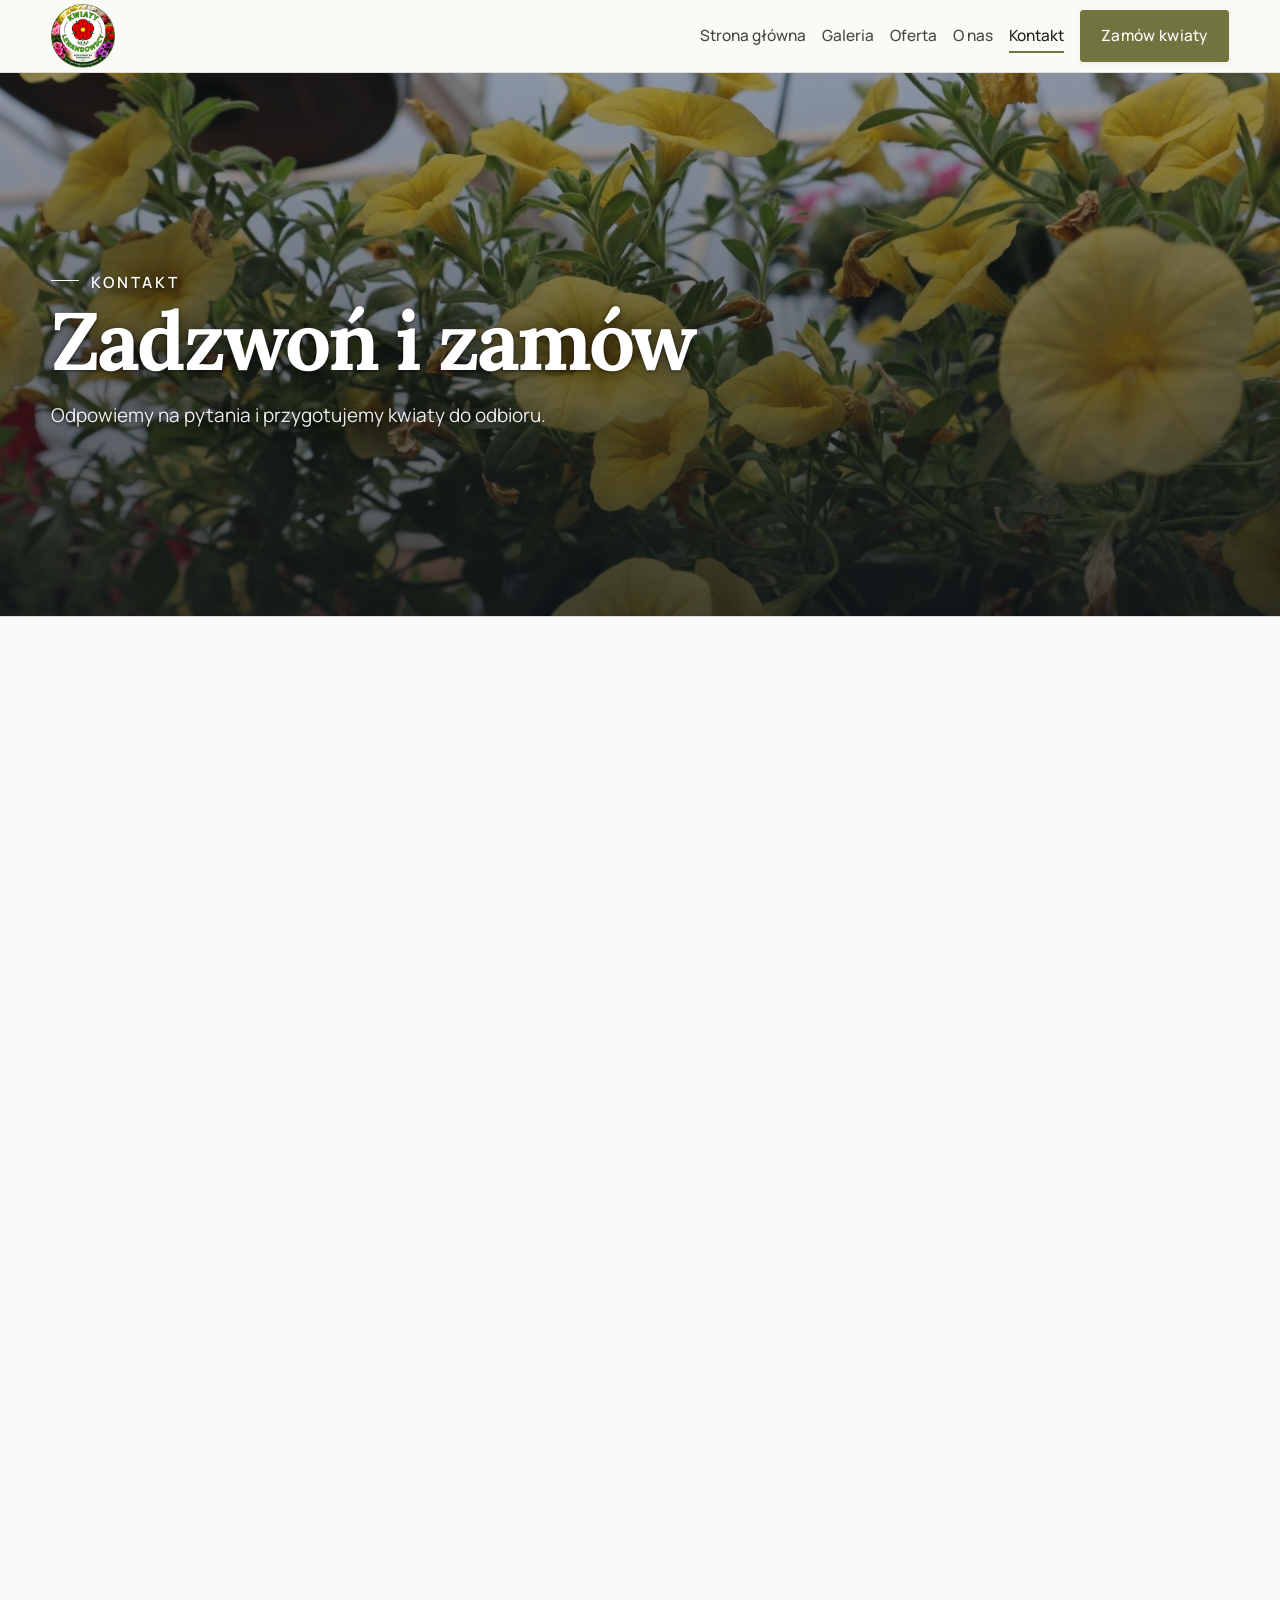
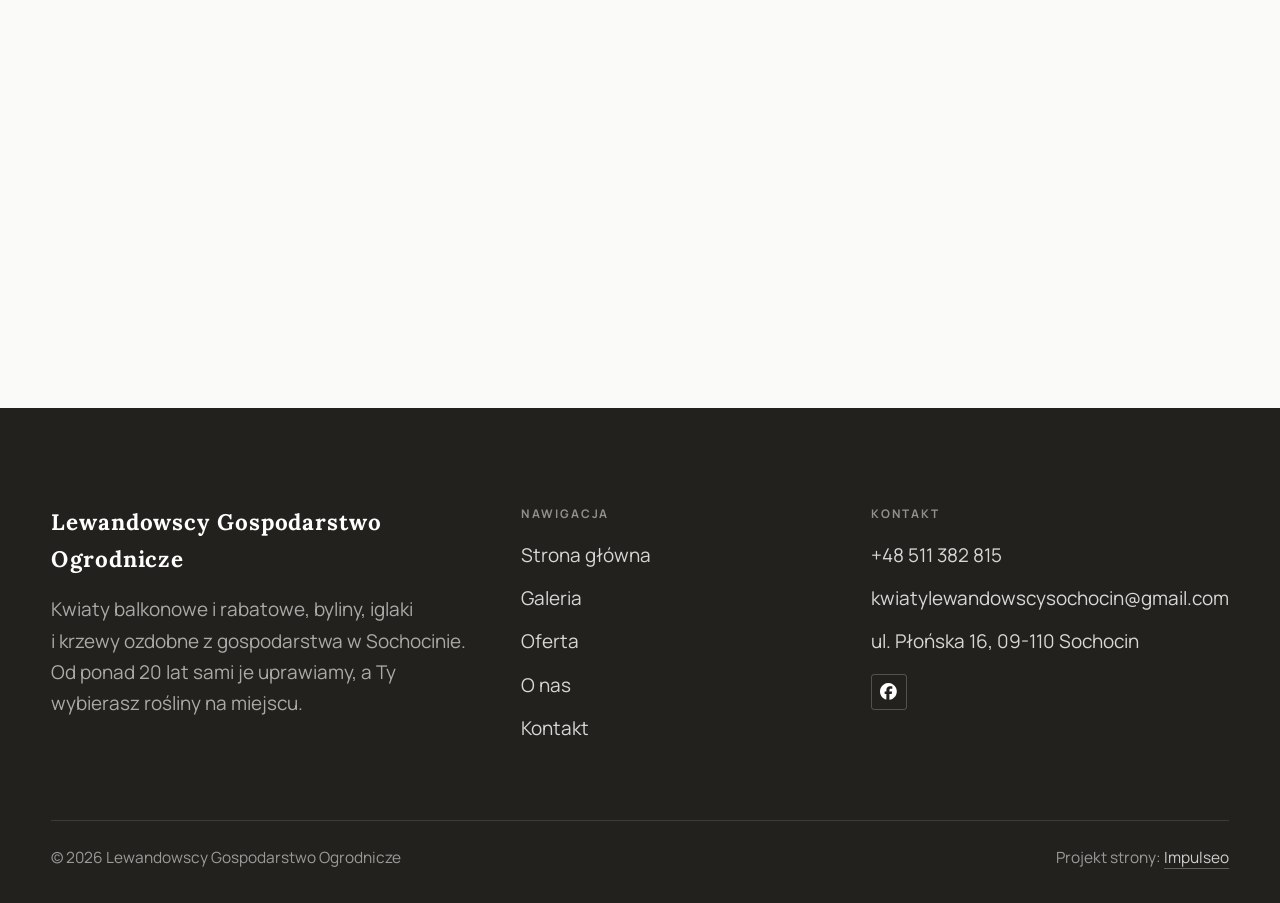
==== kontakt.html @ 04e5fed7 "Strona demo: lewandowscy-gospodarstwo-ogrodnicze" ====
<!DOCTYPE html>
<html lang="pl">
<head>
<meta charset="UTF-8">
<meta name="viewport" content="width=device-width, initial-scale=1.0">
<title>Kontakt - Lewandowscy Gospodarstwo Ogrodnicze</title>
<meta name="description" content="Kontakt Lewandowscy Gospodarstwo Ogrodnicze - ul. Płońska 16, 09-110 Sochocin">
<link rel="canonical" href="https://impulseo-pl.github.io/lewandowscy-gospodarstwo-ogrodnicze/kontakt.html">
<meta name="robots" content="noindex, nofollow">
<meta property="og:type" content="website">
<meta property="og:locale" content="pl_PL">
<meta property="og:site_name" content="Lewandowscy Gospodarstwo Ogrodnicze">
<meta property="og:title" content="Kontakt - Lewandowscy Gospodarstwo Ogrodnicze">
<meta property="og:description" content="Kontakt Lewandowscy Gospodarstwo Ogrodnicze - ul. Płońska 16, 09-110 Sochocin">
<meta property="og:url" content="https://impulseo-pl.github.io/lewandowscy-gospodarstwo-ogrodnicze/kontakt.html">
<meta property="og:image" content="https://impulseo-pl.github.io/lewandowscy-gospodarstwo-ogrodnicze/img/og.jpg">
<meta property="og:image:width" content="1200">
<meta property="og:image:height" content="630">
<meta name="twitter:card" content="summary_large_image">
<link rel="preconnect" href="https://fonts.googleapis.com">
<link rel="preconnect" href="https://fonts.gstatic.com" crossorigin>
<link href="https://fonts.googleapis.com/css2?family=Lora:wght@500;600;700&family=Manrope:wght@400;500;600&display=swap" rel="stylesheet">
<link rel="stylesheet" href="assets/styles.css?v=62b87240">
</head>
<body>

<header class="nav">
  <div class="wrap nav-inner">
    <a class="brand brand-has-logo" href="index.html"><img class="brand-logo" src="img/logo.png" alt="Lewandowscy Gospodarstwo Ogrodnicze" width="400" height="400" decoding="async"></a>
    <nav class="nav-links">
      <a href="index.html">Strona główna</a>
      <a href="realizacje.html">Galeria</a>
      <a href="oferta.html">Oferta</a>
      <a href="o-nas.html">O nas</a>
      <a href="kontakt.html" class="active" aria-current="page">Kontakt</a>
      <a href="kontakt.html" class="btn btn-accent">Zamów kwiaty</a>
    </nav>
    <button class="nav-toggle" aria-label="Menu"><span></span><span></span><span></span></button>
  </div>
</header>

<main>
<section class="pagehead">
  <img src="img/g5.jpg" alt="Lewandowscy Gospodarstwo Ogrodnicze - kontakt" width="1600" height="1066" decoding="async">
  <div class="wrap">
    <span class="eyebrow">Kontakt</span>
    <h1>Zadzwoń i zamów</h1>
    <p>Odpowiemy na pytania i przygotujemy kwiaty do odbioru.</p>
  </div>
</section>
<section>
  <div class="wrap contact-grid">
    <div class="reveal">
      <span class="eyebrow">Dane kontaktowe</span>
      <h2 style="margin:var(--space-4) 0 var(--space-6)">Lewandowscy Gospodarstwo Ogrodnicze</h2>
      <div class="info-list">
        <div class="info-row"><div class="ic"><svg class="ico-tel" width="16" height="16" viewBox="0 0 24 24" fill="none" aria-hidden="true"><path d="M6.6 10.8a15.5 15.5 0 0 0 6.6 6.6l2.2-2.2a1 1 0 0 1 1-.24 11.4 11.4 0 0 0 3.6.58 1 1 0 0 1 1 1V20a1 1 0 0 1-1 1A17 17 0 0 1 3 4a1 1 0 0 1 1-1h3.5a1 1 0 0 1 1 1c0 1.25.2 2.46.58 3.6a1 1 0 0 1-.25 1l-2.23 2.2Z" fill="currentColor"/></svg></div><div><div class="lbl">Telefon</div><a class="val" href="tel:+48511382815">+48 511 382 815</a></div></div>
        <div class="info-row"><div class="ic"><svg class="ico-mail" width="16" height="16" viewBox="0 0 24 24" fill="none" aria-hidden="true"><rect x="3.2" y="5.5" width="17.6" height="13" rx="1.6" stroke="currentColor" stroke-width="1.6"/><path d="M4 7l8 6 8-6" stroke="currentColor" stroke-width="1.6" stroke-linecap="round" stroke-linejoin="round"/></svg></div><div><div class="lbl">E-mail</div><a class="val" href="mailto:kwiatylewandowscysochocin@gmail.com">kwiatylewandowscysochocin@gmail.com</a></div></div>
        <div class="info-row"><div class="ic"><svg class="ico-pin" width="16" height="16" viewBox="0 0 24 24" fill="none" aria-hidden="true"><path d="M12 21s7-6.1 7-11.5A7 7 0 0 0 5 9.5C5 14.9 12 21 12 21Z" stroke="currentColor" stroke-width="1.6" fill="none"/><circle cx="12" cy="9.5" r="2.4" fill="currentColor"/></svg></div><div><div class="lbl">Adres</div><div class="val">ul. Płońska 16, 09-110 Sochocin</div></div></div>
      </div>
    </div>
    <div class="reveal">
      <form class="form" action="https://formsubmit.co/kwiatylewandowscysochocin@gmail.com" method="POST">
        <input type="hidden" name="_subject" value="Zapytanie ze strony Lewandowscy Gospodarstwo Ogrodnicze">
        <input type="hidden" name="_captcha" value="false">
        <input type="hidden" name="_template" value="table">
        <div class="fld"><label for="name">Imię / firma</label><input id="name" name="name" type="text" placeholder="np. Jan Kowalski" required></div>
        <div class="fld"><label for="email">E-mail</label><input id="email" name="email" type="email" placeholder="adres@email.pl" required></div>
        <div class="fld"><label for="phone">Telefon</label><input id="phone" name="phone" type="tel" placeholder="+48 ..."></div>
        <div class="fld"><label for="msg">Czego dotyczy zapytanie?</label><textarea id="msg" name="message" placeholder="Napisz krótko, w czym możemy pomóc" required></textarea></div>
        <button type="submit" class="btn btn-accent" style="width:100%;justify-content:center">Wyślij zapytanie <span class="arr">→</span></button>
        <p class="note">Wiadomość trafi bezpośrednio do nas. Można też zadzwonić: +48 511 382 815.</p>
      </form>
    </div>
  </div>
</section>
<section style="padding-top:0">
  <div class="wrap reveal">
    <iframe class="map" title="Lewandowscy Gospodarstwo Ogrodnicze - Sochocin" src="https://maps.google.com/maps?q=Lewandowscy%20Gospodarstwo%20Ogrodnicze%20Sochocin&z=15&output=embed" loading="lazy" referrerpolicy="no-referrer-when-downgrade"></iframe>
  </div>
</section>
</main>

<footer>
  <div class="wrap">
    <div class="foot-grid">
      <div class="foot-brand">
        <div class="name">Lewandowscy Gospodarstwo Ogrodnicze</div>
        <p>Kwiaty balkonowe i rabatowe, byliny, iglaki i krzewy ozdobne z gospodarstwa w Sochocinie. Od ponad 20 lat sami je uprawiamy, a Ty wybierasz rośliny na miejscu.</p>
      </div>
      <div class="foot-col">
        <h4>Nawigacja</h4>
        <a href="index.html">Strona główna</a>
        <a href="realizacje.html">Galeria</a>
        <a href="oferta.html">Oferta</a>
        <a href="o-nas.html">O nas</a>
        <a href="kontakt.html">Kontakt</a>
      </div>
      <div class="foot-col">
        <h4>Kontakt</h4>
        <a href="tel:+48511382815">+48 511 382 815</a>
        <a href="mailto:kwiatylewandowscysochocin@gmail.com">kwiatylewandowscysochocin@gmail.com</a>
        <p>ul. Płońska 16, 09-110 Sochocin</p>
      <div class="foot-soc">
        <a class="soc" href="https://www.facebook.com/p/Lewandowscy-Gospodarstwo-Ogrodnicze-100088673706979/" target="_blank" rel="noopener" aria-label="Facebook - Lewandowscy Gospodarstwo Ogrodnicze"><svg viewBox="0 0 24 24" aria-hidden="true" focusable="false"><path d="M9.101 23.691v-7.98H6.627v-3.667h2.474v-1.58c0-4.085 1.848-5.978 5.858-5.978.401 0 .955.042 1.468.103a8.68 8.68 0 0 1 1.141.195v3.325a8.623 8.623 0 0 0-.653-.036 26.805 26.805 0 0 0-.733-.009c-.707 0-1.259.096-1.675.309a1.686 1.686 0 0 0-.679.622c-.258.42-.374.995-.374 1.752v1.297h3.919l-.386 2.103-.287 1.564h-3.246v8.245C19.396 23.238 24 18.179 24 12.044c0-6.627-5.373-12-12-12s-12 5.373-12 12c0 5.628 3.874 10.35 9.101 11.647Z" fill="currentColor"/></svg></a>
      </div>
      </div>
    </div>
    <div class="foot-bot">
      <span>© 2026 Lewandowscy Gospodarstwo Ogrodnicze</span>
      <span>Projekt strony: <a class="foot-credit" href="https://impulseo.pl" target="_blank" rel="noopener">Impulseo</a></span>
    </div>
  </div>
</footer>
<div class="sticky-reserve"><a class="sr-book" href="kontakt.html">Zamów kwiaty</a><a class="sr-call" href="tel:+48511382815" aria-label="Zadzwoń"><svg class="ico-tel" width="16" height="16" viewBox="0 0 24 24" fill="none" aria-hidden="true"><path d="M6.6 10.8a15.5 15.5 0 0 0 6.6 6.6l2.2-2.2a1 1 0 0 1 1-.24 11.4 11.4 0 0 0 3.6.58 1 1 0 0 1 1 1V20a1 1 0 0 1-1 1A17 17 0 0 1 3 4a1 1 0 0 1 1-1h3.5a1 1 0 0 1 1 1c0 1.25.2 2.46.58 3.6a1 1 0 0 1-.25 1l-2.23 2.2Z" fill="currentColor"/></svg></a></div>
<div class="demo-wazne" data-do="2026-09-29" data-cykl="3" hidden><svg class="dw-ico" width="13" height="13" viewBox="0 0 24 24" fill="none" aria-hidden="true"><circle cx="12" cy="12" r="8.6" stroke="currentColor" stroke-width="1.8"/><path d="M12 7.2V12l3.3 2" stroke="currentColor" stroke-width="1.8" stroke-linecap="round"/></svg><span class="dw-txt"></span></div>

<script src="assets/main.js"></script>
</body>
</html>
---- assets/styles.css ----
/* ============================================================
   STOLBASZ — premium, architektoniczny B2B fit-out
   Jasna paleta, zero brązu. System wg premium-web-craft.
   Projekt strony: Impulseo (impulseo.pl)
   ============================================================ */

:root{
  /* PALETA — jasna, architektoniczna, chłodna */
  --paper:#F3F1EC;          /* główne tło */
  --paper-2:#E6E3DB;        /* sekcje alternatywne (chłodny jasny szary) */
  --paper-3:#E6E3DB;        /* delikatne wypełnienia */
  --ink:#23211E;            /* tekst główny — chłodny grafit */
  --ink-soft:#43403A;       /* nagłówki drugorzędne */
  --muted:#87837A;          /* tekst poboczny */
  --line:rgba(35,33,30,.12);/* hairline */
  --accent:#8A6B3C;         /* stonowany petrol-slate — jedyny akcent */
  --accent-d:#6E5430;
  --accent-soft:rgba(138,107,60,.10);
  --dark:#23211E;           /* sekcje ciemne (stopka/CTA) */

  /* HOVER ZDJĘĆ — JEDEN standard dla całego silnika (decyzja K. 04.08.2026, artefakt z wariantami).
     AKTUALNE (K.+Szymon 09.08.2026, wybór z artefaktu 6 wariantów): zoom 1.05 przy 1.4s -
     przy tak długim czasie mocniejszy kadr NIE skacze, tylko „oddycha". Poprzedni standard
     (1.02 / .55s z 04.08) odbierany jako dynamiczny i szybki.
     Spoczynek lekko przygaszony, ale TYLKO tam, gdzie jest mysz (@media hover:hover) —
     na telefonie zdjęcia zostają w pełnej jasności. */
  --img-zoom:1.05;                   /* K.+Szymon 09.08: wariant F z artefaktu porównawczego */
  --img-rest:brightness(.95) saturate(.99);
  --img-hot:brightness(1.06) saturate(1.05);
  --img-dur:1.4s;                    /* K.+Szymon 09.08 (wariant F): powoli = elegancko */
  --img-ease:cubic-bezier(.16,.84,.44,1);  /* miękki ogon, efekt „oddychania" */

  /* ODSTĘPY — skala 4/8 */
  --space-1:4px; --space-2:8px; --space-3:12px; --space-4:16px; --space-5:24px;
  --space-6:32px; --space-7:48px; --space-8:64px; --space-9:96px; --space-10:128px;

  /* TYPOGRAFIA — fluid clamp() (skala podbita 16.07.2026: większe, czytelniejsze litery — uwaga Adama) */
  --text-sm:clamp(.9rem,.87rem + .12vw,1rem);
  --text-base:clamp(1.08rem,1.04rem + .18vw,1.2rem);
  --text-lg:clamp(1.24rem,1.15rem + .34vw,1.44rem);
  --text-h3:clamp(1.34rem,1.22rem + .55vw,1.66rem);
  --text-h2:clamp(2.1rem,1.66rem + 2.1vw,3.1rem);
  --text-h1:clamp(2.9rem,2.1rem + 4vw,5.1rem);

  /* PROMIENIE — architektoniczne, raczej ostre */
  --r-sm:3px; --r-md:6px; --r-lg:10px;

  /* RUCH */
  --ease:cubic-bezier(.25,.46,.45,.94); --dur:.24s;

  /* CIENIE — miękkie, warstwowe */
  --sh-sm:0 1px 2px rgba(16,24,32,.04), 0 2px 8px rgba(16,24,32,.05);
  --sh-md:0 2px 6px rgba(16,24,32,.05), 0 12px 28px -8px rgba(16,24,32,.12);
  --sh-lg:0 6px 14px rgba(16,24,32,.07), 0 26px 56px -18px rgba(16,24,32,.22);

  --hairline:1px solid var(--line);

  --font-display:'Lora',serif;
  --font-body:'Manrope',sans-serif;
}

*{box-sizing:border-box;margin:0;padding:0}
html{scroll-behavior:smooth}
body{
  font-family:var(--font-body);
  font-size:var(--text-base);
  line-height:1.65;
  color:var(--ink);
  background:var(--paper);
  -webkit-font-smoothing:antialiased;
  text-rendering:optimizeLegibility;
}
img{max-width:100%;height:auto;display:block}  /* height:auto = width/height z atrybutów trzyma proporcje (TOP#12) */
a{color:inherit;text-decoration:none}

.wrap{width:min(92%,1180px);margin-inline:auto}
section{padding-block:clamp(52px,6.5vw,96px)}

h1,h2,h3{font-family:var(--font-display);font-weight:700;line-height:1.08;letter-spacing:-.02em;color:var(--ink)}
h1{font-size:var(--text-h1);letter-spacing:-.035em}
h2{font-size:var(--text-h2);letter-spacing:-.025em}
h3{font-size:var(--text-h3)}
/* MIARA — długość wiersza. WCAG 2.2 SC 1.4.8: max 80 znaków; Butterick: 45–90.
   68ch daje realnie 72–78 znaków polskiego tekstu, czyli z zapasem pod granicą.
   Wcześniej limit miał TYLKO <p> — <li>, <blockquote> i <dd> nie miały żadnego,
   i to jedyny powód, dla którego 23 bloki na dwóch oddanych stronach jadą po
   83–106 znaków w wierszu (pomiar 07.08.2026, bramka `miara`).
   ⚠️ Listy i definicje ograniczamy TYLKO bez klasy: `ul`/`ol` z klasą to u nas
   układ (siatki kafli, menu), a nie tekst ciągły — tam miarę wyznacza układ. */
/* 60ch, nie 68ch (K. 10.08): po zmianie fontów na węższe kroje (DM Sans i spółka)
   w 68ch mieściło się ~90 znaków - bramka pikselowa słusznie zgłaszała przekroczenie
   granicy 80. Pomiar na żywej przeglądarce: 60ch = 90 znaków, 53ch = ~78 znaków, czyli normę WCAG 1.4.8. */
:root{ --miara:53ch }
p{max-width:min(100%,var(--miara))}
blockquote,
ul:not([class])>li, ol:not([class])>li,
dl:not([class])>dd{max-width:min(100%,var(--miara))}

/* ⚠️ Świadomie BEZ wyjątku `.tile p,.card p,.svc p{max-width:none}`, choć nasuwa się sam:
   te akapity BYŁY już ograniczone (stare `p{max-width:65ch}`), więc „wyjątek" nie odblokowałby
   niczego nowego — tylko ROZLUŹNIŁ stan sprzed zmiany na wszystkich demach naraz.
   `figcaption` żadna z reguł wyżej nie dotyczy, więc też nie potrzebuje zwolnienia. */

/* ŁAMANIE. `balance` wyrównuje długości wierszy w nagłówku, `pretty` pilnuje ostatniego
   wiersza akapitu, żeby nie został w nim jeden wyraz. Obsługiwane od Chrome 117 /
   Safari 17.5; starsze przeglądarki po prostu ignorują tę własność.
   `text-wrap:pretty` nie występowało dotąd ANI RAZ w silniku ani w repo klientów. */
h1,h2,h3,.lead,.lede{text-wrap:balance}
p,li,blockquote,dd{text-wrap:pretty}

.eyebrow{
  font-family:var(--font-body);
  font-size:var(--text-sm);
  font-weight:600;
  letter-spacing:.18em;
  text-transform:uppercase;
  color:var(--accent);
  display:inline-flex;align-items:center;gap:var(--space-3);
}
/* flex:none + margin-top = kreska trzyma się PIERWSZEJ linii. Wcześniej align-items:center
   centrowało ją względem całego bloku i przy zawinięciu (długi kicker typu
   „…WNĘTRZ · LESZNO · OD 2019") druga linia lądowała z brzydkim wcięciem. */
.eyebrow{align-items:flex-start}
.eyebrow>*,.eyebrow{text-wrap:balance}   /* dlugi kicker lamal sie na sierote typu samo „2019" w drugiej linii */
.eyebrow::before{content:"";width:28px;height:1px;background:var(--accent);display:inline-block;flex:none;margin-top:.62em}

.muted{color:var(--muted)}
.lead{font-size:var(--text-lg);line-height:1.55;color:var(--ink-soft);max-width:50ch}

/* ---------- BUTTONS ---------- */
.btn{
  display:inline-flex;align-items:center;gap:var(--space-2);
  font-weight:600;font-size:var(--text-sm);letter-spacing:.02em;
  padding:var(--space-4) var(--space-6);
  border-radius:var(--r-sm);
  transition:transform var(--dur) var(--ease),box-shadow var(--dur) var(--ease),background var(--dur) var(--ease);
  cursor:pointer;border:1px solid transparent;
}
.btn-accent{background:var(--accent);color:#fff;box-shadow:var(--sh-sm)}
.btn-accent:hover{background:var(--accent-d);transform:translateY(-2px);box-shadow:var(--sh-md)}
.btn-accent:active{transform:translateY(0);box-shadow:var(--sh-sm)}
.btn-ghost{background:transparent;color:var(--ink);border-color:var(--line)}
.btn-ghost:hover{border-color:var(--accent);color:var(--accent);transform:translateY(-2px)}
.btn-light{background:#fff;color:var(--ink);box-shadow:var(--sh-sm)}
.btn-light:hover{transform:translateY(-2px);box-shadow:var(--sh-md)}
.btn .arr{transition:transform var(--dur) var(--ease)}
.btn:hover .arr{transform:translateX(4px)}

/* ---------- NAV ---------- */
.nav{
  position:sticky;top:0;z-index:50;
  background:color-mix(in srgb,var(--paper) 88%,transparent);
  backdrop-filter:saturate(140%) blur(10px);
  border-bottom:var(--hairline);
}
.nav-inner{display:flex;align-items:center;justify-content:space-between;gap:var(--space-5);height:72px}
/* ANTY-NACHODZENIE (K. 05.08.2026): długa nazwa firmy + przycisk z pełnym numerem nie mieściły się w pasku
   i flex ściskał linki PONIŻEJ ich treści - "Kontakt" wchodził na ramkę "Zadzwoń +48 ...". Teraz ustępuje
   nazwa marki (skrót wielokropkiem), a menu i przycisk nigdy się nie kurczą ani nie zachodzą na siebie. */
.brand{display:flex;flex-direction:column;line-height:1;min-width:0;flex:0 1 auto}
.brand .name{font-family:var(--font-display);font-weight:800;font-size:1.35rem;letter-spacing:.04em;white-space:nowrap;overflow:hidden;text-overflow:ellipsis}
.brand .sub{font-size:.62rem;letter-spacing:.34em;text-transform:uppercase;color:var(--muted);margin-top:5px;white-space:nowrap;overflow:hidden;text-overflow:ellipsis}
.nav-links{display:flex;align-items:center;gap:var(--space-6);flex:0 0 auto}
.nav-links a{font-size:var(--text-sm);font-weight:500;color:var(--ink-soft);position:relative;padding-block:4px;white-space:nowrap;transition:color var(--dur) var(--ease)}
.nav-links a::after{content:"";position:absolute;left:0;bottom:0;width:0;height:1.5px;background:var(--accent);transition:width var(--dur) var(--ease)}
.nav-links a:hover,.nav-links a.active{color:var(--ink)}
.nav-links a:hover::after,.nav-links a.active::after{width:100%}
.nav-links .btn{padding:var(--space-2) var(--space-5)}
/* przyciski w nav: właściwy kolor (przebij .nav-links a) + bez podkreślenia */
.nav-links a.btn-accent{color:#fff}
.nav-links a.btn-ghost,.nav-links a.btn-light{color:var(--ink)}
/* CTA w pasku: NIE podkreślenie spod linków menu, ale ten sam przelatujący błysk,
   co na wszystkich innych przyciskach (zgłoszenie K. 13.08.2026 - „na hero jest efekt
   światła przechodzącego przez przycisk, na navbarze go nie ma, a mają być identyczne").
   Reguła `.nav-links a::after` jest silniejsza od `.btn::after`, więc trzeba jej
   geometrię wyzerować i wpisać połysk z nazwy - samo `display:none` gasiło efekt. */
.nav-links a.btn::after{
  display:block;content:"";position:absolute;inset:0;z-index:-1;pointer-events:none;
  width:auto;height:auto;border-radius:inherit;   /* kasuje geometrię podkreślenia (width:0;height:1.5px) */
  background:linear-gradient(100deg,transparent 32%,rgba(255,255,255,.20) 50%,transparent 68%);
  translate:-120% 0}
@media (prefers-reduced-motion:no-preference){
  .nav-links a.btn:hover::after{translate:120% 0;transition:translate .75s var(--mt-ease,cubic-bezier(.16,.84,.44,1))}
}
.nav-toggle{display:none;background:none;border:none;cursor:pointer;flex-direction:column;gap:5px;padding:8px}
.nav-toggle span{width:24px;height:2px;background:var(--ink);transition:var(--dur)}
/* Ciasny zakres MIĘDZY menu mobilnym a pełnym pulpitem: zbijamy odstępy i nazwę marki,
   żeby wszystko zmieściło się naturalnie, zanim w ogóle dojdzie do skracania wielokropkiem. */
@media(max-width:1280px) and (min-width:921px){
  .nav-links{gap:var(--space-4)}
  .nav-links .btn{padding:var(--space-2) var(--space-4)}
  .brand .name{font-size:1.15rem}
}

/* ---------- HERO (split) ---------- */
.hero{position:relative;overflow:hidden;border-bottom:var(--hairline)}
.hero-grid{display:grid;grid-template-columns:1.05fr .95fr;gap:clamp(24px,4vw,60px);align-items:center;
  padding-block:clamp(36px,4.5vw,64px)}
.hero-copy .eyebrow{margin-bottom:var(--space-5)}
.hero-copy h1{margin-bottom:var(--space-5)}
.hero-copy .lead{margin-bottom:var(--space-7)}
.hero-actions{display:flex;flex-wrap:wrap;gap:var(--space-4)}
.hero-art{position:relative;aspect-ratio:4/3;border-radius:var(--r-lg);overflow:hidden;box-shadow:var(--sh-lg)}
.hero-art img{width:100%;height:100%;object-fit:cover}
.hero-art::after{content:"";position:absolute;inset:0;background:linear-gradient(180deg,transparent 55%,rgba(18,24,28,.28))}
.hero-badge{position:absolute;left:var(--space-5);bottom:var(--space-5);z-index:2;
  background:rgba(252,252,251,.94);backdrop-filter:blur(4px);
  border-radius:var(--r-md);padding:var(--space-4) var(--space-5);box-shadow:var(--sh-md);max-width:78%}
.hero-badge strong{display:block;font-family:var(--font-display);font-size:1rem;letter-spacing:-.01em}
.hero-badge span{font-size:var(--text-sm);color:var(--muted)}

/* ---------- HERO duży / kinowy (strona główna) ---------- */
.hero-cine{position:relative;min-height:clamp(560px,82vh,840px);min-height:clamp(560px,82svh,840px);display:flex;align-items:center;overflow:hidden;border-bottom:var(--hairline)}
.hero-cine>img{position:absolute;inset:0;width:100%;height:100%;object-fit:cover;z-index:0}
.hero-cine::after{content:"";position:absolute;inset:0;z-index:1;
  background:linear-gradient(95deg,rgba(13,18,23,.86) 0%,rgba(13,18,23,.64) 32%,rgba(13,18,23,.24) 62%,rgba(13,18,23,.04) 100%)}
.hero-cine .wrap{position:relative;z-index:2;padding-block:var(--space-8)}
.hero-cine .hero-copy{max-width:660px}
.hero-cine .eyebrow{color:#fff;margin-bottom:var(--space-5)}
.hero-cine .eyebrow::before{background:#fff}
.hero-cine h1{color:#fff;margin-bottom:var(--space-5);font-size:clamp(2.9rem,2rem + 4.4vw,5.2rem);text-wrap:balance}
.hero-cine .lead{color:rgba(255,255,255,.92);max-width:48ch;margin-bottom:var(--space-7)}
.hero-cine .hero-actions{display:flex;flex-wrap:wrap;gap:var(--space-4)}
/* NISKIE OKNO (laptop z dokiem i paskami przeglądarki ma ~700-780 px wysokości widoku):
   H1 do 5.2rem + długi lead nie mieściły się i przyciski wypadały POD krawędź ekranu -
   klient widział stronę bez ani jednego CTA. Skalujemy w dół, zamiast przycinać treść. */
@media(min-width:821px) and (max-height:820px){
  .hero-cine{min-height:clamp(520px,94svh,780px)}
  .hero-cine .wrap{padding-block:var(--space-6)}
  .hero-cine h1{font-size:clamp(2.2rem,1.5rem + 2.6vw,3.6rem);margin-bottom:var(--space-4)}
  .hero-cine .eyebrow{margin-bottom:var(--space-4)}
  .hero-cine .lead{margin-bottom:var(--space-5);max-width:44ch}
}
@media(max-width:680px){
  .hero-cine{min-height:clamp(520px,76vh,640px);min-height:clamp(520px,76svh,640px);align-items:flex-end}
  .hero-cine::after{background:linear-gradient(0deg,rgba(13,18,23,.9) 6%,rgba(13,18,23,.45) 55%,rgba(13,18,23,.25) 100%)}
  .hero-cine .wrap{padding-bottom:var(--space-9)}
  /* TELEFON (~90% oglądających): lead potrafił zająć 8 linii i zepchnąć CTA poza pierwszy ekran.
     Zwężamy interlinię i skalę - treści nie ucinamy, bo to ona sprzedaje. */
  .hero-cine .lead{font-size:.98rem;line-height:1.5;margin-bottom:var(--space-5)}
  .hero-cine .eyebrow{font-size:.72rem;letter-spacing:.13em;margin-bottom:var(--space-4)}
  .hero-cine .eyebrow::before{width:20px}
  .hero-cine h1{margin-bottom:var(--space-4)}
}

/* full-bleed hero variant (podstrony) */
.pagehead{position:relative;min-height:46vh;min-height:46svh;display:flex;align-items:flex-end;overflow:hidden;border-bottom:var(--hairline)}
.pagehead img{position:absolute;inset:0;width:100%;height:100%;object-fit:cover}
/* 10.08.2026 (decyzja K.): mocniejsze przyciemnienie + cień pod tekstem. Bramka mierzyła na
   nagłówkach podstron 3,38-3,43:1 przy wymaganych 4,5 — jasne zdjęcie (hala, śnieg, niebo)
   podchodziło pod biały tekst. Zdjęcia klientów są różne, więc kontrast musi dawać WARSTWA,
   a nie szczęśliwy dobór kadru. */
.pagehead::after{content:"";position:absolute;inset:0;background:linear-gradient(180deg,rgba(18,24,28,.40),rgba(18,24,28,.76))}
.pagehead .wrap{position:relative;z-index:2;padding-block:var(--space-9);color:#fff}
.pagehead h1{color:#fff;max-width:18ch;text-shadow:0 2px 16px rgba(0,0,0,.55)}
.pagehead .eyebrow{color:#fff}
.pagehead .eyebrow::before{background:#fff}
.pagehead p{color:rgba(255,255,255,.92);margin-top:var(--space-4);max-width:54ch;text-shadow:0 1px 12px rgba(0,0,0,.5)}

/* ---------- STRIP (pasek skrótów / liczby) ---------- */
.strip{background:var(--dark);color:#fff}
/* PASEK HASEŁ — standard 04.08.2026 (decyzja K.): 5 haseł w JEDNYM rzędzie, tekst WYŚRODKOWANY,
   węższe marginesy boczne niż reszta strony (pasek ma iść szerzej), równe wysokości kolumn. */
.strip .wrap{width:min(96%,1440px);display:grid;grid-template-columns:repeat(5,1fr);
  gap:var(--space-5);padding-block:var(--space-7);align-items:stretch}
.strip .item .k{font-family:var(--font-display);font-size:clamp(1.05rem,.82rem + .85vw,1.55rem);
  font-weight:800;letter-spacing:-.02em;color:#fff;line-height:1.18;text-wrap:balance}
.strip .item .v{font-size:var(--text-sm);color:rgba(255,255,255,.66);margin-top:var(--space-2);line-height:1.4}
.strip .item{border-left:2px solid var(--accent);padding-inline:var(--space-4);
  text-align:center;display:flex;flex-direction:column;justify-content:center}
/* liczba kolumn = liczba haseł, żeby ostatnie nie zostawało samo w drugim rzędzie.
   Klasę n-N nadaje multipage.py; domyślnie (bez klasy) pasek jest 5-kolumnowy. */
.strip.n-2 .wrap{grid-template-columns:repeat(2,1fr)}
.strip.n-3 .wrap{grid-template-columns:repeat(3,1fr)}
.strip.n-4 .wrap{grid-template-columns:repeat(4,1fr);gap:var(--space-6)}
.strip.n-4 .item .k{font-size:clamp(1.3rem,1rem + 1.1vw,2rem)}
.strip.n-6 .wrap{grid-template-columns:repeat(6,1fr);gap:var(--space-4)}
.strip.n-6 .item .k{font-size:clamp(.98rem,.8rem + .7vw,1.35rem)}
/* równe łamanie: zamiast "długa linia + jedno słowo" obie linie zbliżonej długości */
.strip .item .k{text-wrap:balance}

/* ---------- SECTION HEAD ---------- */
.head{max-width:48rem;margin-bottom:var(--space-8)}
.head.center{margin-inline:auto;text-align:center}
.head .eyebrow{margin-bottom:var(--space-4)}
.head h2{margin-bottom:var(--space-4)}
.head p{color:var(--muted);font-size:var(--text-lg);line-height:1.55}
.head.center p{margin-inline:auto}

/* ---------- INTRO SPLIT ---------- */
.split{display:grid;grid-template-columns:.92fr 1.08fr;gap:clamp(28px,5vw,80px);align-items:center}
.split.rev{grid-template-columns:1.08fr .92fr}
.split.rev .split-art{order:-1}
.split-art{position:relative;aspect-ratio:5/4;border-radius:var(--r-lg);overflow:hidden;box-shadow:var(--sh-lg)}
.split-art img{width:100%;height:100%;object-fit:cover}
.split-copy h2{margin-bottom:var(--space-5)}
.split-copy p+p{margin-top:var(--space-4)}
.split-copy .btn{margin-top:var(--space-6)}

/* ---------- SERVICES (zakres) ---------- */
.svc-grid{display:grid;grid-template-columns:repeat(auto-fit,minmax(280px,1fr));gap:var(--space-5)}
.svc{background:#fff;border:var(--hairline);border-radius:var(--r-md);padding:var(--space-7) var(--space-6);
  transition:transform var(--dur) var(--ease),box-shadow var(--dur) var(--ease),border-color var(--dur) var(--ease);
  position:relative;overflow:hidden}
.svc::before{content:"";position:absolute;left:0;top:0;width:3px;height:0;background:var(--accent);transition:height var(--dur) var(--ease)}
.svc:hover{transform:translateY(-4px);box-shadow:var(--sh-md);border-color:transparent}
.svc:hover::before{height:100%}
.svc .ic{font-family:var(--font-display);font-size:.8rem;font-weight:700;letter-spacing:.12em;color:var(--accent);margin-bottom:var(--space-4)}
.svc h3{margin-bottom:var(--space-3);font-size:1.22rem}
.svc p{color:var(--muted);font-size:var(--text-base);line-height:1.6}

/* big detailed service rows */
.svc-row{display:grid;grid-template-columns:.8fr 1.2fr;gap:clamp(20px,4vw,60px);align-items:center;padding-block:var(--space-8)}
.svc-row+.svc-row{border-top:var(--hairline)}
.svc-row.rev{grid-template-columns:1.2fr .8fr}
/* Naprzemienny układ wierszy oferty: co drugi wiersz ma zdjęcie po PRAWEJ.
   Było `order:-1` — martwy kod, bo zdjęcie i tak jest pierwszym dzieckiem w HTML,
   więc wszystkie wiersze wyglądały identycznie (zdjęcie zawsze z lewej), a `rev`
   zmieniało tylko szerokość kolumn. Znalezione 29.07.2026 przy różnicowaniu kierunków
   animacji (pomiar pozycji: art.mid 390/502 przy row.mid 756 — zawsze lewa strona). */
.svc-row.rev .svc-row-art{order:2}
.svc-row-art{aspect-ratio:4/3;border-radius:var(--r-md);overflow:hidden;box-shadow:var(--sh-md)}
.svc-row-art img{width:100%;height:100%;object-fit:cover}
.svc-row h3{font-size:1.5rem;margin-bottom:var(--space-4)}
.svc-row .num{font-family:var(--font-display);font-size:.85rem;font-weight:700;letter-spacing:.14em;color:var(--accent);display:block;margin-bottom:var(--space-3)}
.svc-row ul{list-style:none;margin-top:var(--space-4);display:flex;flex-direction:column;gap:var(--space-2)}
.svc-row li{position:relative;padding-left:var(--space-5);color:var(--muted);font-size:var(--text-base)}
.svc-row li::before{content:"";position:absolute;left:0;top:.62em;width:8px;height:1px;background:var(--accent)}

/* ---------- GALLERY (realizacje) ---------- */
.gallery{display:grid;grid-template-columns:repeat(12,1fr);gap:var(--space-4);grid-auto-rows:200px}
/* GALERIA MASONRY — pionowe zdjęcia (portrety beauty/wellness) bez przycinania: kolumny, height auto */
.gallery-masonry{column-count:3;column-gap:var(--space-4)}
@media(max-width:900px){.gallery-masonry{column-count:2}}
@media(max-width:560px){.gallery-masonry{column-count:1}}
.gallery-masonry .m-tile{break-inside:avoid;margin:0 0 var(--space-4);padding:0;position:relative;overflow:hidden;border-radius:var(--r-md);border:1px solid var(--line)}
.gallery-masonry .m-tile img{width:100%;height:auto;display:block}
.gallery-masonry .m-tile .cap{position:absolute;left:0;right:0;bottom:0;padding:var(--space-4);color:#fff;background:linear-gradient(0deg,rgba(0,0,0,.55),transparent);font-size:var(--text-sm)}
.gallery-masonry .m-tile .cap small{display:block;font-weight:400;opacity:.78;letter-spacing:.04em;text-transform:uppercase;font-size:.66rem;margin-top:3px}
.tile{position:relative;overflow:hidden;border-radius:var(--r-md);box-shadow:var(--sh-sm);
  transition:transform var(--dur) var(--ease),box-shadow var(--dur) var(--ease)}
.tile img{width:100%;height:100%;object-fit:cover;
  transition:transform var(--img-dur) var(--img-ease),filter var(--img-dur) var(--img-ease)}
.tile:hover{box-shadow:var(--sh-md)}
.tile .cap{position:absolute;left:0;right:0;bottom:0;padding:var(--space-5) var(--space-4) var(--space-4);
  /* mocniejszy spad + cien pod tekstem: na JASNYCH zdjeciach klienta (biale fronty, sciany)
     slaby gradient dawal kontrast ~1.5:1 zamiast wymaganych 3.6:1 (bramka wygladu, 10.08.2026) */
  background:linear-gradient(transparent 10%,rgba(18,24,28,.55) 40%,rgba(18,24,28,.88) 68%,rgba(18,24,28,.99));color:#fff;
  text-shadow:0 1px 2px rgba(0,0,0,.85),0 2px 10px rgba(0,0,0,.55);
  font-size:var(--text-sm);font-weight:600;letter-spacing:.01em;
  opacity:0;transform:translateY(8px);transition:var(--dur) var(--ease)}
.tile:hover .cap{opacity:1;transform:translateY(0)}
.tile .cap small{display:block;font-weight:400;opacity:.78;letter-spacing:.04em;text-transform:uppercase;font-size:.66rem;margin-top:3px}
/* bento spans */
.t-wide{grid-column:span 6}
.t-tall{grid-column:span 6;grid-row:span 2}
.t-std{grid-column:span 6}
.t-third{grid-column:span 4}
.t-two3{grid-column:span 8}

/* ---------- TRUST / WIARYGODNOŚĆ ---------- */
.trust{background:var(--paper-2)}
.trust-grid{display:grid;grid-template-columns:repeat(auto-fit,minmax(240px,1fr));gap:var(--space-5);margin-top:var(--space-7)}
.trust-card{background:#fff;border-radius:var(--r-md);padding:var(--space-7) var(--space-6);box-shadow:var(--sh-sm);border-top:3px solid var(--accent)}
.trust-card .big{font-family:var(--font-display);font-size:clamp(1.8rem,1.3rem + 1.6vw,2.6rem);font-weight:800;letter-spacing:-.02em;color:var(--ink);line-height:1}
.trust-card h3{font-size:1.12rem;margin:var(--space-3) 0 var(--space-2)}
.trust-card p{color:var(--muted);font-size:var(--text-base);line-height:1.55}

/* ---------- CTA band ---------- */
.cta{background:var(--dark);color:#fff;position:relative;overflow:hidden}
/* telefon w CTA: na ciemnym tle biały (domyślnie), rodziny z JASNYM tłem CTA
   nadpisują to u siebie - wcześniej kolor siedział w stylu inline i wygrywał z rodziną. */
.cta .btn-ghost-cta{color:#fff;border-color:rgba(255,255,255,.3)}
.cta .wrap{display:grid;grid-template-columns:1.4fr .6fr;gap:var(--space-7);align-items:center;position:relative;z-index:2}
.cta h2{color:#fff;max-width:20ch}
.cta p{color:rgba(255,255,255,.74);margin-top:var(--space-4)}
.cta-actions{display:flex;flex-direction:column;gap:var(--space-3);align-items:flex-start}
.cta::before{content:"";position:absolute;right:-80px;top:-80px;width:360px;height:360px;border-radius:50%;
  background:radial-gradient(circle,var(--accent-soft),transparent 70%)}

/* ---------- CONTACT ---------- */
.contact-grid{display:grid;grid-template-columns:.85fr 1.15fr;gap:clamp(28px,4vw,56px);align-items:start}
.info-list{display:flex;flex-direction:column;gap:var(--space-2)}
.info-row{display:flex;gap:var(--space-4);align-items:flex-start;padding-block:var(--space-4);border-bottom:var(--hairline)}
.info-row .ic{flex:none;width:42px;height:42px;display:grid;place-items:center;border-radius:50%;
  background:var(--accent-soft);color:var(--accent);font-size:1.05rem}
.info-row .lbl{font-size:.72rem;letter-spacing:.14em;text-transform:uppercase;color:var(--muted)}
.info-row .val{font-weight:600;font-size:var(--text-base);margin-top:2px}
.info-row a.val:hover{color:var(--accent)}
.map{border:none;border-radius:var(--r-lg);box-shadow:var(--sh-md);width:100%;height:100%;min-height:380px;filter:grayscale(.2) contrast(1.02)}
.form{background:#fff;border:var(--hairline);border-radius:var(--r-lg);padding:clamp(24px,3vw,40px);box-shadow:var(--sh-sm)}
.form .fld{margin-bottom:var(--space-5)}
.form label{display:block;font-size:var(--text-sm);font-weight:600;margin-bottom:var(--space-2)}
.form input,.form textarea{width:100%;font-family:inherit;font-size:var(--text-base);color:var(--ink);
  padding:var(--space-4);border:var(--hairline);border-radius:var(--r-sm);background:var(--paper);transition:border-color var(--dur)}
.form input:focus,.form textarea:focus{outline:none;border-color:var(--accent);background:#fff}
.form textarea{resize:vertical;min-height:120px}
.form .note{font-size:var(--text-sm);color:var(--muted);margin-top:var(--space-3)}

/* ---------- FOOTER ---------- */
footer{background:var(--dark);color:#fff;padding-block:var(--space-9) var(--space-6)}
.foot-grid{display:grid;grid-template-columns:1.4fr 1fr 1fr;gap:var(--space-7);margin-bottom:var(--space-8)}
.foot-brand .name{font-family:var(--font-display);font-weight:800;font-size:1.4rem;letter-spacing:.04em}
.foot-brand p{color:rgba(255,255,255,.62);margin-top:var(--space-4);font-size:var(--text-base);max-width:38ch}
.foot-col h4{font-size:.74rem;letter-spacing:.16em;text-transform:uppercase;color:rgba(255,255,255,.5);margin-bottom:var(--space-4)}
.foot-col a,.foot-col p{display:block;color:rgba(255,255,255,.82);font-size:var(--text-base);margin-bottom:var(--space-3)}
.foot-col a:hover{color:#fff}
.foot-bot{border-top:1px solid rgba(255,255,255,.12);padding-top:var(--space-5);display:flex;justify-content:space-between;flex-wrap:wrap;gap:var(--space-3);
  font-size:var(--text-sm);color:rgba(255,255,255,.55)}
.foot-bot a:hover{color:#fff}
/* Podpis w stopce = klikalny link do impulseo.pl (31.07.2026). Ma być WIDOCZNIE klikalny,
   ale nie krzyczeć - stąd sam kolor jaśniejszy + delikatne podkreślenie na najeździe. */
.foot-bot a.foot-credit{color:rgba(255,255,255,.78);text-decoration:none;border-bottom:1px solid rgba(255,255,255,.28)}
.foot-bot a.foot-credit:hover{color:#fff;border-bottom-color:#fff}

/* ---------- REVEAL ---------- */
.reveal{opacity:0;transform:translateY(22px);transition:opacity .6s var(--ease),transform .6s var(--ease)}
.reveal.in{opacity:1;transform:none}

/* ---------- RESPONSIVE ---------- */
@media(max-width:920px){
  .hero-grid,.split,.split.rev,.svc-row,.svc-row.rev,.cta .wrap,.contact-grid,.foot-grid{grid-template-columns:1fr}
  .split.rev .split-art,.svc-row.rev .svc-row-art{order:0}
  .hero-art{aspect-ratio:16/10;max-height:420px}
  .strip .wrap,.strip.n-2 .wrap,.strip.n-3 .wrap,.strip.n-4 .wrap,.strip.n-6 .wrap{grid-template-columns:repeat(2,1fr);gap:var(--space-6)}
  .strip .item .k,.strip.n-6 .item .k{font-size:clamp(1.3rem,1.1rem + 1vw,2rem)}
  .gallery{grid-auto-rows:180px}
  .t-wide,.t-tall,.t-std,.t-third,.t-two3{grid-column:span 6}
  .t-tall{grid-row:span 1}
  .cta-actions{flex-direction:row;flex-wrap:wrap}
  .foot-grid{gap:var(--space-6)}
}
@media(max-width:680px){
  .nav-links{position:fixed;inset:72px 0 auto 0;background:var(--paper);flex-direction:column;align-items:stretch;
    gap:0;padding:var(--space-4) 6%;border-bottom:var(--hairline);box-shadow:var(--sh-md);
    transform:translateY(-120%);transition:transform var(--dur) var(--ease)}
  .nav-links.open{transform:translateY(0)}
  .nav-links a{padding-block:var(--space-4);border-bottom:var(--hairline)}
  .nav-links .btn{margin-top:var(--space-3);justify-content:center}
  .nav-toggle{display:flex}
  .strip .wrap,.strip.n-2 .wrap,.strip.n-3 .wrap,.strip.n-4 .wrap,.strip.n-6 .wrap{grid-template-columns:1fr}
  .gallery{grid-template-columns:repeat(6,1fr)}
  .foot-grid{grid-template-columns:1fr}
}
@media(prefers-reduced-motion:reduce){
  /* audyt 09.08 TOP#14: samo skrócenie duration przy animacji INFINITE = stroboskop
     (pętla .01ms miga ekranem); iteration-count:1 gasi pętlę naprawdę. Pseudoelementy
     też - tła hero (gastro/studio) animują ::before/img, blanket na * ich nie łapał. */
  *,*::before,*::after{animation-duration:.01ms!important;animation-iteration-count:1!important;animation-delay:0s!important;transition:none!important}
  .reveal{opacity:1!important;transform:none!important}
  html{scroll-behavior:auto}
}

/* ============================================================
   PREMIUM LAYER — destylat deep-researchu branż (anty-AI, spokój).
   Zmienne STOLBASZ (--accent/--ink/--paper/--line/--dark). Ruch ledwo
   zauważalny, krzywa cubic-bezier(.16,.84,.44,1); prefers-reduced-motion
   pokryte blanketem wyżej. Karty hairline zamiast cieni = #1 sygnał „nie-AI".
   ============================================================ */

/* więcej oddechu między sekcjami (liderzy: 110-130px) */
section{padding-block:clamp(64px,8vw,128px)}

/* 1) Aksamitny reveal — dłuższa, miękka krzywa zamiast „skoku" */
.reveal{transition:opacity .9s cubic-bezier(.16,.84,.44,1),transform .9s cubic-bezier(.16,.84,.44,1);will-change:opacity,transform}
/* stagger TYLKO w galerii (tam pozycja = porządek dzieci) */
.gallery .reveal:nth-child(2){transition-delay:.07s}
.gallery .reveal:nth-child(3){transition-delay:.14s}
.gallery .reveal:nth-child(4){transition-delay:.21s}
.gallery .reveal:nth-child(5){transition-delay:.28s}
.gallery .reveal:nth-child(6){transition-delay:.35s}

/* 2) Hero STATYCZNY na .hero-cine — Ken Burns CAŁKIEM WYŁĄCZONY 26.06 (3. zgłoszenie Szymona).
   GENEZA: animowanie scale na <img> hero z teksturami (cegły/framugi) re-samplinguje obraz
   klatka po klatce → na części ekranów drobne drganie/shimmer = „heroshot się trzęsie".
   translateY usunięto wcześniej, scale-only + will-change/GPU NIE wystarczyły do GWARANCJI gładkości.
   Krzysztof zażądał pewności („make sure, że błąd się nie pojawi") > efekt. Zero animacji = 0% drgania.
   Delikatny zoom zostaje TYLKO w pełnoekranowych hero gastro/studio (hg-bg/hs-bg — tło, inny
   mechanizm, chwalone, nigdy nie zgłaszane). NIE wracać do KB na .hero-cine bez realnego testu
   na sprzęcie klienta — to ryzyko regresji „trzęsienia”. */
/* BEZPIECZNY "wow" na hero = jednorazowy FADE-IN (opacity), nie zoom.
   opacity nie dotyka bitmapy → gładkie na KAŻDYM zdjęciu/ekranie/GPU, zero ryzyka migotania.
   Geometryczny ruch (scale/translate) na .hero-cine jest ZAKAZANY (bramka pilnuje). */
@keyframes heroFade{from{opacity:0}to{opacity:1}}
.hero-cine>img{transform:none;animation:heroFade 1.1s ease-out both}

/* 3) Akcentowy hairline pod nagłówkiem sekcji, który „rysuje się" przy wejściu */
.head h2{position:relative;padding-bottom:18px}
.head h2::after{content:"";position:absolute;left:0;bottom:0;height:1px;width:0;background:var(--accent);transition:width 1s cubic-bezier(.16,.84,.44,1) .15s}
.head.center h2::after{left:50%;transform:translateX(-50%)}
.head.reveal.in h2::after,.head.center.reveal.in h2::after{width:54px}

/* 4) Karty HAIRLINE zamiast cieni/zaokrągleń (najmocniejszy anty-AI detal) */
.svc{background:transparent;border:1px solid var(--line);border-radius:var(--r-sm);box-shadow:none}
.svc:hover{box-shadow:none;border-color:var(--accent);transform:translateY(-3px)}
.trust-card{background:transparent;box-shadow:none;border:1px solid var(--line);border-top:2px solid var(--accent);border-radius:var(--r-sm)}
.tile{box-shadow:none;border-radius:var(--r-sm)}
.tile:hover{box-shadow:none}

/* 5) Sticky-nav kondensuje się po przewinięciu (sygnał dopracowania) */
.nav{transition:box-shadow .4s ease,background .4s ease}
.nav.is-stuck{box-shadow:0 1px 0 var(--line),0 14px 30px -24px rgba(0,0,0,.45)}
.nav-inner{transition:height .35s var(--ease)}
.nav.is-stuck .nav-inner{height:60px}

/* 6) MANIFESTO — pełnoekranowy cytat-bohater (zastępuje generyczne „Dlaczego my") */
.manifesto{background:var(--paper-2);text-align:center}
.manifesto .wrap{max-width:60rem}
.manifesto p{font-family:var(--font-display);font-style:italic;font-size:clamp(1.6rem,1rem + 2.4vw,2.8rem);line-height:1.32;color:var(--ink-soft);margin-inline:auto;max-width:26ch;position:relative;padding-top:var(--space-8)}
.manifesto p::before{content:"";position:absolute;top:0;left:50%;transform:translateX(-50%);width:54px;height:1px;background:var(--accent)}
.manifesto p span{color:var(--accent);font-style:italic}

/* 7) GATEWAYS — 3 duże bramy-zdjęcia (zamiast paska menu usług) */
.gateways{display:grid;grid-template-columns:repeat(3,1fr);gap:var(--space-4)}
.gateway{position:relative;aspect-ratio:3/4;overflow:hidden;border-radius:var(--r-sm);display:block}
.gateway img{width:100%;height:100%;object-fit:cover;
  transition:transform var(--img-dur) var(--img-ease),filter var(--img-dur) var(--img-ease)}
.gateway::after{content:"";position:absolute;inset:0;background:linear-gradient(180deg,transparent 38%,rgba(18,24,28,.74))}
/* ===== HOVER ZDJĘĆ — jedno miejsce dla WSZYSTKICH kafli ze zdjęciem (K. 04.08.2026) ===== */
@media(hover:hover){
  .tile img,.gateway img,.m-tile img{filter:var(--img-rest)}
  .tile:hover img,
  .gateway:hover img,
  .m-tile:hover img{transform:scale(var(--img-zoom));filter:var(--img-hot)}
}
.m-tile img{transition:transform var(--img-dur) var(--img-ease),filter var(--img-dur) var(--img-ease)}
.gateway .g-ttl{position:absolute;left:0;right:0;bottom:0;z-index:2;padding:var(--space-6) var(--space-5);color:#fff;font-family:var(--font-display);font-size:1.45rem;letter-spacing:-.01em;line-height:1.15}
.gateway .g-ttl small{display:block;font-family:var(--font-body);font-size:var(--text-sm);font-weight:400;opacity:.82;letter-spacing:.03em;margin-top:5px}
@media(max-width:760px){.gateways{grid-template-columns:1fr}.gateway{aspect-ratio:16/10}}

/* 8) LOGO klienta w nagłówku (gdy podane --logo) */
/* 52px domyślnie (feedback Bartka 06.07.2026: 40px ginęło, uwaga padła 3x; ~56px sprawdzone na żywym demie anna-borowiec-makeup) */
.brand-logo{height:64px;width:auto;max-width:300px;object-fit:contain;display:block}
.nav.is-stuck .brand-logo{height:52px}
@media(max-width:680px){.brand-logo{height:46px;max-width:210px}}


/* === RWD: nagłówki na wąskich ekranach (dodane 17.07.2026 razem z fixem clamp) ===
   Po przywróceniu działania clamp() dolna granica --text-h1 (2.9rem) rozpychała
   dokument przy długich polskich słowach na telefonach. Tu ją zjeżdżamy. */
@media (max-width:560px){
  :root{
    --text-h1:clamp(1.9rem, 1.15rem + 4.4vw, 2.7rem);
    --text-h2:clamp(1.5rem, 1rem + 3vw, 2.1rem);
  }
  .hero-cine h1{font-size:clamp(1.9rem, 1.15rem + 4.4vw, 2.7rem)}
  h1,h2{overflow-wrap:break-word}
}

/* GODZINY (godziny_grid z briefu) — dzień po lewej, godziny po prawej. Wcześniej BRAK stylu
   powodował sklejenie "Poniedziałek-Piątek8:00-20:00" (dodane 2026-07-21). Neutralne dla dem bez grafiku. */
.godz{display:flex;flex-direction:column;gap:2px;max-width:440px;margin-top:8px}
.godz-row{display:flex;justify-content:space-between;align-items:baseline;gap:24px;padding:10px 0;border-bottom:1px solid var(--line)}
.godz-row:last-child{border-bottom:0}
.godz-row b{font-weight:600;color:var(--ink)}
.godz-row span{color:var(--muted);white-space:nowrap}

/* === FAQ (lekcja 08.08.2026) ===
   Sekcja faq_klinika() trafia NIE tylko do rodziny „klinika" (multipage.py: także układ FACHOWCY),
   a style leżały wyłącznie w families/klinika.css — u hydraulika/dekarza FAQ renderowało się jako
   goła lista <details> z domyślnym trójkącikiem przeglądarki (wpadka: demo Instalatorstwo Gała).
   Dlatego baza. Rodzina może to nadpisać na wierzchu. */
.faq-list{max-width:48rem;margin:var(--space-8) auto 0;display:flex;flex-direction:column;gap:var(--space-3)}
.faq-item{border:1px solid var(--line);border-radius:var(--r-md);background:var(--paper);padding:var(--space-4) var(--space-5)}
.faq-item summary{font-family:var(--font-display);font-weight:600;color:var(--ink);cursor:pointer;list-style:none;display:flex;justify-content:space-between;gap:1rem}
.faq-item summary::-webkit-details-marker{display:none}
.faq-item summary::after{content:"+";color:var(--accent-d);font-weight:700;font-size:1.2rem;line-height:1}
.faq-item[open] summary::after{content:"-"}
.faq-item p{color:var(--ink-soft);font-size:var(--text-base);line-height:1.6;margin:var(--space-3) 0 0}

/* === LICZBA OPINII PRZY SEKCJI OPINII (08.08.2026, wzorzec irismeble.pl, decyzja K.) ===
   Trzy cytaty bez kontekstu czyta się jak „firma ma trzy opinie". Ta linijka mówi wprost,
   ile ich jest naprawdę - dane i tak przychodzą z reconu i szły dotąd wyłącznie do hero.
   Baza, nie rodzina: sekcja opinii renderuje się we WSZYSTKICH układach, a style opinii
   leżą per rodzina - bez tego u części rodzin linijka byłaby gołym tekstem (ta sama pułapka
   co z FAQ wyżej). Rodzina może nadpisać na wierzchu. */
.op-meta{
  text-align:center;margin:calc(var(--space-3) * -1) 0 var(--space-6);
  color:var(--muted);font-size:var(--text-base);letter-spacing:.01em;
}
.op-meta .ico-star{color:var(--accent-d);margin-right:2px}

/* --- licznik ważności DEMA (pomysł K. 09.08) - tylko wersje pokazowe --- */
.demo-wazne{position:fixed;top:calc(var(--nav-h, 64px) + 14px);right:14px;z-index:95;
  display:inline-flex;align-items:center;gap:.45em;
  background:rgba(21,25,28,.82);color:#fff;font-size:.72rem;font-weight:600;letter-spacing:.01em;
  padding:.42em .8em .42em .62em;border-radius:999px;backdrop-filter:saturate(140%) blur(8px);
  border:1px solid rgba(255,255,255,.14);box-shadow:0 10px 24px -14px rgba(0,0,0,.6);
  pointer-events:none;
  /* NIE pokazuje się przy wejściu (K. 09.08) - wjeżdża dopiero po zejściu z hero */
  opacity:0;transform:translateY(-10px);
  transition:opacity .7s var(--ease),transform .7s var(--ease)}
.demo-wazne.is-on{opacity:1;transform:none}
.demo-wazne .dw-ico{flex:none;opacity:.85}
.demo-wazne b{font-weight:700;font-variant-numeric:tabular-nums;color:#FFD9A3}
.demo-wazne .dw-zeg{font-variant-numeric:tabular-nums;font-feature-settings:"tnum";
  opacity:.72;margin-left:.15em;letter-spacing:.01em}
.demo-wazne.is-pilne{background:rgba(150,32,28,.9);border-color:rgba(255,255,255,.2)}
.demo-wazne .dw-pilne{color:#FFE0DE}
@media(max-width:820px){.demo-wazne{top:auto;bottom:70px;right:10px}}

/* --- pasek mini-opinii pod hero (audyt 09.08 TOP#27) - tylko przy realnych recenzjach --- */
.opinie-mini{padding-block:0;border-bottom:var(--hairline)}
.opinie-mini .om-row{display:grid;grid-template-columns:repeat(3,1fr);gap:var(--space-6);padding-block:var(--space-5)}
.opinie-mini .om-item blockquote{font-size:var(--text-sm);color:var(--ink-soft);line-height:1.5;margin:0}
.opinie-mini .om-autor{display:block;margin-top:var(--space-2);font-size:.78rem;font-weight:600;color:var(--muted);letter-spacing:.04em}
@media(max-width:820px){.opinie-mini .om-row{grid-template-columns:1fr;gap:var(--space-4)}
  .opinie-mini .om-item:nth-child(n+3){display:none}}

/* --- AKCENT-TEKST (audyt 09.08 TOP#11/12, decyzja K.) ---------------------------
   Kolor firmowy jest jasny, dopóki nie musi być literą. --accent zostaje żywy
   (kreski, przyciski, pasek haseł); litera akcentowa na JASNYM tle bierze
   --accent-text (dokleja palette_auto; domyślnie accent-d). Tylko color -
   border/background/pseudo zostają żywe. Ciemna sekcja CTA = wyjątek. */
:root{--accent-text:var(--accent-d)}
.eyebrow, .svc .ic, .svc-row .num, .info-row .ic, .info-row a.val:hover,
.manifesto p span, .faq-item summary::after, .op-meta .ico-star, .op-star,
.fu-cta, .obszar-list li:hover, .btn-ghost:hover, .nav.nav-solid .brand .sub,
.proces-os .pc-cur, .os-on .proces-os .proces-line > li.os-done .pno { color:var(--accent-text) }
.cta .eyebrow { color:var(--accent) }

/* --- dostępność (audyt 09.08 TOP#23, podzbiór bezpieczny) --- */
html{scroll-padding-top:84px}                       /* kotwice nie chowają się pod sticky-nav */
:focus-visible{outline:2px solid var(--accent-text);outline-offset:2px}  /* widoczny fokus tylko z klawiatury */
main{display:block}

/* --- kafelek „Zobacz opinie w Google" (K. 09.08) - znak marki zamiast gołego linku --- */
.op-meta{text-align:center;max-width:none;margin-inline:auto}
.op-google{display:inline-flex;align-items:center;gap:.6em;
  padding:.62em 1.15em;border:1px solid var(--line);border-radius:999px;
  background:var(--paper);color:var(--ink);font-size:var(--text-sm);font-weight:600;
  transition:border-color var(--dur) var(--ease),box-shadow var(--dur) var(--ease),transform var(--dur) var(--ease)}
.op-google .op-g-ico{flex:none}                        /* oficjalny 4-kolorowy znak Google */
.op-google .arr{transition:transform var(--dur) var(--ease)}
.op-google:hover{border-color:var(--accent);box-shadow:var(--sh-sm);transform:translateY(-1px)}
.op-google:hover .arr{transform:translateX(3px)}

/* ============================================================
   HOVER KART I KAFLI - JEDEN STANDARD DLA WSZYSTKICH RODZIN (K. 10.08:
   „każde demo ma wyglądać tak premium"). Wcześniej premium-hover miała tylko
   rodzina fachowców (.fu-row), reszta rodzin renderowała karty bez reakcji.
   Zasada ta sama: reakcja NATYCHMIAST (0s), gaśnięcie łagodne; ledwie widoczne
   tło, kreska akcentu z lewej, strzałka rusza. Zero cieni-poduszek.
   ⛔ Świadomie POMIJAMY kafle ze zdjęciem (.tile/.gateway/.m-tile) - tam działa
   już zoom 1.05/1.4s i dokładanie ramek by go zabiło.
   ============================================================ */
.card, .svc, .gateway-txt, .menu-cat, .prod-card, .pak-card, .faq-item, .obj-tile{
  position:relative;transition:background .22s ease-out,border-color .22s ease-out}
.card::before, .menu-cat::before, .prod-card::before, .pak-card::before{
  content:"";position:absolute;left:0;top:0;bottom:0;width:3px;background:var(--accent);
  transform:scaleY(0);transform-origin:top;transition:transform .09s ease-out;border-radius:2px}
@media(hover:hover){
  .card:hover, .svc:hover, .menu-cat:hover, .prod-card:hover, .pak-card:hover{
    background:color-mix(in srgb,var(--accent) 9%,transparent);
    border-color:color-mix(in srgb,var(--accent) 45%,var(--line));
    transition-duration:0s}
  .card:hover::before, .menu-cat:hover::before,
  .prod-card:hover::before, .pak-card:hover::before{transform:scaleY(1)}
  .card:hover .arr, .svc:hover .arr, .menu-cat:hover .arr{transform:translateX(.3rem)}
}
.card .arr, .svc .arr, .menu-cat .arr{display:inline-block;transition:transform .1s ease-out}

/* ============================================================
   PLAKIETKA OPINII GOOGLE (K. 13.08.2026, wzór od Marcelego)
   Jedna forma we WSZYSTKICH układach hero (hg/hk/hs/ha/hd/tb/kt) zamiast
   gołego tekstu „★ Ocena 4,4 w Google · 7 opinii". Cudza ocena to najmocniejszy
   dowód zaufania na stronie - ma wyglądać jak odznaka, nie jak podpis.
   Tło i obwódka liczone z KOLORU TEKSTU, więc ta sama plakietka działa na
   ciemnym zdjęciu (biały napis → jasna mgiełka) i na jasnej sekcji (ciemny
   napis → delikatny szary). Zero osobnych wariantów do utrzymania.
   ============================================================ */
.g-badge{
  display:inline-flex;align-items:center;gap:.62em;
  padding:.52em 1em;border-radius:999px;
  background:color-mix(in srgb,currentColor 8%,transparent);
  border:1px solid color-mix(in srgb,currentColor 20%,transparent);
  -webkit-backdrop-filter:blur(6px);backdrop-filter:blur(6px);
  font-size:.98rem;line-height:1;font-weight:500;letter-spacing:.01em;
  white-space:nowrap;vertical-align:middle;max-width:100%}
.g-badge .gb-ico,.g-badge .gb-stars{flex:none}
.g-badge .gb-ocena{font-weight:700;font-size:1.08em;letter-spacing:.01em}
.g-badge .gb-txt{opacity:.92}
@media(max-width:560px){
  .g-badge{gap:.45em;padding:.45em .8em;font-size:.86rem}
  .g-badge .gb-stars{width:62px;height:12.4px}
  .g-badge .gb-ico{width:16px;height:16px}
}

/* === rodzina: rzemioslo === */
/* ============================================================
   RODZINA: RZEMIOSŁO — stolarstwo, meble na wymiar, kamieniarstwo,
   granit, parapety, wnętrza premium (skórki: wood, stone, lux, modern).

   GENEZA (05.08.2026): ta rodzina była zmapowana w multipage.py (FAMILY),
   ale NIE MIAŁA pliku wyglądu — a silnik dokleja go tylko, jeśli istnieje.
   Skutek: meble, stolarka i kamieniarstwo dostawały NAJUBOŻSZY wariant
   strony w całym silniku (goły base), podczas gdy „fachowcy" mieli 181 linii
   wzbogacenia. Licznik próśb @claude (zmiany-raport.py) pokazał to jako
   największe skupisko skarg: „zrób w stylu Murago", „to jest strasznie
   monotonne i nudne", „przyłóż się", „proporcje się nie zgadzają, zbyt mały
   tekst", „układ naprzemienny", „mało przestrzeni zapełnionej".

   IDEA: rzemiosło sprzedaje się MATERIAŁEM i DETALEM, nie szybkością dojazdu.
   Stąd: duże kadry, powietrze wokół treści, editorial zamiast kart z ramkami,
   naprzemienny rytm sekcji. Zero nowych klas HTML — stylujemy to, co silnik
   już generuje (split / gateways / gallery / hero-cine), więc plik jest
   w 100% addytywny: nie dotyka innych rodzin i nie wymaga zmian w Pythonie.

   ⚠️ NIE RUSZAĆ: paska haseł (.strip .k/.v — reguła K. z 04.08: 5 obok siebie,
   wyśrodkowane) ani hoveru zdjęć (zoom 1.02 z base.css). Oba są ustalone.
   ============================================================ */

/* --- HERO: więcej powietrza, mocniejszy kontrast wielkości ---------------
   Agata/Mateusz wielokrotnie: „zbyt mały tekst", „mało przestrzeni".
   Rzemiosło znosi duży, spokojny nagłówek — to nie jest strona awaryjna. */
.hero-copy .lead{max-width:52ch;font-size:var(--text-lg);line-height:1.6}
.hero-copy h1{letter-spacing:-.025em;line-height:1.02}
.hero-copy .eyebrow{letter-spacing:.24em}
.hero-actions{margin-top:var(--space-7)}

/* --- SPLIT: rytm naprzemienny --------------------------------------------
   Mateusz wprost: „Zakres usług ma mieć układ naprzemienny". Co druga sekcja
   split odwraca kolumny — obraz raz z lewej, raz z prawej. Na wąskim ekranie
   kolejność wraca do naturalnej (opis pod zdjęciem). */
.split{gap:clamp(var(--space-6),5vw,var(--space-9));align-items:center}
.split:nth-of-type(even) .split-art{order:2}
.split:nth-of-type(even) .split-copy{order:1}
.split-copy h2{margin-bottom:var(--space-4)}
.split-copy p{max-width:56ch;line-height:1.7}
.split-art img{border-radius:var(--r-md)}
@media (max-width:860px){
  .split:nth-of-type(even) .split-art,
  .split:nth-of-type(even) .split-copy{order:initial}
}

/* --- GATEWAYS (kafle „Meble / Kuchnie / Szafy") --------------------------
   ⚠️ NIE STYLUJEMY. Sprawdzone wzrokowo 05.08.2026: .gateway to NIE karta
   tekstowa, tylko link-kafel ze zdjęciem (aspect-ratio 3/4, gradient, tytuł
   w bezwzględnym pozycjonowaniu na dole). Próba zrobienia z nich „editorial"
   (hairline + padding + przezroczyste tło) rozbiła komponent: kreski wisiały
   w pustce nad zdjęciami. Base.css robi to dobrze - zostawiamy.
   Jedyne, co dokładamy, to więcej powietrza między kaflami. */
.gateways{gap:var(--space-5)}

/* --- GALERIA: materiał na pierwszym planie -------------------------------
   Rzemiosło ocenia się z bliska, więc podnosimy rangę PODPISU (co to za
   materiał, co za detal) i dajemy kadrom trochę oddechu.
   ⚠️ CELOWO NIE ruszamy siatki galerii: silnik ma własny system proporcji
   (.tile z t-third / t-two3 + masonry dla zdjęć pionowych — patrz reguła
   „dopasuj proporcje"). Nadpisanie grid-template-columns rozjechałoby kadry. */
.gallery{gap:clamp(var(--space-4),2vw,var(--space-6))}
/* ⚠️ NIE ruszać koloru ani marginesu podpisu: w tym szkielecie .cap leży NA zdjęciu
   (base.css: position:absolute + ciemny gradient + biały tekst). Nadpisanie go tuszem
   robiło ciemny napis na jasnym kadrze — praktycznie niewidoczny; zgłosił to klient
   (Stolmar, 25.08.2026). Rangę podpisu podnosimy krojem i światłem liter, nie kolorem. */
.gallery .cap{font-family:var(--font-display);font-size:var(--text-sm);letter-spacing:.02em}

/* --- SEKCJE: więcej światła ---------------------------------------------
   Wspólny mianownik skarg „mało przestrzeni" / „monotonne": sekcje siedziały
   zbyt ciasno, przez co wszystko zlewało się w jeden blok. */
section{padding-block:clamp(var(--space-8),7vw,var(--space-10))}
.head{max-width:64ch}
.head h2{letter-spacing:-.02em;line-height:1.08}
.head p{color:var(--muted);font-size:var(--text-lg);line-height:1.6;margin-top:var(--space-4)}
.head .eyebrow{margin-bottom:var(--space-4)}

/* --- CTA: bez krzyku ----------------------------------------------------- */
/* ⚠️ Tło CTA jest tu JASNE, a base.css ustawia .cta{color:#fff} - bez podmiany
   koloru tekst robi się biały na kremowym tle (kontrast 1.05, napis znika).
   Wykryte na demie Meble Seweryn 08.08.2026 - dotyczyło całej rodziny rzemioslo. */
.cta{background:var(--paper-2);color:var(--ink)}
.cta h2{letter-spacing:-.02em;color:var(--ink)}
.cta p{color:var(--muted)}
.cta .eyebrow{color:var(--accent)}
.cta .btn-light{background:var(--accent);color:#fff}
.cta .btn-ghost,.cta .btn-ghost-cta{color:var(--ink);border-color:var(--line)}
.cta-actions{margin-top:var(--space-6)}

/* ⚠️ Pasek haseł pod hero (.strip > .item > .k/.v) NIE jest tu stylowany
   świadomie - rządzi nim reguła z 04.08.2026 (5 haseł obok siebie,
   wyśrodkowane, równa wysokość) zapisana w base.css. Nie dublować. */

/* --- STICKY-RESERVE - dolny pasek mobile (audyt 09.08 TOP#2, decyzja K.: każda rodzina) --- */
.sticky-reserve{display:none}
@media(max-width:820px){
  .sticky-reserve{display:flex;position:fixed;left:0;right:0;bottom:0;z-index:90;
    background:var(--line);box-shadow:0 -6px 20px -10px rgba(0,0,0,.4);padding-bottom:env(safe-area-inset-bottom,0px);transition:transform .25s ease,opacity .25s ease}
  .sticky-reserve.schowany{transform:translateY(110%);opacity:0;pointer-events:none}
  .sticky-reserve a{padding:15px 8px;text-align:center;font-weight:600;font-size:.95rem;letter-spacing:.01em}
  .sr-book{flex:1;background:var(--accent);color:#fff}
  .sr-call{width:60px;background:var(--paper);color:var(--ink);font-size:1.15rem;border-left:1px solid var(--line);display:flex;align-items:center;justify-content:center}
  body{padding-bottom:calc(64px + env(safe-area-inset-bottom,0px))}
}

/* === OPINIE (gated): realne cytaty z reconu ===
   Dodane 10.08.2026 - te 4 rodziny NIE miały tego bloku, przez co sekcja opinii
   renderowala sie jako goly tekst z domyslnym wcieciem <blockquote> (zglosil K.). */
.opinie-grid{display:grid;grid-template-columns:repeat(auto-fit,minmax(16rem,1fr));gap:var(--space-6);margin-top:var(--space-8)}
.op-card{margin:0;background:var(--paper);border:1px solid var(--line);border-radius:var(--r-md);padding:var(--space-6);display:flex;flex-direction:column;gap:var(--space-3)}
.op-star{color:var(--accent-d);letter-spacing:.1em;font-size:.95rem}
.op-card blockquote{margin:0;color:var(--ink-soft);font-size:var(--text-base);line-height:1.6}
.op-autor{font-family:var(--font-display);font-weight:700;color:var(--ink);font-size:.95rem}

/* === WARSTWA PREMIUM (silnik, 08.08.2026) === */
/* ============================================================
   OŚ PROCESU „PREMIUM" + OKNO NA NIERUCHOME TŁO + ODZNAKI + POWRÓT NA GÓRĘ
   (08.08.2026 — wdrożenie decyzji K. z warsztatu ruchu II)

   ⚠️ TEN PLIK JEST DOKLEJANY **PO** PLIKU RODZINY.
   Powód: strukturę `.proces-line` stylują cztery rodziny (fachowcy, dom, klinika,
   studio) jako poziomy rząd kart. Nowy układ musi je nadpisać, a base.css ładuje
   się PRZED rodziną, więc tam by przegrał. Kolejność w multipage.py:
       base.css → rodzina → TEN PLIK → motion.css → hero-fit.css

   ZASADA BEZPIECZEŃSTWA (jak w całej warstwie ruchu):
   stany „ukryte" nadaje WYŁĄCZNIE JavaScript przez klasę na <html>. Bez skryptu
   albo przy jego błędzie strona wygląda jak przed tą zmianą — nigdy pusty ekran.
   ============================================================ */

/* ---------------- 1) OŚ PROCESU ---------------- */
.proces-os .proc-grid{
  display:grid;grid-template-columns:34% 1fr;gap:var(--space-8);align-items:start;
}
.proces-os .proc-side{position:sticky;top:calc(72px + var(--space-6))}
.proces-os .proc-side .head{text-align:left;margin:0}
.proces-os .proc-side .head h2{margin-bottom:var(--space-3)}
.proces-os .proc-side .head p{margin:0}

.proces-os .proc-count{display:flex;align-items:baseline;gap:var(--space-2);margin-top:var(--space-6)}
.proces-os .pc-cur{
  font-family:var(--font-display);font-size:2.6rem;line-height:1;color:var(--accent-d);
  font-variant-numeric:tabular-nums;
}
.proces-os .pc-all{font-size:var(--text-base);color:var(--muted);font-variant-numeric:tabular-nums}
.proces-os .proc-bar{
  height:2px;background:var(--line);border-radius:2px;overflow:hidden;
  max-width:14rem;margin-top:var(--space-3);
}
.proces-os .proc-bar > i{display:block;height:100%;width:0;background:var(--accent-d)}
.proces-os .proc-now{
  color:var(--muted);font-size:var(--text-sm);margin:var(--space-3) 0 0;min-height:2.4em;
}

/* ⚠️ TWARDY RESET OZDOBNIKÓW RODZINY (naprawa po teście 08.08.2026, demo hydraulika)
   Rodziny nie tylko układają kroki w rząd — DORYSOWUJĄ do nich własną grafikę:
   fachowcy.css ma poziomą kreskę (li::before), kropkę na osi (li::after), środkowanie
   tekstu i `.pno` jako wielki numer nad tytułem. Po nałożeniu pionowej osi zostawało
   z tego pobojowisko: numery w kółkach po lewej, a tytuły wyśrodkowane po prawej
   z wiszącymi kropkami i liniami.
   Nadpisujemy z `!important`, bo to jedyny sposób, żeby ta warstwa wygrała z CZTEREMA
   rodzinami naraz (fachowcy, dom, klinika, studio), a każda dorysowuje coś innego.
   Zasięg jest wąski — wyłącznie wnętrze `.proces-os`. */
.proces-os .proces-line > li::before,
.proces-os .proces-line > li::after{content:none !important;display:none !important}
.proces-os .proces-line > li{padding:0 !important;position:relative}
.proces-os .proces-line > li .pno,
.proces-os .proces-line > li h3,
.proces-os .proces-line > li p{text-align:left !important;margin-inline:0 !important;max-width:min(100%,var(--miara)) !important}
.proces-os .proces-line > li .pno{
  font-family:var(--font-body,inherit) !important;font-weight:500 !important;
  font-size:var(--text-sm) !important;letter-spacing:0 !important;margin-bottom:0 !important;
}

/* lista: z poziomego rzędu rodziny na pionową oś */
/* DROGA PRZEWIJANIA NA KROK (K. 09.08: „przy scrollu mega szybko przeskakuje").
   NIE spowalniamy animacji - podświetlenie musi trzymać się palca, inaczej strona
   sprawia wrażenie zacinającej się. Zamiast tego każdy krok dostaje własny kawałek
   ekranu do przewinięcia: 4 kroki x ~34vh = ~1,4 ekranu zamiast jednego machnięcia.
   Tylko duży ekran - na telefonie sticky-kolumna i tak jest wyłączona, a rozciąganie
   sekcji zamieniłoby ją w tunel. */
.proces-os .proces-line{
  display:flex;flex-direction:column;gap:var(--space-5);
  position:relative;margin:0;padding:0;list-style:none;counter-reset:none;
  grid-template-columns:none;
}
.proces-os .proces-line:before{
  content:"";position:absolute;left:1.19rem;top:1.2rem;bottom:1.2rem;width:1px;background:var(--line);
}
/* nakładka: ta sama linia, ale w kolorze akcentu, dociągnięta do aktywnego kroku.
   Wysokość ustawia skrypt (--os-fill) - oś POKAZUJE postęp zamiast tylko podświetlać kropkę. */
.proces-os .proces-line:after{
  content:"";position:absolute;left:1.19rem;top:1.2rem;width:1px;background:var(--accent);
  height:var(--os-fill, 0%);transition:height .7s cubic-bezier(.16,.84,.44,1);
  opacity:.85;pointer-events:none;
}
.proces-os .proces-line > li{
  display:grid;grid-template-columns:2.4rem 1fr;gap:var(--space-4);align-items:start;
  background:none;border:0;padding:0;margin:0;box-shadow:none;
}
.proces-os .proces-line > li .pno{
  grid-row:1 / span 3;width:2.4rem;height:2.4rem;border-radius:50%;
  display:flex;align-items:center;justify-content:center;
  background:var(--paper);border:1px solid var(--line);color:var(--muted);
  font-size:var(--text-sm);font-variant-numeric:tabular-nums;position:relative;z-index:1;
  top:auto;left:auto;right:auto;bottom:auto;transform:none;
}
.proces-os .proces-line > li h3,
.proces-os .proces-line > li p{grid-column:2;margin:0}
.proces-os .proces-line > li h3{margin-bottom:var(--space-2)}
.proces-os .proces-line > li p{color:var(--ink-soft);max-width:min(100%,var(--miara))}

/* karta kroku — tło i ramka na kolumnie treści, nie na całym <li> */
.proces-os .proces-line > li h3,
.proces-os .proces-line > li p{padding-left:0}
.proces-os .proces-line > li > h3{
  padding-top:.15rem;
}

/* ---- stany sterowane skryptem (klasa .os-on na <html>) ---- */
.os-on .proces-os .proces-line > li{
  opacity:.3;
  transition:opacity .8s cubic-bezier(.16,.84,.44,1);
}
/* krok przeczytany zostaje czytelny, ale ustępuje aktywnemu - hierarchia zamiast migotania */
.os-on .proces-os .proces-line > li.os-seen{opacity:.62}
.os-on .proces-os .proces-line > li.os-live{opacity:1}
.os-on .proces-os .proces-line > li h3,
.os-on .proces-os .proces-line > li p{
  transform:translateX(var(--os-dx, 1.4rem));
  transition:transform .65s cubic-bezier(.16,.84,.44,1);
}
.os-on .proces-os .proces-line > li.os-seen{opacity:1}
.os-on .proces-os .proces-line > li.os-seen h3,
.os-on .proces-os .proces-line > li.os-seen p{transform:translateX(0)}
.os-on .proces-os .proces-line > li.os-live .pno{
  background:var(--accent-d);border-color:var(--accent-d);color:var(--paper);
  transition:background .45s ease,color .45s ease,border-color .45s ease;
}
.os-on .proces-os .proces-line > li.os-done .pno{border-color:var(--accent-d);color:var(--accent-d)}
.os-on .proces-os .proc-bar > i{transition:width .45s cubic-bezier(.16,.84,.44,1)}

@media (min-width:901px){
  /* Droga przewijania na krok - ale treść ZAWSZE razem z numerem (błąd 09.08: kropka
     przyklejona do środka ekranu odrywała się od swojego nagłówka = chaos).
     Zapas robimy padding-bottom pod treścią, nie rozpychaniem wiersza. */
  .proces-os .proces-line{gap:0}
  .proces-os .proces-line > li{padding-bottom:clamp(150px, 26vh, 280px) !important}
  .proces-os .proces-line > li:last-child{padding-bottom:0 !important}
}
@media (max-width:900px){
  .proces-os .proc-grid{grid-template-columns:1fr;gap:var(--space-6)}
  .proces-os .proc-side{position:static}          /* przyklejony tytuł zjadałby górę ekranu */
  .proces-os .proc-count{margin-top:var(--space-4)}
  .proces-os .proc-now{display:none}
  .os-on .proces-os .proces-line > li h3,
  .os-on .proces-os .proces-line > li p{transform:none}   /* wjazd z boków tylko na dużym ekranie */
}
@media (prefers-reduced-motion:reduce){
  .os-on .proces-os .proces-line > li{opacity:1}
  .os-on .proces-os .proces-line > li h3,
  .os-on .proces-os .proces-line > li p{transform:none}
}

/* ---------------- 2) OKNO NA NIERUCHOME TŁO ----------------
   `clip-path` na sekcji tworzy kontekst przycinający, więc dziecko `position:fixed`
   przykleja się do OKNA PRZEGLĄDARKI, ale rysuje się wyłącznie w obrębie sekcji.
   ⛔ NIE `background-attachment:fixed` (tak robi irismeble.pl) — to nie działa na iOS,
   a dema oglądane są głównie na telefonie. */
.stopklatka{
  position:relative;height:min(78vh,620px);overflow:hidden;
  clip-path:inset(0);            /* to jest cały mechanizm — nie usuwać */
  background:var(--ink);
  margin:var(--space-10) 0;
}
.stopklatka .stk-bg{
  position:fixed;inset:0;background-size:cover;background-position:center;
  will-change:transform;
}
.stopklatka .stk-cap{
  position:absolute;left:0;right:0;bottom:0;margin:0;
  padding:var(--space-6) var(--space-6) var(--space-5);
  color:#fff;font-family:var(--font-display);font-size:var(--text-lg);
  background:linear-gradient(0deg,rgba(0,0,0,.55),transparent);
}
/* Telefon: pełna wysokość okna wyglądałaby jak przypadkowa pusta przerwa między sekcjami. */
@media (max-width:700px){ .stopklatka{height:52vh;margin:var(--space-8) 0} }
/* Bezpiecznik: gdy ktoś kiedyś doda transform na przodku sekcji, przyszpilenie się gubi
   i zdjęcie „ucieka". Wtedy lepiej mieć zwykłe, nieruchome tło niż rozjechany kadr. */
@supports not (clip-path: inset(0)){
  .stopklatka .stk-bg{position:absolute}
}

/* ---------------- 3) ODZNAKI / WYRÓŻNIENIA ---------------- */
.odznaki{padding:var(--space-9) 0}
.odznaki .odz-row{
  list-style:none;margin:0;padding:0;
  display:flex;flex-wrap:wrap;justify-content:center;align-items:center;
  gap:var(--space-8) var(--space-10);
}
.odznaki .odz img{
  display:block;height:5.2rem;width:auto;max-width:11rem;object-fit:contain;
}
/* ⛔ Bez wyblakłego szarego filtra, jaki ma irismeble.pl — odznaka to najmocniejszy
   dowód, jaki firma ma; przygaszona marnuje się (decyzja K. 08.08.2026). */
@media (max-width:700px){
  .odznaki{padding:var(--space-7) 0}
  .odznaki .odz-row{gap:var(--space-6)}
  .odznaki .odz img{height:4rem}
}

/* ---------------- 4) IKONY SPOŁECZNOŚCIOWE W STOPCE ---------------- */
.foot-soc{display:flex;gap:var(--space-3);margin-top:var(--space-4)}
.foot-soc .soc{
  width:2.25rem;height:2.25rem;border-radius:var(--r-sm);
  display:inline-flex;align-items:center;justify-content:center;
  border:1px solid rgba(255,255,255,.22);color:inherit;
  transition:border-color .2s ease,transform .2s ease,background .2s ease;
}
.foot-soc .soc svg{width:1.05rem;height:1.05rem;display:block}
.foot-soc .soc:hover{border-color:var(--accent);background:rgba(255,255,255,.06);transform:translateY(-1px)}
.foot-soc .soc:focus-visible{outline:2px solid var(--accent);outline-offset:2px}

/* ---------------- 5) POWRÓT NA GÓRĘ ---------------- */
.to-top{
  position:fixed;right:var(--space-5);bottom:var(--space-5);z-index:40;
  width:2.75rem;height:2.75rem;border-radius:var(--r-sm);
  display:flex;align-items:center;justify-content:center;
  background:var(--paper);color:var(--ink);border:1px solid var(--line);
  box-shadow:0 4px 16px rgba(0,0,0,.14);cursor:pointer;
  opacity:0;visibility:hidden;transform:translateY(6px);
  transition:opacity .25s ease,transform .25s ease,visibility .25s;
}
.to-top.show{opacity:1;visibility:visible;transform:translateY(0)}
.to-top svg{width:1.1rem;height:1.1rem}
.to-top:hover{border-color:var(--accent)}
.to-top:focus-visible{outline:2px solid var(--accent);outline-offset:2px}
/* Nie wolno zasłonić przyklejonego paska „Zadzwoń" na telefonie — tam siada wyżej. */
@media (max-width:680px){
  body:has(.sticky-call) .to-top,
  body:has(.sticky-reserve) .to-top{bottom:calc(var(--space-5) + 4.5rem)}
}

/* ---------------- 6) NAZWA FIRMY NA PIERWSZYM EKRANIE ----------------
   Wariant „nazwa ustępuje miejsca" (wybór K. z warsztatu ruchu II):
   nazwa wchodzi duża, po chwili siada do swojego rozmiaru i robi miejsce
   nagłówkowi sprzedażowemu. Marka i sprzedaż mieszczą się w jednym ekranie.

   Rozmiar zależy od DŁUGOŚCI nazwy (klasę wylicza multipage.py: bm-l / bm-m / bm-s),
   a nazwy dłuższe niż 30 znaków nie dostają tej sekcji wcale — patrz brandmark().
   Skalowanie dotyczy TEKSTU, nie zdjęcia: zakaz ruchu geometrycznego na .hero-cine>img
   (shimmer na teksturach) pozostaje nienaruszony. */
.hero-cine .brandmark{
  display:block;line-height:.95;margin:0 0 var(--space-4);
  font-family:var(--font-display);font-weight:600;color:#fff;
  text-shadow:0 2px 30px rgba(0,0,0,.38);
  letter-spacing:.14em;
}
.hero-cine .brandmark .bm-line{display:block;overflow:hidden}
.hero-cine .brandmark .bm-line > span{display:block}
.hero-cine .brandmark.bm-l{font-size:clamp(2.4rem,7.4vw,5.2rem)}
.hero-cine .brandmark.bm-m{font-size:clamp(1.9rem,5.2vw,3.6rem);letter-spacing:.1em}
.hero-cine .brandmark.bm-s{font-size:clamp(1.5rem,3.6vw,2.4rem);letter-spacing:.07em}
/* Bardzo wąskie ekrany: nazwa musi się złamać, a nie wyjechać poza kadr. */
.hero-cine .brandmark{overflow-wrap:anywhere}

/* stany startowe nadaje TYLKO skrypt (klasa .bm-on na <html>) */
.bm-on .hero-cine .brandmark{opacity:0;transform:scale(1.42);transform-origin:left center}
.bm-on .hero-cine .hero-copy .eyebrow,
.bm-on .hero-cine .hero-copy h1,
.bm-on .hero-cine .hero-copy .lead,
.bm-on .hero-cine .hero-copy .hero-actions{opacity:0}
.bm-on .hero-cine .brandmark.bm-in{
  opacity:1;transform:scale(1);
  transition:opacity .6s ease, transform 1s cubic-bezier(.16,.84,.44,1) .38s;
}
.bm-on .hero-cine .brandmark.bm-in ~ .eyebrow{opacity:1;transition:opacity .6s ease .9s}
.bm-on .hero-cine .brandmark.bm-in ~ h1{opacity:1;transition:opacity .6s ease 1s}
.bm-on .hero-cine .brandmark.bm-in ~ .lead{opacity:1;transition:opacity .6s ease 1.1s}
.bm-on .hero-cine .brandmark.bm-in ~ .hero-actions{opacity:1;transition:opacity .6s ease 1.2s}
@media (prefers-reduced-motion:reduce){
  .bm-on .hero-cine .brandmark{opacity:1;transform:none}
  .bm-on .hero-cine .hero-copy > *{opacity:1 !important;transition:none !important}
}

/* ============================================================
   1b) MECHANIKA PREMIUM DLA RODZIN Z WŁASNYM KSZTAŁTEM PROCESU
   (10.08.2026 — zgłoszenie K. po demie Patris: „czemu nie ma tego procesu,
   który ustaliliśmy w weekend?")

   Rodziny AUTO (poziomy rząd kart) i DOM (wiersze katalogowe) mają kształty
   dobrane celowo, żeby dema nie wyglądały jak rodzeństwo — więc nie przerabiamy
   ich na pionową oś. Dostają za to to samo, co robi oś premium: licznik kroków,
   pasek postępu, nazwę aktywnego etapu i zapalanie kroków przy przewijaniu.
   Sterowanie: `.os-mech` + `[data-os-steps]` w proces-os.js (tryb poziomy).

   Bezpiecznik bez zmian: stan „przygaszony" wchodzi WYŁĄCZNIE z klasą `.os-on`,
   którą nadaje JS. Bez skryptu sekcja wygląda dokładnie jak przed tą zmianą.
   ============================================================ */
.os-mech .proc-count{display:flex;align-items:baseline;gap:var(--space-2);margin-top:var(--space-5)}
.os-mech .pc-cur{
  font-family:var(--font-display);font-size:2.1rem;line-height:1;color:var(--accent-d);
  font-variant-numeric:tabular-nums;
}
.os-mech .pc-all{font-size:var(--text-base);color:var(--muted);font-variant-numeric:tabular-nums}
.os-mech .proc-bar{
  height:2px;background:var(--line);border-radius:2px;overflow:hidden;
  max-width:14rem;margin-top:var(--space-3);
}
.os-mech .proc-bar > i{display:block;height:100%;width:0;background:var(--accent-d);
  transition:width .5s cubic-bezier(.16,.84,.44,1)}
.os-mech .proc-now{color:var(--muted);font-size:var(--text-sm);margin:var(--space-3) 0 0;min-height:1.6em}

/* kroki: wjazd i przygaszenie tych jeszcze nieobejrzanych — bez ruszania siatki */
.os-on .os-mech [data-os-steps] > li{
  opacity:.45;transform:translateY(1rem);
  transition:opacity .55s cubic-bezier(.16,.84,.44,1),transform .55s cubic-bezier(.16,.84,.44,1);
  transition-delay:calc(var(--os-i,0) * 90ms);   /* kaskada: karty zapalają się po kolei */
}
.os-on .os-mech [data-os-steps] > li.os-seen{opacity:1;transform:none}
.os-on .os-mech [data-os-steps] > li.os-live .ap-no,
.os-on .os-mech [data-os-steps] > li.os-live .dp-no{color:var(--accent-d)}

/* SYGNATURA: kreska nad krokiem dopełnia się akcentem, gdy krok wchodzi na ekran.
   Obie rodziny mają ją już w swoim arkuszu (auto 42%, dom 38%) — tu tylko ożywa. */
.os-on .os-mech [data-os-steps] > li::before{
  transition:width .6s cubic-bezier(.16,.84,.44,1);
}
.os-on .os-mech [data-os-steps] > li.os-seen::before{width:100%}

@media (prefers-reduced-motion: reduce){
  .os-on .os-mech [data-os-steps] > li{opacity:1;transform:none;transition:none}
  .os-on .os-mech [data-os-steps] > li::before{transition:none}
  .os-mech .proc-bar > i{transition:none}
}


/* === MOTION LAYER v2 (silnik) === */
/* ============================================================
   MOTION LAYER v2 — warstwa RUCHU wspólna dla wszystkich rodzin (2026-07-26)
   ------------------------------------------------------------
   PO CO: dema były technicznie poprawne, ale statyczne („za mało efektowne",
   K. 26.07). Ta warstwa dokłada to, co dziś odróżnia stronę premium od
   porządnej: maskowane wejście nagłówków, zdjęcia odsłaniane kurtyną + zoom-out,
   parallax sterowany scrollem (CSS scroll-driven, zero JS w pętli scrolla),
   płynne przejścia MIĘDZY podstronami (View Transitions), stagger siatek.

   ZASADY BEZPIECZEŃSTWA (wynikają z realnych wpadek — NIE łamać):
   1. ⛔ ZERO ruchu geometrycznego na `.hero-cine>img` — skalowanie teksturowanej
      bitmapy = shimmer („heroshot się trzęsie", 3x Szymon). Hero rusza się TYLKO
      tekstem i tylko raz. Bramka predeploy tego pilnuje.
   2. Stan początkowy (ukrycie) ustawia ZAWSZE JavaScript przez klasę `.mt-on`
      na <html>. Bez JS / przy błędzie JS strona wygląda dokładnie jak przed tą
      warstwą — nigdy pusty ekran (wpadka Zmalovane 29.06).
   3. Używamy osobnych właściwości `scale:` / `translate:` zamiast `transform:` —
      dzięki temu wejście NIE kasuje istniejących hoverów (które jadą na transform).
   4. Każdy efekt „drogi" (parallax) tylko desktop + tylko gdy przeglądarka umie
      scroll-driven animations. Mobile dostaje sam fade/mask (bateria, jank).
   5. prefers-reduced-motion wyłącza wszystko (blanket w base.css + własne guardy).
   ============================================================ */

:root{
  --mt-ease:cubic-bezier(.16,.84,.44,1);
  --mt-step:70ms;          /* odstęp między kolejnymi elementami siatki */
}

/* ---------- 1) STAGGER — kolejne elementy siatki wchodzą po sobie ----------
   JS ustawia --i (numer w grupie). Podbita specyficzność (:nth-child(n)) bije
   sztywne delaye galerii z base.css, nie ruszając tamtego pliku. */
.reveal{transition-delay:calc(var(--i,0) * var(--mt-step))}
.gallery .reveal:nth-child(n),
.gateways .reveal:nth-child(n),
.svc-grid .reveal:nth-child(n){transition-delay:calc(var(--i,0) * var(--mt-step))}

/* dłuższy, bardziej „aksamitny" dojazd + delikatny zoom-out całej karty */
.mt-on .reveal{transition-duration:1s,1s}

/* ---------- 2) NAGŁÓWKI — wjazd linia po linii zza maski ----------
   JS dzieli tekst na realne linie (po pomiarze) i owija w .mt-line>i.
   Efekt „szuflady": litery wjeżdżają z dołu, obcięte krawędzią linii. */
/* 27.07.2026: zapas .08em był za mały - JS mierzy linie ZANIM doładuje się webfont, więc po
   podmianie fontu tekst rośnie i maska ucina dolną część linii (na telefonie widać było ucięte
   „pomiaru po montaż." nachodzące na akapit). Większy zapas + maska znika po wjeździe,
   bo wtedy nie jest już do niczego potrzebna. */
.mt-lines .mt-line{display:block;overflow:hidden;padding-bottom:.2em;margin-bottom:-.2em}
.mt-lines.mt-in .mt-line{animation:mt-unmask 0s linear 1.4s forwards}
@keyframes mt-unmask{to{overflow:visible}}
.mt-lines .mt-line > i{
  display:block;font-style:inherit;
  translate:0 108%;
  transition:translate 1.05s var(--mt-ease) var(--mt-d,0s);
}
.mt-lines.mt-in .mt-line > i{translate:0 0}

/* wariant awaryjny (nagłówek ma zagnieżdżony markup → nie dzielimy na linie) */
.mt-fade{opacity:0;translate:0 18px;transition:opacity .9s var(--mt-ease) var(--mt-d,0s),translate .9s var(--mt-ease) var(--mt-d,0s)}
.mt-fade.mt-in{opacity:1;translate:0 0}

/* ---------- 3) ZDJĘCIA — odsłanianie „kurtyną" + zoom-out do naturalnej skali ----
   clip-path jedzie od dołu do góry, jednocześnie obraz schodzi z 1.10 do 1.
   Uwaga: `scale:` (nie transform) → hover .tile:hover img{transform:scale(var(--img-zoom))}
   nadal działa i nie kłóci się z wejściem (standard hoveru: base.css, K. 04.08.2026). */
.mt-on .mt-ph > img,
.mt-on .mt-ph > picture > img{
  clip-path:inset(0 0 100% 0);
  scale:1.10;
  transition:clip-path 1.15s var(--mt-ease) var(--mt-d,0s),
             scale 1.6s var(--mt-ease) var(--mt-d,0s),
             /* BEZ tych dwóch linii deklaracja kasowała przejście hovera z base.css
                i powiększenie skakało NATYCHMIAST (znalezione 09.08 przez K. na żywym
                demie: w artefakcie płynnie, na stronie nie - różnicą była ta warstwa). */
             transform var(--img-dur) var(--img-ease),
             filter var(--img-dur) var(--img-ease);
}
.mt-on .mt-ph.in > img,
.mt-on .in .mt-ph > img,
.mt-on .mt-ph.mt-in > img,
.mt-on .mt-ph.in > picture > img,
.mt-on .in .mt-ph > picture > img{clip-path:inset(0 0 0 0);scale:1}

/* ---------- 3b) KIERUNEK KURTYNY — RÓŻNICOWANY (29.07.2026, pomysł K.) ----------
   Było: KAŻDE zdjęcie na stronie odsłaniało się identycznie, z góry w dół. Przy 15 zdjęciach
   ten sam ruch 15 razy czyta się jak szablon.

   Research (Emil Kowalski „The Magic of Clip Path" + praktyka scroll-reveal):
   reveal ma być ODSŁONIĘCIEM treści, nie ozdobą — więc kierunek nie może być losowy.
   Losowanie przy każdym wejściu sprawia, że ta sama sekcja zachowuje się inaczej po powrocie
   i strona robi się nerwowa. Dlatego kierunek wynika Z UKŁADU (deterministycznie):

   • zdjęcie OBOK TEKSTU (split/oferta)  → kurtyna pozioma, jedzie OD STRONY TEKSTU ku zdjęciu:
     oko już tam wędruje, więc ruch kontynuuje czytanie zamiast z nim walczyć;
   • KAFLE W SIATCE  → lustrzanie: lewa kolumna odsłania się od lewej, prawa od prawej,
     środek pionowo. Siatka „otwiera się" na zewnątrz, zamiast 6 razy powtórzyć ten sam gest;
   • pojedyncze zdjęcie w treści → pionowo (zgodnie z kierunkiem przewijania).

   Jedna scena = jeden spójny system, nigdy 4 różne kierunki obok siebie.
   Technicznie: tylko clip-path + scale (kompozytor, bez layoutu), ten sam czas i easing
   co dotąd — zmienia się WYŁĄCZNIE oś. */
.mt-on .mt-ph[data-dir="right"] > img,
.mt-on .mt-ph[data-dir="right"] > picture > img{clip-path:inset(0 100% 0 0)}   /* widać najpierw lewą krawędź */
.mt-on .mt-ph[data-dir="left"] > img,
.mt-on .mt-ph[data-dir="left"] > picture > img{clip-path:inset(0 0 0 100%)}    /* widać najpierw prawą krawędź */
.mt-on .mt-ph[data-dir="up"] > img,
.mt-on .mt-ph[data-dir="up"] > picture > img{clip-path:inset(100% 0 0 0)}      /* wychodzi z dołu do góry */
.mt-on .mt-ph[data-dir] .in > img,
.mt-on .mt-ph[data-dir].in > img,
.mt-on .in .mt-ph[data-dir] > img,
.mt-on .mt-ph[data-dir].mt-in > img,
.mt-on .mt-ph[data-dir].in > picture > img,
.mt-on .in .mt-ph[data-dir] > picture > img{clip-path:inset(0 0 0 0)}
/* dryf skali w OSI kurtyny — obraz „dojeżdża" w tę samą stronę, w którą się odsłania.
   Bez tego pozioma kurtyna przy pionowym zoomie wygląda jak dwa niezgrane ruchy. */
.mt-on .mt-ph[data-dir="right"] > img{transform-origin:left center}
.mt-on .mt-ph[data-dir="left"] > img{transform-origin:right center}
.mt-on .mt-ph[data-dir="up"] > img{transform-origin:center bottom}

/* podpis kafla — delikatnie widoczny od razu, pełny na hover (mniej „martwych" kafli) */
.mt-on .tile .cap{opacity:.001}
.mt-on .tile.in .cap{opacity:.9;translate:0 0;transform:none}
.mt-on .tile.in:hover .cap{opacity:1}

/* ---------- 4) PARALLAX — sterowany scrollem, natywnym CSS (bez JS) ----------
   animation-timeline:view() = przeglądarka sama liczy postęp elementu w oknie.
   Zero listenerów scrolla → zero janku. Desktop only, tylko gdy wspierane. */
@supports (animation-timeline: view()){
  @media (prefers-reduced-motion:no-preference) and (min-width:900px){
    /* 🔴 NAZWANA OŚ JEST KONIECZNA (zmierzone 22.08.2026 na demie meble-wieczorek).
       `animation-timeline: view()` bierze NAJBLIŻSZY kontener przewijania przodka SUBIEKTU.
       Subiektem jest tutaj <img>, a jego najbliższym przodkiem jest `.mt-para` z
       `overflow:hidden` — czyli sam jest kontenerem przewijania i NIGDY się nie przewija.
       Skutek: postęp animacji stał zamrożony na 49,99% niezależnie od pozycji strony,
       więc parallax kafli NIE DZIAŁAŁ w żadnym demie od 26.07.2026 (widać było tylko
       stałe przesunięcie o -7%, które braliśmy za „delikatny ruch").
       Nazwana oś zakłada się na `.mt-para`, a JEJ kontenerem przewijania jest już dokument.
       ⚠️ Ta sama pułapka dotyczy KAŻDEGO `view()` wewnątrz `overflow:hidden` — zanim
       dodasz nową animację na osi przewijania, zmierz `getAnimations()[0].currentTime`. */
    .mt-para{overflow:hidden;view-timeline-name:--mt-para-okno}
    .mt-para > img{
      height:114%;
      position:relative;top:-7%;
      animation:mtPara linear both;
      animation-timeline:--mt-para-okno;
      animation-range:cover 0% cover 100%;
      will-change:translate;
    }
    @keyframes mtPara{from{translate:0 -4.5%}to{translate:0 4.5%}}

    /* sekcje wchodzą z lekkim „oddechem" — zanika przy wyjeździe z ekranu */
    .mt-breathe{
      animation:mtBreathe linear both;
      animation-timeline:view();
      animation-range:entry 0% entry 70%;
    }
    @keyframes mtBreathe{from{opacity:.35}to{opacity:1}}
  }
}

/* ---------- 4b) ŻYWY NAGŁÓWEK — przenikanie kadrów ----------
   Warstwy leżą DOKŁADNIE na zdjęciu hero i różnią się tylko przezroczystością.
   ⛔ Żadnego scale/translate — to skalowanie bitmapy dawało migotanie na teksturach.
   Warstwy wstawia JS; bez niego nic się nie dzieje i nagłówek jest statyczny jak dotąd. */
.mt-hero-layer{
  position:absolute;inset:0;width:100%;height:100%;
  object-fit:cover;object-position:inherit;
  opacity:0;transition:opacity 1.6s ease-in-out;
  pointer-events:none;z-index:1;
}
/* ⚠️ KONIECZNE: warstwa jest zwykłym <img> wewnątrz hero, więc łapie ją reguła
   `.hero-cine > img{animation:heroFade both}` z base.css. Animacja CSS ma pierwszeństwo przed
   zwykłymi deklaracjami — trzymała przezroczystość na klatce startowej i przenikanie nie działało.
   Zdejmujemy JEDYNIE to jednorazowe pojawienie się (heroFade), celowo BEZ !important, żeby
   rodziny z delikatnym zoomem tła (gastro/auto/dom/studio) mogły go warstwie przekazać. */
.hero-cine > img.mt-hero-layer{animation:none}
.mt-hero-layer.mt-show{opacity:1}
/* gdy pokazujemy kadr z rotacji, oryginalne zdjęcie zostaje pod spodem (nigdy nie znika
   całkowicie — gdyby warstwa nie doszła, pod spodem zawsze jest pełne zdjęcie) */
img[data-rotate].mt-under{opacity:1}
/* treść nagłówka musi zostać NAD warstwami */
.hero-cine > .wrap,.hero-cine .hero-copy,
.hg-copy,.ha-copy,.hd-copy,.hs-copy,.hf-copy,.hk-copy,.hero-spa .wrap{position:relative;z-index:3}
/* 🔴 FIX 31.07.2026 (zgłoszenie K. na demie M4M): przy zmianie kadru ZNIKAŁ napis w nagłówku.
   Powód: warstwa rotacji miała z-index:1, czyli leżała NAD przyciemnieniem (z-index:-1) i - w
   rodzinie „fachowcy" - nad panelem z tekstem (.hf-panel nie miał własnego z-index, więc szedł
   normalnym flow). Efekt: kadr się pojawiał i zasłaniał tytuł, kadr znikał i tytuł wracał.
   Naprawa jest dwustronna, żeby nie zależeć od jednej reguły:
   1) warstwa ląduje DOKŁADNIE tam, gdzie zdjęcie tła danej rodziny (z-index:-2),
   2) wszystkie kontenery treści nagłówka dostają twardy z-index:3.
   Skutek: zmieniają się WYŁĄCZNIE zdjęcia w tle, napis stoi nieruchomo cały czas.
   (hero-cine nie ruszamy - tam img ma z-index:0, a ::after/wrap leżą wyżej i działało dobrze.) */
.hero-fach > img.mt-hero-layer,.hero-gastro > img.mt-hero-layer,.hero-auto > img.mt-hero-layer,
.hero-dom > img.mt-hero-layer,.hero-studio > img.mt-hero-layer{z-index:-2}
.hf-panel,.hf-inner,.hd-panel,.hk-panel,.ha-inner,.hs-inner,.hg-inner{position:relative;z-index:3}
@media(prefers-reduced-motion:reduce){
  .mt-hero-layer{display:none}
}

/* ---------- 5) PRZEJŚCIA MIĘDZY PODSTRONAMI (View Transitions) ----------
   Klik w menu przestaje być białym mignięciem — strony przenikają, a pasek
   nawigacji zostaje w miejscu (nazwany element). Przeglądarki bez wsparcia
   nawigują normalnie — zero ryzyka. */
@view-transition{navigation:auto}
@media (prefers-reduced-motion:no-preference){
  ::view-transition-old(root){animation:mtVtOut .26s ease both}
  ::view-transition-new(root){animation:mtVtIn .42s var(--mt-ease) both}
  @keyframes mtVtOut{from{opacity:1}to{opacity:0}}
  @keyframes mtVtIn{from{opacity:0}to{opacity:1}}
}
.nav{view-transition-name:mt-nav}
footer{view-transition-name:mt-foot}

/* ---------- 6) PASEK POSTĘPU CZYTANIA — 2px w kolorze marki ----------
   Też scroll-driven (bez JS). Wstawiany przez JS tylko gdy przeglądarka umie. */
.mt-progress{
  position:fixed;top:0;left:0;z-index:60;
  height:2px;width:100%;
  background:var(--accent);
  transform-origin:0 50%;
  scale:0 1;
  pointer-events:none;
}
@supports (animation-timeline: scroll()){
  .mt-progress{animation:mtProg linear both;animation-timeline:scroll(root block)}
  @keyframes mtProg{from{scale:0 1}to{scale:1 1}}
}

/* ---------- 7) PRZYCISKI — przelot światła + magnes (JS) ----------
   Nakładka jest przezroczysta i przelotowa → NIE zmienia kontrastu tekstu
   (kontrasty WCAG policzone dla wszystkich rodzin zostają w mocy). */
.btn{position:relative;overflow:hidden;isolation:isolate}
.btn::after{
  content:"";position:absolute;inset:0;z-index:-1;pointer-events:none;
  background:linear-gradient(100deg,transparent 32%,rgba(255,255,255,.20) 50%,transparent 68%);
  translate:-120% 0;
}
@media (prefers-reduced-motion:no-preference){
  .btn:hover::after{translate:120% 0;transition:translate .75s var(--mt-ease)}
}
.btn{transition:transform var(--dur) var(--ease),box-shadow var(--dur) var(--ease),
               background var(--dur) var(--ease),translate .25s ease-out}

/* ---------- 8) LINKI NAWIGACJI / LISTY — mikro-detale ---------- */
.mt-on .svc,.mt-on .trust-card{transition:transform .5s var(--mt-ease),border-color .35s ease,box-shadow .35s ease}
.mt-on .svc:hover{transform:translateY(-4px)}

/* kotwice nie chowają się pod przyklejonym paskiem */
:target,[id]{scroll-margin-top:96px}

/* ---------- 9) LICZBY (count-up) ---------- */
.mt-num{font-variant-numeric:tabular-nums}

/* ---------- 9b) ZWALNIANIE WARSTW GPU (27.07 — zgłoszenie „zamula na komputerze") ----------
   `.reveal{will-change:opacity,transform}` z base.css każe przeglądarce trzymać dla KAŻDEGO
   pojawiającego się elementu osobną warstwę w pamięci karty graficznej. Deklaracja jest stała —
   warstwa nigdy nie jest zwalniana, więc na typowej podstronie wisi ich ~26 przy ~157 elementach.
   Na komputerze ze zintegrowaną grafiką to realny koszt (pamięć + praca kompozytora).
   Element, który już wjechał, nie będzie się więcej animował → warstwa jest zbędna.
   ⚠️ KLUCZOWE: NIE wolno tego wiązać z klasą `.in` — ona pojawia się w chwili STARTU przejścia,
   więc zdjęlibyśmy warstwę dokładnie wtedy, gdy jest potrzebna. Klasę `mt-settled` dokłada JS
   dopiero po `transitionend`, czyli gdy ruch faktycznie się skończył. Brak JS = zostaje jak było. */
.reveal.mt-settled{will-change:auto}
.mt-settled > img,.mt-settled > picture > img{will-change:auto}

/* ---------- 10) WYŁĄCZNIK GLOBALNY ----------
   Gdy user woli mniej ruchu — zdejmujemy wszystko, łącznie ze scroll-driven
   (blanket z base.css nie obejmuje animation-timeline). */
@media (prefers-reduced-motion:reduce){
  .mt-lines .mt-line > i{translate:0 0}
  .mt-fade{opacity:1;translate:0 0}
  .mt-on .mt-ph > img,.mt-on .mt-ph > picture > img{clip-path:none;scale:1}
  .mt-para > img{animation:none;height:100%;top:0}
  .mt-breathe{animation:none}
  .mt-progress{display:none}
  .mt-on .tile .cap{opacity:0}
}


/* === JEDNA ANIMACJA NA KLOCKACH (silnik, 13.08.2026) === */
/* ============================================================
   JEDNA ANIMACJA NA WSZYSTKICH KLOCKACH — silnik dem
   Wdrożone 13.08.2026 (decyzja K.), wzorzec przeniesiony z dema
   Stolarstwo Drewniok, gdzie powstał pod trzema zgłoszeniami z rzędu.

   PO CO TEN PLIK ISTNIEJE
   Agata zgłosiła trzy razy to samo: „tylko przycisk w prawym górnym rogu ma
   tę animację, wszystkie klocki mają mieć taką samą". Dwie pierwsze poprawki
   nie trafiły, bo porównywałem WYGLĄD PO najechaniu (kolor, obwódka, cień) —
   a te się zgadzały. Różniła się ANIMACJA, czyli droga do tego wyglądu.
   Pomiar na przeglądarce pokazał, że na jednej stronie żyły naraz:
     • przyciski w hero      0,72 s + przelot światła
     • karty                 0,35 s + podskok o 4 px, bez światła
     • CTA w pasku górnym    0,24 s, bez światła (bo `.nav-links a::after`
                             to podkreślenie linków menu i bije `.btn::after`)
     • numer telefonu        0 s (skok koloru)
   Świeże demo prosto z silnika miało 7 różnych reakcji na 14 klockach.
   Oko tego nie zsumuje — dlatego pilnuje tego bramka `hover_diag.mjs`.

   ZASADA
   Klocek STOI W MIEJSCU i się podświetla — jednym tempem, z tym samym
   przelotem światła. Nic nie podskakuje, nic nie wyjeżdża.

   ⛔ ŚWIADOMIE POZA WZORCEM: kafle ze zdjęciem (.tile/.gateway/.m-tile).
      Tam działa powolny zoom 1,05 / 1,4 s (standard z 09.08) — to kadr,
      nie klocek, i dokładanie mu ramek zabiłoby efekt.

   ⚠️ KOLEJNOŚĆ: plik MUSI być doklejany PO motion.css, bo to warstwa ruchu
      dokłada kartom podskok i własne tempo (`.mt-on .svc` i pokrewne).
      Wpięty w multipage.py zaraz za blokiem MOTION LAYER.
   ============================================================ */

:root{
  --cta-dur:.72s;                              /* było ~0,25 s — stąd wrażenie „szarpania" */
  --cta-ease:cubic-bezier(.16,.84,.44,1);
  --reveal-dur:1s;                             /* czas ODSŁANIANIA przy przewijaniu (warstwa ruchu) */
}

/* ---------- 1) JEDNO TEMPO ----------
   Każdy klocek dostaje ten sam czas i tę samą krzywą. Selektory z `.mt-on`
   i `.nav .nav-links` są tu nie przez przypadek: te dwa miejsca miały własne,
   mocniejsze reguły tempa i to one wyłamywały się z reszty.

   ⚠️ `opacity` i `transform` MUSZĄ zostać na liście, choć hover ich nie rusza.
   Pisząc `transition` nadpisujemy CAŁĄ listę własności — a te dwie odpowiadają
   za ODSŁANIANIE karty przy przewijaniu (`.reveal`). Pierwsza wersja tego pliku
   ich nie miała i karty zaczęły wskakiwać skokowo, zamiast się wyłaniać
   (wykryte pomiarem tego samego dnia: transition-property bez opacity). */
.btn,
.card,.svc,.menu-cat,.prod-card,.pak-card,.faq-item,.obj-tile,
.gateway-txt,.trust-card,.op-google,
.sticky-reserve a,
.nav .nav-links a.btn,
.mt-on .svc,.mt-on .trust-card,.mt-on .card,
.mt-on .menu-cat,.mt-on .prod-card,.mt-on .pak-card{
  transition:box-shadow var(--cta-dur) var(--cta-ease),
             border-color var(--cta-dur) var(--cta-ease),
             filter var(--cta-dur) var(--cta-ease),
             background var(--cta-dur) var(--cta-ease),
             color var(--cta-dur) var(--cta-ease),
             opacity var(--reveal-dur) var(--cta-ease),
             transform var(--reveal-dur) var(--cta-ease)}

/* Warstwa ruchu ustawia `.mt-on .reveal{transition-duration:1s,1s}` — specyficzność 0,2,0,
   czyli WIĘCEJ niż selektor klasy klocka. Skutkiem był hover trwający 1 s zamiast 0,72 s
   na każdym klocku, który jest odsłaniany przy przewijaniu (czyli na większości kart).
   Powtarzamy tu czasy w tej samej kolejności co lista własności wyżej. */
.mt-on .card,.mt-on .svc,.mt-on .menu-cat,.mt-on .prod-card,.mt-on .pak-card,
.mt-on .faq-item,.mt-on .obj-tile,.mt-on .gateway-txt,.mt-on .trust-card,
.mt-on .op-google,.mt-on .btn{
  transition-duration:var(--cta-dur),var(--cta-dur),var(--cta-dur),var(--cta-dur),
                      var(--cta-dur),var(--reveal-dur),var(--reveal-dur)}
/* numer telefonu w wierszu kontaktowym zmieniał kolor natychmiast (0 s) —
   jedyne miejsce, gdzie coś jeszcze „strzelało" */
.info-row a.val{transition:color var(--cta-dur) var(--cta-ease)}

/* ---------- 2) NIC SIĘ NIE RUSZA ----------
   Podskok kart dokładała warstwa ruchu (`.mt-on .svc:hover`), unoszenie
   przycisków — base.css (`translateY(-2px)`). Oba gasimy w jednym miejscu. */
.btn:hover,.btn:focus-visible,
.card:hover,.svc:hover,.menu-cat:hover,.prod-card:hover,.pak-card:hover,
.faq-item:hover,.obj-tile:hover,.gateway-txt:hover,.trust-card:hover,
.op-google:hover,.op-google:focus-visible,
.sticky-reserve a:hover,
.mt-on .svc:hover{transform:var(--klocek-stoi,none);translate:0 0}
/* strzałki i kreska z lewej krawędzi karty też stoją — każde z nich było
   osobną, drugą animacją na tym samym klocku */
.btn:hover .arr,.btn:focus-visible .arr,
.card:hover .arr,.svc:hover .arr,.menu-cat:hover .arr,
.op-google:hover .arr,.gateway-txt:hover .arr,
.sticky-reserve a:hover .ico-tel{transform:none}
.card:hover::before,.menu-cat:hover::before,
.prod-card:hover::before,.pak-card:hover::before{transform:scaleY(0)}
.svc:hover::before{height:0}

/* ---------- 3) JEDEN STAN PODŚWIETLENIA ----------
   Wypełnienie ciemnym wariantem akcentu + biały napis + pierścień + cień.
   `--accent-d` jest z definicji CIEMNY, więc to nie jest „jaskrawa
   płaszczyzna" z zakazu K. z 05.08 — biały tekst na nim ma pełny kontrast. */
@media(hover:hover){
  .btn:hover,.btn:focus-visible,
  .btn-on-dark:hover,.btn-on-dark:focus-visible,
  .cta .btn:hover,.cta .btn:focus-visible,
  .nav .nav-links a.btn:hover,.nav .nav-links a.btn:focus-visible,
  .nav .nav-links a.btn-accent:hover,.nav .nav-links a.btn-accent:focus-visible,
  .sticky-reserve a:hover,.sticky-reserve a:focus-visible,
  .card:hover,.svc:hover,.menu-cat:hover,.prod-card:hover,.pak-card:hover,
  .faq-item:hover,.obj-tile:hover,.gateway-txt:hover,.trust-card:hover,
  .op-google:hover,.op-google:focus-visible{
    background:var(--accent-d);
    border-color:var(--accent-d);
    color:#fff;
    filter:brightness(1.1);
    box-shadow:0 0 0 3px var(--accent-soft),0 8px 20px -14px rgba(0,0,0,.5)}
  /* cała treść klocka idzie za kolorem napisu — inaczej ciemny tekst zostaje
     na ciemnym tle i karta robi się nieczytelna */
  .btn:hover .arr,.btn:focus-visible .arr,
  .sticky-reserve a:hover .ico-tel,
  .card:hover *,.svc:hover *,.menu-cat:hover *,.prod-card:hover *,
  .pak-card:hover *,.faq-item:hover *,.obj-tile:hover *,
  .gateway-txt:hover *,.trust-card:hover *,.op-google:hover *{
    color:#fff;border-color:rgba(255,255,255,.35)}
  /* znak Google jest 4-kolorowy z definicji — jego NIE przemalowujemy */
  .op-google:hover .op-g-ico *,
  .g-badge .gb-ico *{color:inherit}
}
/* spoczynek klocka obrysowanego na ciemnym zdjęciu */
.btn-on-dark{color:#fff;border-color:rgba(255,255,255,.45)}

/* ---------- 3b) TEN SAM PUNKT WYJŚCIA, NIE TYLKO TEN SAM CEL ----------
   Warstwa nawigacji (NAV NOBU) dawała CTA w pasku ciemniejszy wariant akcentu
   JUŻ W SPOCZYNKU. Skutek: przy najechaniu wszystkie inne przyciski zmieniały
   kolor z `--accent` na `--accent-d`, a ten jedynie jaśniał — czyli znowu
   „inna animacja", tyle że tym razem schowana w stanie wyjściowym, nie w hoverze.
   Wyrównujemy start: pasek zaczyna tam, gdzie reszta. */
.nav .nav-links a.btn-accent{background:var(--accent);border-color:var(--accent)}
/* Wariant „outline": na ciemnym hero CTA w pasku jest przezroczysty z białą obwódką
   (to świadome — inaczej zniknąłby na zdjęciu). Jego hover wypełniał się jednak
   JAŚNIEJSZYM `--accent`, gdy cała reszta klocków jedzie na `--accent-d`. Spoczynek
   zostaje bez zmian, wyrównujemy tylko kolor docelowy. Selektor musi mieć 0,4,1,
   bo tyle ma reguła nawigacji, którą przebijamy. */
.nav:not(.nav-solid) .nav-links a.btn-accent:hover,
.nav:not(.nav-solid) .nav-links a.btn-accent:focus-visible{
  background:var(--accent-d);border-color:var(--accent-d)}

/* ---------- 4) TEN SAM PRZELOT ŚWIATŁA ----------
   Motion layer dawał go tylko `.btn`. Karty go nie miały, a CTA w pasku miał
   go WYGASZONY, bo `.nav-links a::after` (podkreślenie linków menu) jest
   silniejsze od `.btn::after` — trzeba wyzerować jego geometrię i wpisać
   połysk z nazwy. Samo `display:none` gasiło efekt (tak było do 13.08). */
.nav .nav-links a.btn::after{
  display:block;content:"";position:absolute;inset:0;z-index:-1;pointer-events:none;
  width:auto;height:auto;border-radius:inherit;   /* kasuje width:0;height:1.5px podkreślenia */
  background:linear-gradient(100deg,transparent 32%,rgba(255,255,255,.20) 50%,transparent 68%);
  translate:-120% 0}
.card,.svc,.menu-cat,.prod-card,.pak-card,.trust-card,.gateway-txt,
.faq-item,.obj-tile,.op-google{
  position:relative;overflow:hidden;isolation:isolate}
.card::after,.svc::after,.menu-cat::after,.prod-card::after,.pak-card::after,
.trust-card::after,.gateway-txt::after,.obj-tile::after,.op-google::after{
  content:"";position:absolute;inset:0;z-index:-1;pointer-events:none;
  background:linear-gradient(100deg,transparent 32%,rgba(255,255,255,.20) 50%,transparent 68%);
  translate:-120% 0}
@media (prefers-reduced-motion:no-preference){
  .nav .nav-links a.btn:hover::after,
  .card:hover::after,.svc:hover::after,.menu-cat:hover::after,
  .prod-card:hover::after,.pak-card:hover::after,.trust-card:hover::after,
  .gateway-txt:hover::after,.obj-tile:hover::after,.op-google:hover::after{
    translate:120% 0;transition:translate .75s var(--mt-ease,cubic-bezier(.16,.84,.44,1))}
}

/* ---------- 4b) KARTY ZE ZDJĘCIEM W RODZINACH ----------
   `.doc` (wellness, klinika), `.dom-card` (dom), `.artist` (studio) to karty
   z fotografią w środku. Należą do standardu KAFLA ZE ZDJĘCIEM (powolny zoom
   1,05 / 1,4 s z 09.08), więc świadomie NIE dostają wypełnienia akcentem —
   zalanie kolorem zabiłoby zdjęcie, po które ta karta w ogóle istnieje.
   Ale PODSKOK już nie: unoszenie o 3-5 px to ta sama trzecia animacja, którą
   usunęliśmy wszędzie indziej, i nie jest częścią standardu kafla. */
.doc:hover,.dom-card:hover,.artist:hover{transform:var(--klocek-stoi,none);translate:0 0}

/* ---------- 5) DROBIAZG, KTÓRY WRACAŁ ----------
   CTA w pasku brał 4 px odstępu z reguły dla linków menu (bije `.btn`
   specyficznością) i napis kleił się do krawędzi — lekcja 2026-08-06-012. */
.nav .nav-links a.btn{padding:12px 20px}


/* === HERO-FIT (29.07.2026) — hero DOPASOWUJE SIĘ do wysokości okna =========================
   Zgłoszenie K. 29.07: na jego laptopie przyciski CTA w hero były ucięte dolną krawędzią
   (Modern House). Pomiar headless (1512x879 → realny widok 792 px): dolna krawędź CTA
   wypadała 123 px POD ekranem. Nawet przy maksymalnym oknie (982) było -20 px.

   DLACZEGO POPRZEDNI FIX NIE DZIAŁAŁ: 27.07 dołożyliśmy @media(max-height:820px) — próg.
   Widok K. ma ~792-895 px, czyli TUŻ NAD progiem → reguła w ogóle się nie włączała.
   Progi są kruche: każdy inny laptop/dok/pasek zakładek przesuwa granicę.

   ROZWIĄZANIE: zero progów. Każdy rozmiar, który decyduje o wysokości hero (typografia,
   odstępy, padding), dostaje `min(dotychczasowa-wartość, X svh)` — czyli na wysokim ekranie
   nic się nie zmienia, a im niższe okno, tym płynniej mniejsze. Treści NIE ucinamy.

   Doklejane na SAM KONIEC styles.css (po motion) → wygrywa kaskadę, nie rusza reguł w miejscu.
   Weryfikacja: tools-retrofit/measure_fold.py (mierzy zapas pod CTA dla 720/800/879/982). */

/* ---------- HERO KINOWY (strona główna, rodziny „editorial") ---------- */
.hero-cine .wrap{padding-block:min(var(--space-8),4svh)}
.hero-cine .eyebrow{margin-bottom:min(var(--space-5),2svh)}
.hero-cine h1{font-size:min(clamp(2.9rem,2rem + 4.4vw,5.2rem),7.6svh);
  margin-bottom:min(var(--space-5),2.4svh)}
.hero-cine .lead{font-size:min(1.125rem,2.3svh);line-height:1.55;
  margin-bottom:min(var(--space-7),3.2svh)}

/* ---------- HERO FACHOWCY — wariant A (pełny ekran) ---------- */
.hf-panel{padding-top:min(clamp(6.5rem,13vh,9rem),11svh);
  padding-bottom:min(clamp(2.6rem,6vh,3.6rem),4svh)}
.hf-title{font-size:min(clamp(2.3rem,1.6rem + 3.2vw,4.3rem),7svh);
  margin-top:min(var(--space-4),1.8svh);margin-bottom:min(var(--space-4),1.8svh)}
.hf-lead{font-size:min(1.18rem,2.3svh);line-height:1.5}
.hf-phone{margin-top:min(var(--space-6),2.8svh);margin-bottom:min(var(--space-5),2.2svh)}
.hf-phone-num{font-size:min(clamp(2rem,1.5rem + 2.4vw,3.05rem),5.2svh)}
.hf-trust{margin-top:min(var(--space-6),2.6svh);padding-top:min(var(--space-4),1.6svh)}

/* Telefon: tam liczy się czytelność, nie upychanie — skalowanie wysokością wyłączone,
   bo przy 844 px wysokości ekranu svh-limity zaczęłyby zmniejszać tekst bez potrzeby. */
@media(max-width:680px){
  .hero-cine h1{font-size:clamp(1.9rem,1.15rem + 4.4vw,2.7rem)}
  .hero-cine .lead{font-size:.98rem}
  .hf-title{font-size:clamp(2.1rem,1.6rem + 3.2vw,3rem)}
  .hf-lead{font-size:1rem}
  .hf-phone-num{font-size:clamp(1.9rem,1.5rem + 2.4vw,2.5rem)}
}
/* === /HERO-FIT === */

/* ---------- ZNAK FIRMOWY W HERO (08.08.2026) ----------
   Musi być TUTAJ, a nie tylko w proces-os.css: ten plik doklejamy na samym końcu i tylko on
   wiąże rozmiary z wysokością okna. Pomiar na demie ADIVER: hero z nazwą urosło do 1087 px
   przy oknie 893 px i przycisk wypadł pod krawędź — czyli wróciła wpadka, dla której hero-fit
   w ogóle powstał. `min(..., Xsvh)` sprawia, że na niskim ekranie nazwa maleje razem z resztą.
   Nazwa NIE ŁAMIE SIĘ na dwie linie (to zjadało kolejne 80 px) — przy dłuższych po prostu maleje. */
.hero-cine .brandmark{
  margin-bottom:min(var(--space-5),2.6svh);
  white-space:nowrap;
}
/* Rozmiar CELOWO mniejszy od nagłówka. Pierwsza wersja dała 62 px przy nagłówku 60 px —
   dwa napisy tej samej wagi jeden nad drugim, więc oko nie wiedziało, co czytać najpierw.
   Znak firmowy ma się przedstawiać, a sprzedawać ma nagłówek pod nim. */
.hero-cine .brandmark.bm-l{font-size:min(clamp(1.7rem,1.1rem + 2.2vw,2.7rem),5svh)}
.hero-cine .brandmark.bm-m{font-size:min(clamp(1.45rem,1rem + 1.7vw,2.2rem),4.2svh)}
.hero-cine .brandmark.bm-s{font-size:min(clamp(1.2rem,.9rem + 1.2vw,1.7rem),3.4svh)}
/* Wąski telefon: nazwa ma prawo się złamać, ale wtedy jest już mała. */
@media (max-width:560px){
  .hero-cine .brandmark{white-space:normal;overflow-wrap:anywhere}
}


/* === auto-paleta z marki klienta (źródło: logo) === */
:root{--accent:#71743F;--accent-d:#5D602B;--accent-soft:rgba(113,116,63,0.10);--paper:#FAFAF8;--paper-2:#F0F0EC;--paper-3:#E6E7E1;--ink:#20211B;--ink-soft:#484841;--muted:#7C7C77;--line:rgba(32,33,27,.12);}
.btn-accent{color:#fff}
.nav .nav-links a.btn-accent{color:#fff}
.btn-accent[data-accent-d],.cta-d .btn-accent{color:#fff}

/* === szary tekst dociągnięty do czytelności (WCAG 4.5 na wszystkich tłach) === */
:root{--muted:#676763;}

/* klient: jasne tlo hero i naglowkow - cien pod napisami; dlugi e-mail zawija sie na telefonie */
.hero-cine .hero-copy .eyebrow,.hero-cine .hero-copy h1,.hero-cine .hero-copy .lead,.pagehead .eyebrow,.pagehead h1,.pagehead p{text-shadow:0 1px 3px rgba(0,0,0,.5),0 2px 18px rgba(0,0,0,.55)}
.contact-grid>*{min-width:0}
.info-row .val,.info-row>div{overflow-wrap:anywhere;min-width:0}
@media (max-width:760px){.hero-cine .hero-copy .eyebrow{background:rgba(22,24,18,.55);padding:.35em .7em;border-radius:4px;width:fit-content;max-width:100%}}
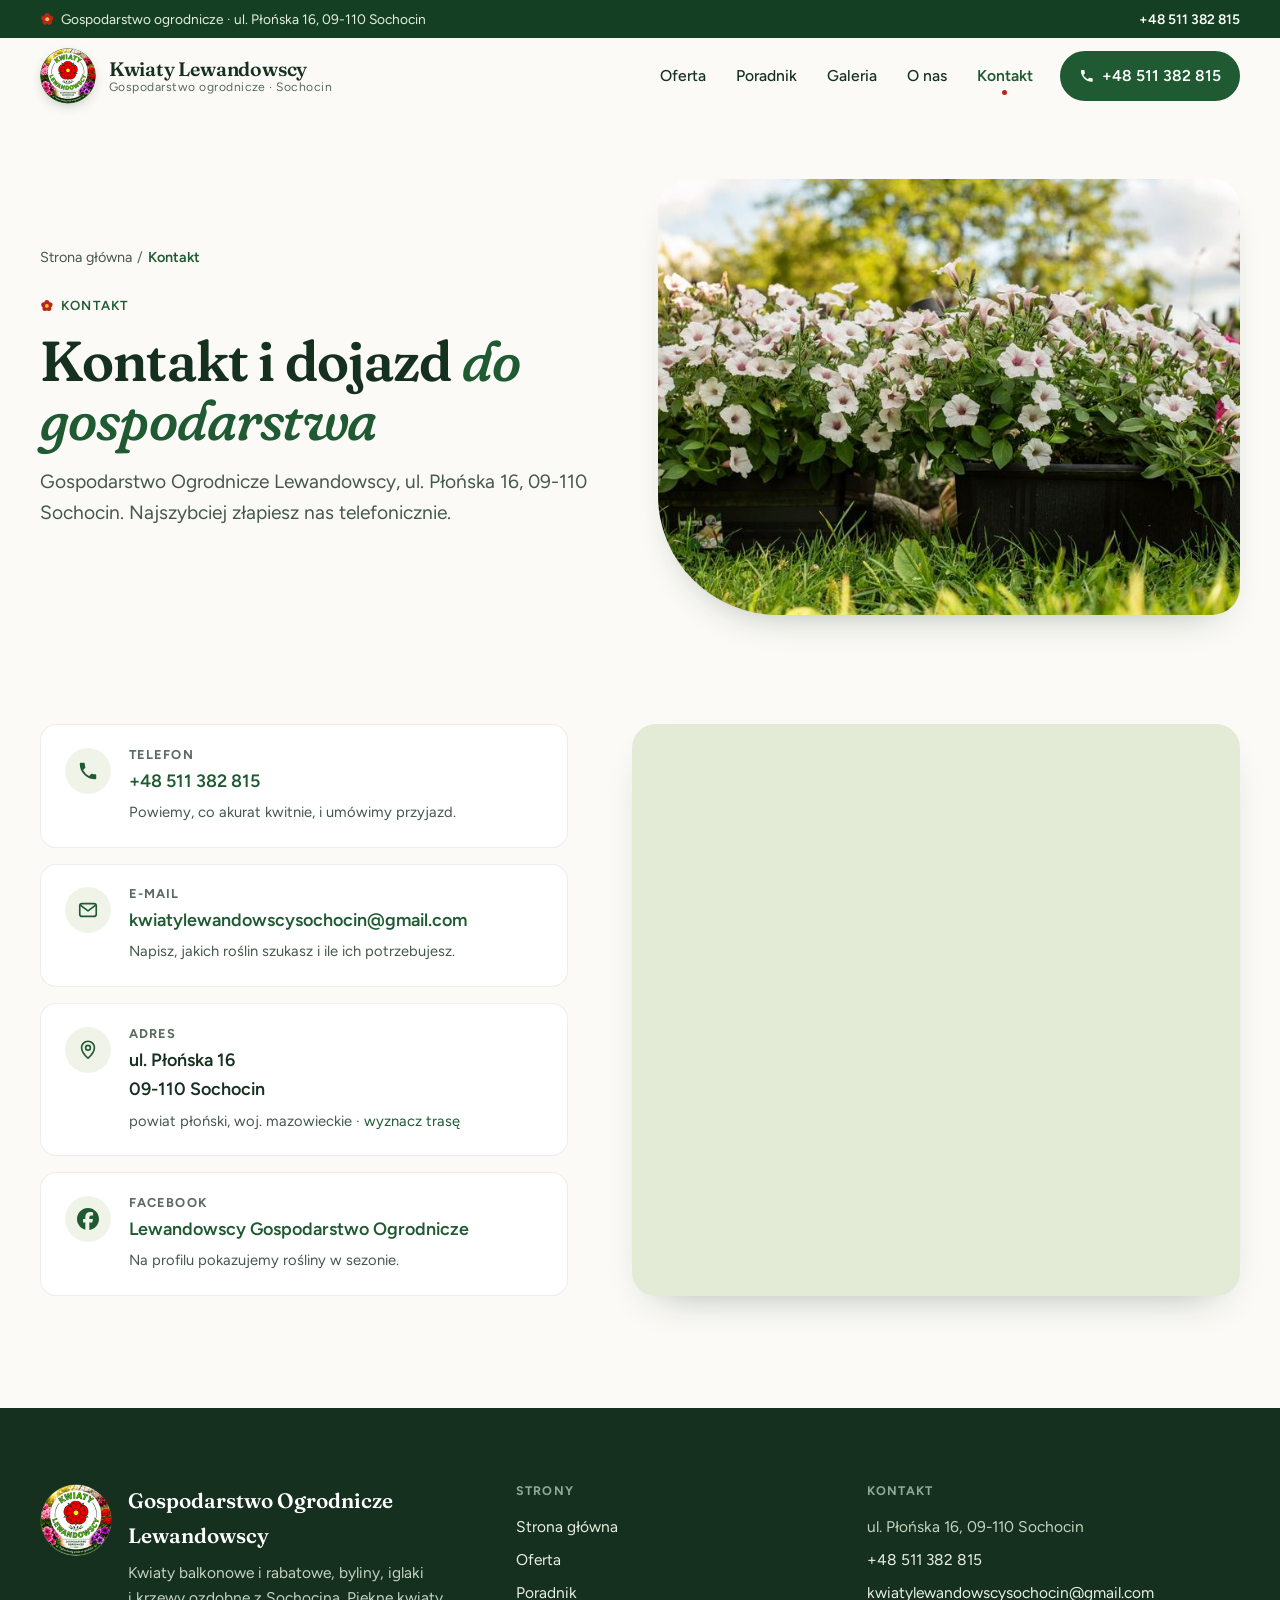
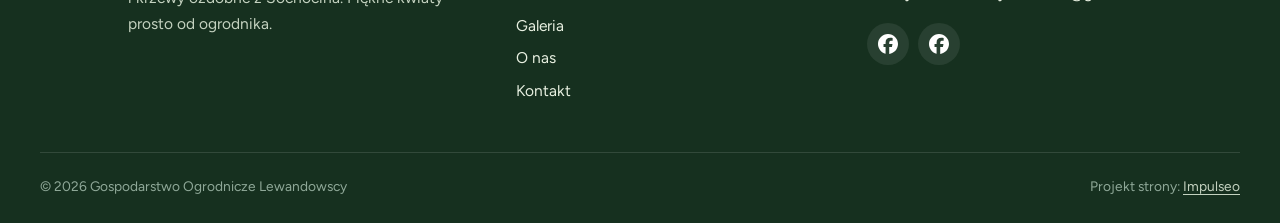
==== commit 08aa0272: "[claude-edit][cmt:8f4c62d0-3d3c-477b-a264-60782286f9cd] osobny projekt strony (poza silnikiem) + SEO" ====
--- a/kontakt.html
+++ b/kontakt.html
@@ -2,81 +2,82 @@
 <html lang="pl">
 <head>
 <meta charset="UTF-8">
-<meta name="viewport" content="width=device-width, initial-scale=1.0">
-<title>Kontakt - Lewandowscy Gospodarstwo Ogrodnicze</title>
-<meta name="description" content="Kontakt Lewandowscy Gospodarstwo Ogrodnicze - ul. Płońska 16, 09-110 Sochocin">
+<meta name="viewport" content="width=device-width, initial-scale=1">
+<title>Kontakt i dojazd - Kwiaty Lewandowscy, Sochocin</title>
+<meta name="description" content="Gospodarstwo Ogrodnicze Lewandowscy, ul. Płońska 16, 09-110 Sochocin. Telefon +48 511 382 815, e-mail i mapa dojazdu.">
 <link rel="canonical" href="https://impulseo-pl.github.io/lewandowscy-gospodarstwo-ogrodnicze/kontakt.html">
 <meta name="robots" content="noindex, nofollow">
+<meta name="theme-color" content="#153F23">
+<meta name="geo.region" content="PL-14">
+<meta name="geo.placename" content="Sochocin">
+<meta name="geo.position" content="52.68856;20.47088">
+<meta name="ICBM" content="52.68856, 20.47088">
 <meta property="og:type" content="website">
 <meta property="og:locale" content="pl_PL">
-<meta property="og:site_name" content="Lewandowscy Gospodarstwo Ogrodnicze">
-<meta property="og:title" content="Kontakt - Lewandowscy Gospodarstwo Ogrodnicze">
-<meta property="og:description" content="Kontakt Lewandowscy Gospodarstwo Ogrodnicze - ul. Płońska 16, 09-110 Sochocin">
+<meta property="og:site_name" content="Kwiaty Lewandowscy">
+<meta property="og:title" content="Kontakt i dojazd - Kwiaty Lewandowscy, Sochocin">
+<meta property="og:description" content="Gospodarstwo Ogrodnicze Lewandowscy, ul. Płońska 16, 09-110 Sochocin. Telefon +48 511 382 815, e-mail i mapa dojazdu.">
 <meta property="og:url" content="https://impulseo-pl.github.io/lewandowscy-gospodarstwo-ogrodnicze/kontakt.html">
 <meta property="og:image" content="https://impulseo-pl.github.io/lewandowscy-gospodarstwo-ogrodnicze/img/og.jpg">
 <meta property="og:image:width" content="1200">
 <meta property="og:image:height" content="630">
+<meta property="og:image:alt" content="Kwiaty balkonowe w gospodarstwie Lewandowscy w Sochocinie">
 <meta name="twitter:card" content="summary_large_image">
+<link rel="icon" type="image/png" sizes="32x32" href="img/favicon-32.png">
+<link rel="apple-touch-icon" href="img/apple-touch-icon.png">
 <link rel="preconnect" href="https://fonts.googleapis.com">
 <link rel="preconnect" href="https://fonts.gstatic.com" crossorigin>
-<link href="https://fonts.googleapis.com/css2?family=Lora:wght@500;600;700&family=Manrope:wght@400;500;600&display=swap" rel="stylesheet">
-<link rel="stylesheet" href="assets/styles.css?v=62b87240">
+<link href="https://fonts.googleapis.com/css2?family=Fraunces:ital,opsz,wght,SOFT,WONK@0,9..144,400..700,0..100,0..1;1,9..144,400..700,0..100,0..1&amp;family=Figtree:wght@400;500;600;700&amp;display=swap" rel="stylesheet">
+<link rel="stylesheet" href="assets/styles.css?v=20260923">
+<script type="application/ld+json">{"@context":"https://schema.org","@graph":[{"@type":"WebSite","@id":"https://impulseo-pl.github.io/lewandowscy-gospodarstwo-ogrodnicze/#strona","url":"https://impulseo-pl.github.io/lewandowscy-gospodarstwo-ogrodnicze/","name":"Kwiaty Lewandowscy","inLanguage":"pl-PL","publisher":{"@id":"https://impulseo-pl.github.io/lewandowscy-gospodarstwo-ogrodnicze/#firma"}},{"@type":"GardenStore","@id":"https://impulseo-pl.github.io/lewandowscy-gospodarstwo-ogrodnicze/#firma","name":"Gospodarstwo Ogrodnicze Lewandowscy","alternateName":["Kwiaty Lewandowscy","Lewandowscy Gospodarstwo Ogrodnicze"],"slogan":"Piękne kwiaty prosto od ogrodnika!","description":"Gospodarstwo ogrodnicze w Sochocinie. Od ponad 20 lat produkuje kwiaty balkonowe i rabatowe, byliny, iglaki i krzewy ozdobne.","url":"https://impulseo-pl.github.io/lewandowscy-gospodarstwo-ogrodnicze/","logo":"https://impulseo-pl.github.io/lewandowscy-gospodarstwo-ogrodnicze/img/logo.png","image":["https://impulseo-pl.github.io/lewandowscy-gospodarstwo-ogrodnicze/img/og.jpg","https://impulseo-pl.github.io/lewandowscy-gospodarstwo-ogrodnicze/img/hero.jpg"],"telephone":"+48511382815","email":"kwiatylewandowscysochocin@gmail.com","address":{"@type":"PostalAddress","streetAddress":"ul. Płońska 16","addressLocality":"Sochocin","postalCode":"09-110","addressRegion":"mazowieckie","addressCountry":"PL"},"geo":{"@type":"GeoCoordinates","latitude":52.6885649,"longitude":20.4708843},"hasMap":"https://www.google.com/maps/search/?api=1&query=ul.%20P%C5%82o%C5%84ska%2016%2C%2009-110%20Sochocin","areaServed":[{"@type":"City","name":"Sochocin"},{"@type":"AdministrativeArea","name":"powiat płoński"}],"knowsAbout":["kwiaty balkonowe","kwiaty rabatowe","pelargonie","begonie","aksamitki","Supertunia Vista","Millionbells","byliny","iglaki","krzewy ozdobne"],"sameAs":["https://www.facebook.com/p/Lewandowscy-Gospodarstwo-Ogrodnicze-100088673706979/","https://www.facebook.com/p/Gospodarstwo-Ogrodnicze-Lewandowscy-Kolonia-Sochocin-61589851108442/","https://www.facebook.com/p/Kwiaty-Gospodarstwo-Ogrodnicze-Lewandowscy-100071213671513/"]},{"@type":"WebPage","@id":"https://impulseo-pl.github.io/lewandowscy-gospodarstwo-ogrodnicze/kontakt.html#webpage","url":"https://impulseo-pl.github.io/lewandowscy-gospodarstwo-ogrodnicze/kontakt.html","name":"Kontakt i dojazd - Kwiaty Lewandowscy, Sochocin","description":"Gospodarstwo Ogrodnicze Lewandowscy, ul. Płońska 16, 09-110 Sochocin. Telefon +48 511 382 815, e-mail i mapa dojazdu.","inLanguage":"pl-PL","isPartOf":{"@id":"https://impulseo-pl.github.io/lewandowscy-gospodarstwo-ogrodnicze/#strona"},"about":{"@id":"https://impulseo-pl.github.io/lewandowscy-gospodarstwo-ogrodnicze/#firma"},"primaryImageOfPage":{"@type":"ImageObject","url":"https://impulseo-pl.github.io/lewandowscy-gospodarstwo-ogrodnicze/img/petunie-biale-skrzynki.jpg"},"breadcrumb":{"@id":"https://impulseo-pl.github.io/lewandowscy-gospodarstwo-ogrodnicze/kontakt.html#okruszki"}},{"@type":"BreadcrumbList","@id":"https://impulseo-pl.github.io/lewandowscy-gospodarstwo-ogrodnicze/kontakt.html#okruszki","itemListElement":[{"@type":"ListItem","position":1,"name":"Strona główna","item":"https://impulseo-pl.github.io/lewandowscy-gospodarstwo-ogrodnicze/"},{"@type":"ListItem","position":2,"name":"Kontakt","item":"https://impulseo-pl.github.io/lewandowscy-gospodarstwo-ogrodnicze/kontakt.html"}]}]}</script>
 </head>
 <body>
-
-<header class="nav">
+<a class="skip" href="#tresc">Przejdź do treści</a>
+<div class="topbar">
+  <div class="wrap">
+    <div class="tb-left"><svg class="rose-mark" viewBox="0 0 24 24" aria-hidden="true" focusable="false"><g fill="#B8261E"><circle cx="12" cy="6.2" r="4.4"/><circle cx="17.5" cy="10.2" r="4.4"/><circle cx="15.4" cy="16.7" r="4.4"/><circle cx="8.6" cy="16.7" r="4.4"/><circle cx="6.5" cy="10.2" r="4.4"/></g><circle cx="12" cy="12" r="3.3" fill="#F3C433"/></svg><span><span class="tb-hide">Gospodarstwo ogrodnicze · </span>ul. Płońska 16, 09-110 Sochocin</span></div>
+    <a href="tel:+48511382815">+48 511 382 815</a>
+  </div>
+</div>
+<header class="site-nav">
   <div class="wrap nav-inner">
-    <a class="brand brand-has-logo" href="index.html"><img class="brand-logo" src="img/logo.png" alt="Lewandowscy Gospodarstwo Ogrodnicze" width="400" height="400" decoding="async"></a>
-    <nav class="nav-links">
-      <a href="index.html">Strona główna</a>
-      <a href="realizacje.html">Galeria</a>
+    <a class="brand" href="index.html" aria-label="Kwiaty Lewandowscy - strona główna">
+      <img class="brand-logo" src="img/logo-nav.png" width="112" height="112" alt="Logo Kwiaty Lewandowscy - Gospodarstwo Ogrodnicze">
+      <span class="brand-txt"><span class="brand-name">Kwiaty Lewandowscy</span><span class="brand-sub">Gospodarstwo ogrodnicze · Sochocin</span></span>
+    </a>
+    <button class="nav-toggle" aria-label="Menu" aria-expanded="false" aria-controls="menu"><span></span><span></span><span></span></button>
+    <nav class="nav-links" id="menu" aria-label="Menu główne">
       <a href="oferta.html">Oferta</a>
-      <a href="o-nas.html">O nas</a>
-      <a href="kontakt.html" class="active" aria-current="page">Kontakt</a>
-      <a href="kontakt.html" class="btn btn-accent">Zamów kwiaty</a>
+      <a href="poradnik.html">Poradnik</a>
+      <a href="galeria.html">Galeria</a>
+      <a href="o-nas.html">O&nbsp;nas</a>
+      <a href="kontakt.html" aria-current="page">Kontakt</a>
+      <a class="nav-cta" href="tel:+48511382815"><svg viewBox="0 0 24 24" fill="none" aria-hidden="true" focusable="false"><path d="M6.6 10.8a15.5 15.5 0 0 0 6.6 6.6l2.2-2.2a1 1 0 0 1 1-.24 11.4 11.4 0 0 0 3.6.58 1 1 0 0 1 1 1V20a1 1 0 0 1-1 1A17 17 0 0 1 3 4a1 1 0 0 1 1-1h3.5a1 1 0 0 1 1 1c0 1.25.2 2.46.58 3.6a1 1 0 0 1-.25 1l-2.23 2.2Z" fill="currentColor"/></svg><span>+48 511 382 815</span></a>
     </nav>
-    <button class="nav-toggle" aria-label="Menu"><span></span><span></span><span></span></button>
   </div>
 </header>
-
-<main>
-<section class="pagehead">
-  <img src="img/g5.jpg" alt="Lewandowscy Gospodarstwo Ogrodnicze - kontakt" width="1600" height="1066" decoding="async">
-  <div class="wrap">
-    <span class="eyebrow">Kontakt</span>
-    <h1>Zadzwoń i zamów</h1>
-    <p>Odpowiemy na pytania i przygotujemy kwiaty do odbioru.</p>
+<main id="tresc">
+<section class="pagehead wrap">
+  <img class="ph-img" src="img/petunie-biale-skrzynki.jpg" srcset="img/petunie-biale-skrzynki-800.jpg 800w, img/petunie-biale-skrzynki.jpg 1880w" sizes="(max-width: 860px) 100vw, 52vw" width="1880" height="1253" alt="Białe petunie w skrzynkach na trawie" fetchpriority="high" decoding="async">
+  <div class="ph-copy">
+    <nav class="crumbs" aria-label="Okruszki"><ol><li><a href="index.html">Strona główna</a></li><li><span aria-current="page">Kontakt</span></li></ol></nav>
+    <span class="eyebrow"><svg class="rose-mark" viewBox="0 0 24 24" aria-hidden="true" focusable="false"><g fill="#B8261E"><circle cx="12" cy="6.2" r="4.4"/><circle cx="17.5" cy="10.2" r="4.4"/><circle cx="15.4" cy="16.7" r="4.4"/><circle cx="8.6" cy="16.7" r="4.4"/><circle cx="6.5" cy="10.2" r="4.4"/></g><circle cx="12" cy="12" r="3.3" fill="#F3C433"/></svg>Kontakt</span>
+    <h1>Kontakt i&nbsp;dojazd <em>do gospodarstwa</em></h1>
+    <p class="lead">Gospodarstwo Ogrodnicze Lewandowscy, ul. Płońska 16, 09-110 Sochocin. Najszybciej złapiesz nas telefonicznie.</p>
   </div>
 </section>
-<section>
+
+<section class="sec" style="padding-top:clamp(1rem,3vw,2rem)">
   <div class="wrap contact-grid">
-    <div class="reveal">
-      <span class="eyebrow">Dane kontaktowe</span>
-      <h2 style="margin:var(--space-4) 0 var(--space-6)">Lewandowscy Gospodarstwo Ogrodnicze</h2>
-      <div class="info-list">
-        <div class="info-row"><div class="ic"><svg class="ico-tel" width="16" height="16" viewBox="0 0 24 24" fill="none" aria-hidden="true"><path d="M6.6 10.8a15.5 15.5 0 0 0 6.6 6.6l2.2-2.2a1 1 0 0 1 1-.24 11.4 11.4 0 0 0 3.6.58 1 1 0 0 1 1 1V20a1 1 0 0 1-1 1A17 17 0 0 1 3 4a1 1 0 0 1 1-1h3.5a1 1 0 0 1 1 1c0 1.25.2 2.46.58 3.6a1 1 0 0 1-.25 1l-2.23 2.2Z" fill="currentColor"/></svg></div><div><div class="lbl">Telefon</div><a class="val" href="tel:+48511382815">+48 511 382 815</a></div></div>
-        <div class="info-row"><div class="ic"><svg class="ico-mail" width="16" height="16" viewBox="0 0 24 24" fill="none" aria-hidden="true"><rect x="3.2" y="5.5" width="17.6" height="13" rx="1.6" stroke="currentColor" stroke-width="1.6"/><path d="M4 7l8 6 8-6" stroke="currentColor" stroke-width="1.6" stroke-linecap="round" stroke-linejoin="round"/></svg></div><div><div class="lbl">E-mail</div><a class="val" href="mailto:kwiatylewandowscysochocin@gmail.com">kwiatylewandowscysochocin@gmail.com</a></div></div>
-        <div class="info-row"><div class="ic"><svg class="ico-pin" width="16" height="16" viewBox="0 0 24 24" fill="none" aria-hidden="true"><path d="M12 21s7-6.1 7-11.5A7 7 0 0 0 5 9.5C5 14.9 12 21 12 21Z" stroke="currentColor" stroke-width="1.6" fill="none"/><circle cx="12" cy="9.5" r="2.4" fill="currentColor"/></svg></div><div><div class="lbl">Adres</div><div class="val">ul. Płońska 16, 09-110 Sochocin</div></div></div>
-      </div>
+    <div class="c-cards">
+      <div class="c-card rv"><span class="c-ico"><svg viewBox="0 0 24 24" fill="none" aria-hidden="true" focusable="false"><path d="M6.6 10.8a15.5 15.5 0 0 0 6.6 6.6l2.2-2.2a1 1 0 0 1 1-.24 11.4 11.4 0 0 0 3.6.58 1 1 0 0 1 1 1V20a1 1 0 0 1-1 1A17 17 0 0 1 3 4a1 1 0 0 1 1-1h3.5a1 1 0 0 1 1 1c0 1.25.2 2.46.58 3.6a1 1 0 0 1-.25 1l-2.23 2.2Z" fill="currentColor"/></svg></span><div><h2>Telefon</h2><p><a href="tel:+48511382815">+48 511 382 815</a></p><p class="small">Powiemy, co akurat kwitnie, i&nbsp;umówimy przyjazd.</p></div></div>
+      <div class="c-card rv"><span class="c-ico"><svg viewBox="0 0 24 24" fill="none" aria-hidden="true" focusable="false"><rect x="3" y="5" width="18" height="14" rx="2.5" stroke="currentColor" stroke-width="1.8"/><path d="m4 7 8 6 8-6" stroke="currentColor" stroke-width="1.8" stroke-linecap="round" stroke-linejoin="round"/></svg></span><div><h2>E-mail</h2><p style="word-break:break-all"><a href="mailto:kwiatylewandowscysochocin@gmail.com">kwiatylewandowscysochocin@gmail.com</a></p><p class="small">Napisz, jakich roślin szukasz i&nbsp;ile ich potrzebujesz.</p></div></div>
+      <div class="c-card rv"><span class="c-ico"><svg viewBox="0 0 24 24" fill="none" aria-hidden="true" focusable="false"><path d="M12 21s-7-6.2-7-11.5A7 7 0 0 1 19 9.5C19 14.8 12 21 12 21Z" stroke="currentColor" stroke-width="1.8" stroke-linejoin="round"/><circle cx="12" cy="9.5" r="2.6" stroke="currentColor" stroke-width="1.8"/></svg></span><div><h2>Adres</h2><address>ul. Płońska 16<br>09-110 Sochocin</address><p class="small">powiat płoński, woj. mazowieckie · <a href="https://www.google.com/maps/dir/?api=1&amp;destination=ul.%20P%C5%82o%C5%84ska%2016%2C%2009-110%20Sochocin" target="_blank" rel="noopener">wyznacz trasę</a></p></div></div>
+      <div class="c-card rv"><span class="c-ico"><svg viewBox="0 0 24 24" aria-hidden="true" focusable="false"><path d="M9.101 23.691v-7.98H6.627v-3.667h2.474v-1.58c0-4.085 1.848-5.978 5.858-5.978.401 0 .955.042 1.468.103a8.68 8.68 0 0 1 1.141.195v3.325a8.623 8.623 0 0 0-.653-.036 26.805 26.805 0 0 0-.733-.009c-.707 0-1.259.096-1.675.309a1.686 1.686 0 0 0-.679.622c-.258.42-.374.995-.374 1.752v1.297h3.919l-.386 2.103-.287 1.564h-3.246v8.245C19.396 23.238 24 18.179 24 12.044c0-6.627-5.373-12-12-12s-12 5.373-12 12c0 5.628 3.874 10.35 9.101 11.647Z" fill="currentColor"/></svg></span><div><h2>Facebook</h2><p><a href="https://www.facebook.com/p/Lewandowscy-Gospodarstwo-Ogrodnicze-100088673706979/" target="_blank" rel="noopener">Lewandowscy Gospodarstwo Ogrodnicze</a></p><p class="small">Na profilu pokazujemy rośliny w&nbsp;sezonie.</p></div></div>
     </div>
-    <div class="reveal">
-      <form class="form" action="https://formsubmit.co/kwiatylewandowscysochocin@gmail.com" method="POST">
-        <input type="hidden" name="_subject" value="Zapytanie ze strony Lewandowscy Gospodarstwo Ogrodnicze">
-        <input type="hidden" name="_captcha" value="false">
-        <input type="hidden" name="_template" value="table">
-        <div class="fld"><label for="name">Imię / firma</label><input id="name" name="name" type="text" placeholder="np. Jan Kowalski" required></div>
-        <div class="fld"><label for="email">E-mail</label><input id="email" name="email" type="email" placeholder="adres@email.pl" required></div>
-        <div class="fld"><label for="phone">Telefon</label><input id="phone" name="phone" type="tel" placeholder="+48 ..."></div>
-        <div class="fld"><label for="msg">Czego dotyczy zapytanie?</label><textarea id="msg" name="message" placeholder="Napisz krótko, w czym możemy pomóc" required></textarea></div>
-        <button type="submit" class="btn btn-accent" style="width:100%;justify-content:center">Wyślij zapytanie <span class="arr">→</span></button>
-        <p class="note">Wiadomość trafi bezpośrednio do nas. Można też zadzwonić: +48 511 382 815.</p>
-      </form>
+    <div class="map rv">
+      <iframe src="https://maps.google.com/maps?q=ul.%20P%C5%82o%C5%84ska%2016%2C%2009-110%20Sochocin&amp;z=15&amp;output=embed" title="Mapa dojazdu: Gospodarstwo Ogrodnicze Lewandowscy, ul. Płońska 16, 09-110 Sochocin" loading="lazy" referrerpolicy="no-referrer-when-downgrade" allowfullscreen></iframe>
     </div>
-  </div>
-</section>
-<section style="padding-top:0">
-  <div class="wrap reveal">
-    <iframe class="map" title="Lewandowscy Gospodarstwo Ogrodnicze - Sochocin" src="https://maps.google.com/maps?q=Lewandowscy%20Gospodarstwo%20Ogrodnicze%20Sochocin&z=15&output=embed" loading="lazy" referrerpolicy="no-referrer-when-downgrade"></iframe>
   </div>
 </section>
 </main>
@@ -85,36 +86,45 @@
   <div class="wrap">
     <div class="foot-grid">
       <div class="foot-brand">
-        <div class="name">Lewandowscy Gospodarstwo Ogrodnicze</div>
-        <p>Kwiaty balkonowe i rabatowe, byliny, iglaki i krzewy ozdobne z gospodarstwa w Sochocinie. Od ponad 20 lat sami je uprawiamy, a Ty wybierasz rośliny na miejscu.</p>
+        <img src="img/logo-nav.png" width="112" height="112" alt="" loading="lazy" decoding="async">
+        <div>
+          <div class="foot-name">Gospodarstwo Ogrodnicze Lewandowscy</div>
+          <p>Kwiaty balkonowe i&nbsp;rabatowe, byliny, iglaki i&nbsp;krzewy ozdobne z&nbsp;Sochocina. Piękne kwiaty prosto od ogrodnika.</p>
+        </div>
       </div>
-      <div class="foot-col">
-        <h4>Nawigacja</h4>
-        <a href="index.html">Strona główna</a>
-        <a href="realizacje.html">Galeria</a>
-        <a href="oferta.html">Oferta</a>
-        <a href="o-nas.html">O nas</a>
-        <a href="kontakt.html">Kontakt</a>
+      <div>
+        <h2>Strony</h2>
+        <ul class="foot-links">
+          <li><a href="index.html">Strona główna</a></li>
+          <li><a href="oferta.html">Oferta</a></li>
+          <li><a href="poradnik.html">Poradnik</a></li>
+          <li><a href="galeria.html">Galeria</a></li>
+          <li><a href="o-nas.html">O&nbsp;nas</a></li>
+          <li><a href="kontakt.html">Kontakt</a></li>
+        </ul>
       </div>
-      <div class="foot-col">
-        <h4>Kontakt</h4>
-        <a href="tel:+48511382815">+48 511 382 815</a>
-        <a href="mailto:kwiatylewandowscysochocin@gmail.com">kwiatylewandowscysochocin@gmail.com</a>
-        <p>ul. Płońska 16, 09-110 Sochocin</p>
-      <div class="foot-soc">
-        <a class="soc" href="https://www.facebook.com/p/Lewandowscy-Gospodarstwo-Ogrodnicze-100088673706979/" target="_blank" rel="noopener" aria-label="Facebook - Lewandowscy Gospodarstwo Ogrodnicze"><svg viewBox="0 0 24 24" aria-hidden="true" focusable="false"><path d="M9.101 23.691v-7.98H6.627v-3.667h2.474v-1.58c0-4.085 1.848-5.978 5.858-5.978.401 0 .955.042 1.468.103a8.68 8.68 0 0 1 1.141.195v3.325a8.623 8.623 0 0 0-.653-.036 26.805 26.805 0 0 0-.733-.009c-.707 0-1.259.096-1.675.309a1.686 1.686 0 0 0-.679.622c-.258.42-.374.995-.374 1.752v1.297h3.919l-.386 2.103-.287 1.564h-3.246v8.245C19.396 23.238 24 18.179 24 12.044c0-6.627-5.373-12-12-12s-12 5.373-12 12c0 5.628 3.874 10.35 9.101 11.647Z" fill="currentColor"/></svg></a>
-      </div>
+      <div>
+        <h2>Kontakt</h2>
+        <address>
+          <span>ul. Płońska 16, 09-110 Sochocin</span>
+          <a href="tel:+48511382815">+48 511 382 815</a>
+          <a href="mailto:kwiatylewandowscysochocin@gmail.com">kwiatylewandowscysochocin@gmail.com</a>
+        </address>
+        <div class="foot-soc">
+          <a class="soc" href="https://www.facebook.com/p/Lewandowscy-Gospodarstwo-Ogrodnicze-100088673706979/" target="_blank" rel="noopener" aria-label="Facebook - Lewandowscy Gospodarstwo Ogrodnicze"><svg viewBox="0 0 24 24" aria-hidden="true" focusable="false"><path d="M9.101 23.691v-7.98H6.627v-3.667h2.474v-1.58c0-4.085 1.848-5.978 5.858-5.978.401 0 .955.042 1.468.103a8.68 8.68 0 0 1 1.141.195v3.325a8.623 8.623 0 0 0-.653-.036 26.805 26.805 0 0 0-.733-.009c-.707 0-1.259.096-1.675.309a1.686 1.686 0 0 0-.679.622c-.258.42-.374.995-.374 1.752v1.297h3.919l-.386 2.103-.287 1.564h-3.246v8.245C19.396 23.238 24 18.179 24 12.044c0-6.627-5.373-12-12-12s-12 5.373-12 12c0 5.628 3.874 10.35 9.101 11.647Z" fill="currentColor"/></svg></a>
+          <a class="soc" href="https://www.facebook.com/p/Gospodarstwo-Ogrodnicze-Lewandowscy-Kolonia-Sochocin-61589851108442/" target="_blank" rel="noopener" aria-label="Facebook - Gospodarstwo Ogrodnicze Lewandowscy, Kolonia Sochocin"><svg viewBox="0 0 24 24" aria-hidden="true" focusable="false"><path d="M9.101 23.691v-7.98H6.627v-3.667h2.474v-1.58c0-4.085 1.848-5.978 5.858-5.978.401 0 .955.042 1.468.103a8.68 8.68 0 0 1 1.141.195v3.325a8.623 8.623 0 0 0-.653-.036 26.805 26.805 0 0 0-.733-.009c-.707 0-1.259.096-1.675.309a1.686 1.686 0 0 0-.679.622c-.258.42-.374.995-.374 1.752v1.297h3.919l-.386 2.103-.287 1.564h-3.246v8.245C19.396 23.238 24 18.179 24 12.044c0-6.627-5.373-12-12-12s-12 5.373-12 12c0 5.628 3.874 10.35 9.101 11.647Z" fill="currentColor"/></svg></a>
+        </div>
       </div>
     </div>
     <div class="foot-bot">
-      <span>© 2026 Lewandowscy Gospodarstwo Ogrodnicze</span>
+      <span>© 2026 Gospodarstwo Ogrodnicze Lewandowscy</span>
       <span>Projekt strony: <a class="foot-credit" href="https://impulseo.pl" target="_blank" rel="noopener">Impulseo</a></span>
     </div>
   </div>
 </footer>
-<div class="sticky-reserve"><a class="sr-book" href="kontakt.html">Zamów kwiaty</a><a class="sr-call" href="tel:+48511382815" aria-label="Zadzwoń"><svg class="ico-tel" width="16" height="16" viewBox="0 0 24 24" fill="none" aria-hidden="true"><path d="M6.6 10.8a15.5 15.5 0 0 0 6.6 6.6l2.2-2.2a1 1 0 0 1 1-.24 11.4 11.4 0 0 0 3.6.58 1 1 0 0 1 1 1V20a1 1 0 0 1-1 1A17 17 0 0 1 3 4a1 1 0 0 1 1-1h3.5a1 1 0 0 1 1 1c0 1.25.2 2.46.58 3.6a1 1 0 0 1-.25 1l-2.23 2.2Z" fill="currentColor"/></svg></a></div>
+<div class="sticky-reserve"><a class="sr-call" href="tel:+48511382815"><svg viewBox="0 0 24 24" fill="none" aria-hidden="true" focusable="false"><path d="M6.6 10.8a15.5 15.5 0 0 0 6.6 6.6l2.2-2.2a1 1 0 0 1 1-.24 11.4 11.4 0 0 0 3.6.58 1 1 0 0 1 1 1V20a1 1 0 0 1-1 1A17 17 0 0 1 3 4a1 1 0 0 1 1-1h3.5a1 1 0 0 1 1 1c0 1.25.2 2.46.58 3.6a1 1 0 0 1-.25 1l-2.23 2.2Z" fill="currentColor"/></svg>Zadzwoń</a><a class="sr-map" href="https://www.google.com/maps/dir/?api=1&amp;destination=ul.%20P%C5%82o%C5%84ska%2016%2C%2009-110%20Sochocin" target="_blank" rel="noopener"><svg viewBox="0 0 24 24" fill="none" aria-hidden="true" focusable="false"><path d="M12 21s-7-6.2-7-11.5A7 7 0 0 1 19 9.5C19 14.8 12 21 12 21Z" stroke="currentColor" stroke-width="1.8" stroke-linejoin="round"/><circle cx="12" cy="9.5" r="2.6" stroke="currentColor" stroke-width="1.8"/></svg>Dojazd</a></div>
 <div class="demo-wazne" data-do="2026-09-29" data-cykl="3" hidden><svg class="dw-ico" width="13" height="13" viewBox="0 0 24 24" fill="none" aria-hidden="true"><circle cx="12" cy="12" r="8.6" stroke="currentColor" stroke-width="1.8"/><path d="M12 7.2V12l3.3 2" stroke="currentColor" stroke-width="1.8" stroke-linecap="round"/></svg><span class="dw-txt"></span></div>
 
-<script src="assets/main.js"></script>
+<script src="assets/main.js?v=20260923"></script>
 </body>
 </html>
--- a/assets/styles.css
+++ b/assets/styles.css
@@ -1,1673 +1,422 @@
-/* ============================================================
-   STOLBASZ — premium, architektoniczny B2B fit-out
-   Jasna paleta, zero brązu. System wg premium-web-craft.
-   Projekt strony: Impulseo (impulseo.pl)
-   ============================================================ */
+/* Kwiaty Lewandowscy - projekt indywidualny (wrzesień 2026).
+   Kolory z logo: zieleń napisu, czerwień róży, żółty środek kwiatu. */
 
 :root{
-  /* PALETA — jasna, architektoniczna, chłodna */
-  --paper:#F3F1EC;          /* główne tło */
-  --paper-2:#E6E3DB;        /* sekcje alternatywne (chłodny jasny szary) */
-  --paper-3:#E6E3DB;        /* delikatne wypełnienia */
-  --ink:#23211E;            /* tekst główny — chłodny grafit */
-  --ink-soft:#43403A;       /* nagłówki drugorzędne */
-  --muted:#87837A;          /* tekst poboczny */
-  --line:rgba(35,33,30,.12);/* hairline */
-  --accent:#8A6B3C;         /* stonowany petrol-slate — jedyny akcent */
-  --accent-d:#6E5430;
-  --accent-soft:rgba(138,107,60,.10);
-  --dark:#23211E;           /* sekcje ciemne (stopka/CTA) */
-
-  /* HOVER ZDJĘĆ — JEDEN standard dla całego silnika (decyzja K. 04.08.2026, artefakt z wariantami).
-     AKTUALNE (K.+Szymon 09.08.2026, wybór z artefaktu 6 wariantów): zoom 1.05 przy 1.4s -
-     przy tak długim czasie mocniejszy kadr NIE skacze, tylko „oddycha". Poprzedni standard
-     (1.02 / .55s z 04.08) odbierany jako dynamiczny i szybki.
-     Spoczynek lekko przygaszony, ale TYLKO tam, gdzie jest mysz (@media hover:hover) —
-     na telefonie zdjęcia zostają w pełnej jasności. */
-  --img-zoom:1.05;                   /* K.+Szymon 09.08: wariant F z artefaktu porównawczego */
-  --img-rest:brightness(.95) saturate(.99);
-  --img-hot:brightness(1.06) saturate(1.05);
-  --img-dur:1.4s;                    /* K.+Szymon 09.08 (wariant F): powoli = elegancko */
-  --img-ease:cubic-bezier(.16,.84,.44,1);  /* miękki ogon, efekt „oddychania" */
-
-  /* ODSTĘPY — skala 4/8 */
-  --space-1:4px; --space-2:8px; --space-3:12px; --space-4:16px; --space-5:24px;
-  --space-6:32px; --space-7:48px; --space-8:64px; --space-9:96px; --space-10:128px;
-
-  /* TYPOGRAFIA — fluid clamp() (skala podbita 16.07.2026: większe, czytelniejsze litery — uwaga Adama) */
-  --text-sm:clamp(.9rem,.87rem + .12vw,1rem);
-  --text-base:clamp(1.08rem,1.04rem + .18vw,1.2rem);
-  --text-lg:clamp(1.24rem,1.15rem + .34vw,1.44rem);
-  --text-h3:clamp(1.34rem,1.22rem + .55vw,1.66rem);
-  --text-h2:clamp(2.1rem,1.66rem + 2.1vw,3.1rem);
-  --text-h1:clamp(2.9rem,2.1rem + 4vw,5.1rem);
-
-  /* PROMIENIE — architektoniczne, raczej ostre */
-  --r-sm:3px; --r-md:6px; --r-lg:10px;
-
-  /* RUCH */
-  --ease:cubic-bezier(.25,.46,.45,.94); --dur:.24s;
-
-  /* CIENIE — miękkie, warstwowe */
-  --sh-sm:0 1px 2px rgba(16,24,32,.04), 0 2px 8px rgba(16,24,32,.05);
-  --sh-md:0 2px 6px rgba(16,24,32,.05), 0 12px 28px -8px rgba(16,24,32,.12);
-  --sh-lg:0 6px 14px rgba(16,24,32,.07), 0 26px 56px -18px rgba(16,24,32,.22);
-
-  --hairline:1px solid var(--line);
-
-  --font-display:'Lora',serif;
-  --font-body:'Manrope',sans-serif;
+  --paper:#FBFAF6;
+  --paper-2:#F0F4E8;
+  --paper-3:#E3EAD6;
+  --ink:#16301F;
+  --ink-2:#44584B;
+  --ink-3:#5A6B5F;
+  --leaf:#1F5A32;
+  --leaf-d:#153F23;
+  --leaf-l:#2F7A46;
+  --rose:#B8261E;
+  --rose-l:#E0493F;
+  --sun:#F3C433;
+  --line:rgba(22,48,31,.14);
+  --line-2:rgba(22,48,31,.08);
+  --accent:var(--leaf);
+  --accent-d:var(--leaf-d);
+  --radius-img:24px;
+  --radius-card:16px;
+  --shadow:0 18px 40px -26px rgba(22,48,31,.45);
+  --ease:cubic-bezier(.22,.7,.2,1);
+  --wrap:1200px;
+  --nav-h:76px;
+  --f-head:"Fraunces",Georgia,"Times New Roman",serif;
+  --f-body:"Figtree","Segoe UI",system-ui,-apple-system,sans-serif;
 }
 
-*{box-sizing:border-box;margin:0;padding:0}
-html{scroll-behavior:smooth}
-body{
-  font-family:var(--font-body);
-  font-size:var(--text-base);
-  line-height:1.65;
-  color:var(--ink);
-  background:var(--paper);
-  -webkit-font-smoothing:antialiased;
-  text-rendering:optimizeLegibility;
+*,*::before,*::after{box-sizing:border-box}
+html{-webkit-text-size-adjust:100%;scroll-behavior:smooth;scroll-padding-top:calc(var(--nav-h) + 16px)}
+body{margin:0;background:var(--paper);color:var(--ink);font-family:var(--f-body);font-size:1.0625rem;line-height:1.65;-webkit-font-smoothing:antialiased;text-rendering:optimizeLegibility}
+img{max-width:100%;height:auto;display:block}
+a{color:var(--leaf);text-decoration-thickness:1px;text-underline-offset:.18em}
+a:hover{color:var(--rose)}
+p{margin:0 0 1em}
+ul,ol{margin:0;padding:0}
+h1,h2,h3,h4{font-family:var(--f-head);font-weight:600;color:var(--ink);margin:0;letter-spacing:-.015em;font-variation-settings:"SOFT" 60,"WONK" 0}
+h1{font-size:clamp(2.35rem,5vw,4.25rem);line-height:1.04}
+h2{font-size:clamp(1.85rem,3.3vw,2.85rem);line-height:1.1}
+h3{font-size:1.32rem;line-height:1.25}
+h1 em,h2 em{font-style:italic;font-weight:500;color:var(--leaf);font-variation-settings:"SOFT" 100,"WONK" 1}
+.wrap{width:min(var(--wrap),100% - 2*clamp(1.1rem,4vw,2.5rem));margin-inline:auto}
+.skip{position:absolute;left:-9999px;top:0;z-index:200;background:var(--ink);color:#fff;padding:.6em 1em;border-radius:0 0 10px 0}
+.skip:focus{left:0}
+:focus-visible{outline:3px solid var(--sun);outline-offset:3px;border-radius:6px}
+
+/* ---------- znak róży (motyw z logo) ---------- */
+.rose-mark{display:inline-block;width:1.05em;height:1.05em;flex:none;vertical-align:-.16em}
+.eyebrow{display:inline-flex;align-items:center;gap:.55em;font-size:.82rem;font-weight:600;letter-spacing:.09em;text-transform:uppercase;color:var(--leaf);margin-bottom:1rem}
+.lead{font-size:clamp(1.08rem,1.5vw,1.2rem);color:var(--ink-2);max-width:40rem}
+.muted{color:var(--ink-2)}
+
+/* ---------- przyciski: jedna reakcja dla wszystkich ---------- */
+.btn{display:inline-flex;align-items:center;justify-content:center;gap:.55em;font-family:var(--f-body);font-weight:600;font-size:1rem;line-height:1.2;padding:.95em 1.5em;border-radius:999px;border:2px solid transparent;text-decoration:none;cursor:pointer;transition:background-color .35s var(--ease),color .35s var(--ease),border-color .35s var(--ease),box-shadow .35s var(--ease)}
+.btn svg{width:1.1em;height:1.1em;flex:none}
+.btn-leaf{background:var(--leaf);color:#fff}
+.btn-leaf:hover{background:var(--leaf-d);color:#fff;border-color:var(--leaf-d);box-shadow:0 0 0 4px rgba(31,90,50,.18)}
+.btn-line{background:transparent;color:var(--leaf);border-color:var(--leaf)}
+.btn-line:hover{background:var(--leaf-d);color:#fff;border-color:var(--leaf-d);box-shadow:0 0 0 4px rgba(31,90,50,.18)}
+.btn-light{background:#fff;color:var(--leaf-d)}
+.btn-light:hover{background:var(--sun);color:var(--ink);border-color:var(--sun);box-shadow:0 0 0 4px rgba(243,196,51,.28)}
+.btn-ghost-light{background:transparent;color:#fff;border-color:rgba(255,255,255,.55)}
+.btn-ghost-light:hover{background:#fff;color:var(--leaf-d);border-color:#fff;box-shadow:0 0 0 4px rgba(255,255,255,.2)}
+.arr{transition:transform .35s var(--ease)}
+.btn:hover .arr,.more:hover .arr{transform:translateX(3px)}
+.more{display:inline-flex;align-items:center;gap:.4em;font-weight:600;text-decoration:none;color:var(--leaf)}
+.more:hover{color:var(--rose)}
+
+/* ---------- górny pasek z adresem ---------- */
+.topbar{background:var(--leaf-d);color:#E4EEDC;font-size:.86rem}
+.topbar .wrap{display:flex;justify-content:space-between;align-items:center;gap:1rem;min-height:38px}
+.topbar a{color:#fff;text-decoration:none;font-weight:600}
+.topbar a:hover{color:var(--sun)}
+.topbar .tb-left{display:flex;align-items:center;gap:.5em}
+@media(max-width:720px){.topbar .tb-left span.tb-hide{display:none}.topbar{font-size:.8rem}}
+
+/* ---------- nawigacja ---------- */
+.site-nav{position:sticky;top:0;z-index:90;background:rgba(251,250,246,.94);backdrop-filter:saturate(150%) blur(10px);-webkit-backdrop-filter:saturate(150%) blur(10px);border-bottom:1px solid transparent;transition:border-color .3s,box-shadow .3s}
+.site-nav.is-scrolled{border-bottom-color:var(--line);box-shadow:0 8px 24px -20px rgba(22,48,31,.5)}
+.nav-inner{display:flex;align-items:center;justify-content:space-between;gap:1.5rem;min-height:var(--nav-h)}
+.brand{display:flex;align-items:center;gap:.8rem;text-decoration:none;color:var(--ink)}
+.brand-logo{width:56px;height:56px;border-radius:50%;box-shadow:0 4px 14px -6px rgba(22,48,31,.45)}
+.brand-txt{display:flex;flex-direction:column;line-height:1.1}
+.brand-name{font-family:var(--f-head);font-weight:600;font-size:1.22rem;letter-spacing:-.01em}
+.brand-sub{font-size:.76rem;color:var(--ink-3);letter-spacing:.04em}
+.nav-links{display:flex;align-items:center;gap:.3rem}
+.nav-links a{position:relative;text-decoration:none;color:var(--ink);font-weight:500;font-size:.98rem;padding:.55em .8em;border-radius:999px;transition:background-color .35s var(--ease),color .35s var(--ease)}
+.nav-links a:hover{background:var(--paper-2);color:var(--leaf-d)}
+.nav-links a[aria-current="page"]{color:var(--leaf);font-weight:600}
+.nav-links a[aria-current="page"]::after{content:"";position:absolute;left:50%;bottom:.18em;width:5px;height:5px;margin-left:-2.5px;border-radius:50%;background:var(--rose)}
+.nav-links .nav-cta{margin-left:.6rem;background:var(--leaf);color:#fff;border:2px solid var(--leaf);padding:.62em 1.1em;display:inline-flex;align-items:center;gap:.45em;font-weight:600;transition:background-color .35s var(--ease),color .35s var(--ease),border-color .35s var(--ease),box-shadow .35s var(--ease)}
+.nav-links .nav-cta:hover{background:var(--leaf-d);color:#fff;border-color:var(--leaf-d);box-shadow:0 0 0 4px rgba(31,90,50,.18)}
+.nav-links .nav-cta svg{width:1em;height:1em}
+.nav-toggle{display:none;background:none;border:0;width:46px;height:46px;border-radius:12px;cursor:pointer;padding:0;position:relative}
+.nav-toggle span{position:absolute;left:12px;right:12px;height:2px;background:var(--ink);border-radius:2px;transition:transform .3s var(--ease),opacity .3s}
+.nav-toggle span:nth-child(1){top:16px}.nav-toggle span:nth-child(2){top:22px}.nav-toggle span:nth-child(3){top:28px}
+.nav-open .nav-toggle span:nth-child(1){transform:translateY(6px) rotate(45deg)}
+.nav-open .nav-toggle span:nth-child(2){opacity:0}
+.nav-open .nav-toggle span:nth-child(3){transform:translateY(-6px) rotate(-45deg)}
+@media(max-width:980px){
+  .nav-toggle{display:block}
+  .nav-links{position:fixed;left:0;right:0;top:var(--nav-top,114px);bottom:0;flex-direction:column;align-items:stretch;gap:.2rem;background:var(--paper);padding:1.2rem clamp(1.1rem,4vw,2.5rem) 2rem;overflow:auto;transform:translateX(100%);visibility:hidden;transition:transform .45s var(--ease),visibility 0s linear .45s}
+  .nav-open .nav-links{transform:none;visibility:visible;transition:transform .45s var(--ease)}
+  .nav-links a{font-size:1.2rem;padding:.8em 1em;border-radius:12px}
+  .nav-links a[aria-current="page"]::after{left:.4em;top:50%;bottom:auto;margin:-2.5px 0 0}
+  .nav-links .nav-cta{margin:1rem 0 0;justify-content:center}
+  .brand-logo{width:48px;height:48px}
+  body.nav-open{overflow:hidden}
 }
-img{max-width:100%;height:auto;display:block}  /* height:auto = width/height z atrybutów trzyma proporcje (TOP#12) */
-a{color:inherit;text-decoration:none}
-
-.wrap{width:min(92%,1180px);margin-inline:auto}
-section{padding-block:clamp(52px,6.5vw,96px)}
-
-h1,h2,h3{font-family:var(--font-display);font-weight:700;line-height:1.08;letter-spacing:-.02em;color:var(--ink)}
-h1{font-size:var(--text-h1);letter-spacing:-.035em}
-h2{font-size:var(--text-h2);letter-spacing:-.025em}
-h3{font-size:var(--text-h3)}
-/* MIARA — długość wiersza. WCAG 2.2 SC 1.4.8: max 80 znaków; Butterick: 45–90.
-   68ch daje realnie 72–78 znaków polskiego tekstu, czyli z zapasem pod granicą.
-   Wcześniej limit miał TYLKO <p> — <li>, <blockquote> i <dd> nie miały żadnego,
-   i to jedyny powód, dla którego 23 bloki na dwóch oddanych stronach jadą po
-   83–106 znaków w wierszu (pomiar 07.08.2026, bramka `miara`).
-   ⚠️ Listy i definicje ograniczamy TYLKO bez klasy: `ul`/`ol` z klasą to u nas
-   układ (siatki kafli, menu), a nie tekst ciągły — tam miarę wyznacza układ. */
-/* 60ch, nie 68ch (K. 10.08): po zmianie fontów na węższe kroje (DM Sans i spółka)
-   w 68ch mieściło się ~90 znaków - bramka pikselowa słusznie zgłaszała przekroczenie
-   granicy 80. Pomiar na żywej przeglądarce: 60ch = 90 znaków, 53ch = ~78 znaków, czyli normę WCAG 1.4.8. */
-:root{ --miara:53ch }
-p{max-width:min(100%,var(--miara))}
-blockquote,
-ul:not([class])>li, ol:not([class])>li,
-dl:not([class])>dd{max-width:min(100%,var(--miara))}
-
-/* ⚠️ Świadomie BEZ wyjątku `.tile p,.card p,.svc p{max-width:none}`, choć nasuwa się sam:
-   te akapity BYŁY już ograniczone (stare `p{max-width:65ch}`), więc „wyjątek" nie odblokowałby
-   niczego nowego — tylko ROZLUŹNIŁ stan sprzed zmiany na wszystkich demach naraz.
-   `figcaption` żadna z reguł wyżej nie dotyczy, więc też nie potrzebuje zwolnienia. */
-
-/* ŁAMANIE. `balance` wyrównuje długości wierszy w nagłówku, `pretty` pilnuje ostatniego
-   wiersza akapitu, żeby nie został w nim jeden wyraz. Obsługiwane od Chrome 117 /
-   Safari 17.5; starsze przeglądarki po prostu ignorują tę własność.
-   `text-wrap:pretty` nie występowało dotąd ANI RAZ w silniku ani w repo klientów. */
-h1,h2,h3,.lead,.lede{text-wrap:balance}
-p,li,blockquote,dd{text-wrap:pretty}
-
-.eyebrow{
-  font-family:var(--font-body);
-  font-size:var(--text-sm);
-  font-weight:600;
-  letter-spacing:.18em;
-  text-transform:uppercase;
-  color:var(--accent);
-  display:inline-flex;align-items:center;gap:var(--space-3);
+
+/* ---------- HERO ---------- */
+.hero{position:relative;min-height:min(86vh,780px);min-height:min(86svh,780px);display:flex;align-items:center;overflow:hidden;background:var(--paper-2)}
+.hero-img{position:absolute;inset:0;width:100%;height:100%;object-fit:cover;object-position:70% 45%}
+.hero::before{content:"";position:absolute;inset:0;z-index:1;background:linear-gradient(90deg,rgba(251,250,246,.97) 0%,rgba(251,250,246,.93) 38%,rgba(251,250,246,.62) 54%,rgba(251,250,246,0) 70%)}
+.hero-copy{position:relative;z-index:2;max-width:38rem;padding-block:clamp(3rem,7vh,5rem)}
+.hero h1{margin-bottom:1.1rem}
+.hero .lead{margin-bottom:1.8rem}
+.hero-actions{display:flex;flex-wrap:wrap;gap:.8rem}
+.hero-facts{display:flex;flex-wrap:wrap;gap:.6rem 1.6rem;margin-top:2.2rem;list-style:none;font-size:.95rem;color:var(--ink);text-shadow:0 0 14px rgba(251,250,246,.95)}
+.hero-facts li{display:flex;align-items:center;gap:.5em}
+.hero-facts b{font-family:var(--f-head);font-weight:600;font-size:1.25rem;color:var(--leaf)}
+@media(max-width:820px){
+  .hero{flex-direction:column;align-items:stretch;min-height:0;background:var(--paper)}
+  .hero::before{display:none}
+  .hero-img{position:relative;height:clamp(240px,42svh,380px)}
+  .hero-copy{padding-block:2rem 2.6rem}
 }
-/* flex:none + margin-top = kreska trzyma się PIERWSZEJ linii. Wcześniej align-items:center
-   centrowało ją względem całego bloku i przy zawinięciu (długi kicker typu
-   „…WNĘTRZ · LESZNO · OD 2019") druga linia lądowała z brzydkim wcięciem. */
-.eyebrow{align-items:flex-start}
-.eyebrow>*,.eyebrow{text-wrap:balance}   /* dlugi kicker lamal sie na sierote typu samo „2019" w drugiej linii */
-.eyebrow::before{content:"";width:28px;height:1px;background:var(--accent);display:inline-block;flex:none;margin-top:.62em}
-
-.muted{color:var(--muted)}
-.lead{font-size:var(--text-lg);line-height:1.55;color:var(--ink-soft);max-width:50ch}
-
-/* ---------- BUTTONS ---------- */
-.btn{
-  display:inline-flex;align-items:center;gap:var(--space-2);
-  font-weight:600;font-size:var(--text-sm);letter-spacing:.02em;
-  padding:var(--space-4) var(--space-6);
-  border-radius:var(--r-sm);
-  transition:transform var(--dur) var(--ease),box-shadow var(--dur) var(--ease),background var(--dur) var(--ease);
-  cursor:pointer;border:1px solid transparent;
+
+/* ---------- pas z nazwami roślin ---------- */
+.plant-band{border-block:1px solid var(--line);background:var(--paper)}
+.plant-band ul{list-style:none;display:flex;flex-wrap:wrap;justify-content:center;gap:.4rem 0;padding-block:1.2rem}
+.plant-band li{display:flex;align-items:center}
+.plant-band li+li::before{content:"";width:6px;height:6px;border-radius:50%;background:var(--rose);margin-inline:1.1rem;opacity:.75}
+.plant-band a{font-family:var(--f-head);font-size:1.12rem;font-weight:500;color:var(--ink);text-decoration:none}
+.plant-band a:hover{color:var(--rose)}
+@media(max-width:720px){.plant-band ul{flex-wrap:nowrap;justify-content:flex-start;overflow-x:auto;scrollbar-width:none;padding-inline:.2rem;white-space:nowrap}.plant-band ul::-webkit-scrollbar{display:none}}
+
+/* ---------- sekcje ---------- */
+.sec{padding-block:clamp(4rem,9vw,7rem)}
+.sec-tint{background:var(--paper-2)}
+.sec-head{max-width:46rem;margin-bottom:clamp(2rem,4vw,3.2rem)}
+.sec-head h2{margin-bottom:.9rem}
+.sec-head p{color:var(--ink-2);font-size:1.08rem;margin:0;max-width:36em}
+.sec-head.center p{margin-inline:auto}
+.sec-head.center{text-align:center;margin-inline:auto}
+.split{display:grid;grid-template-columns:1.05fr 1fr;gap:clamp(2rem,6vw,5.5rem);align-items:center}
+.split-img{position:relative}
+.split-img img{border-radius:var(--radius-img);width:100%;aspect-ratio:5/4;object-fit:cover;box-shadow:var(--shadow)}
+.split-img .stamp{position:absolute;right:-18px;bottom:-22px;width:112px;height:112px;border-radius:50%;background:var(--paper);box-shadow:0 12px 30px -16px rgba(22,48,31,.55);padding:6px}
+.split-img .stamp img{border-radius:50%;aspect-ratio:1;box-shadow:none}
+.split-copy h2{margin-bottom:1.1rem}
+.split-copy p,.lead,.cta p{max-width:37em}
+.faq .ans p{max-width:35em}
+.split-copy .more{margin-top:.6rem}
+@media(max-width:900px){.split{grid-template-columns:1fr}.split-img .stamp{right:10px;width:92px;height:92px}}
+
+/* ---------- karty kategorii ---------- */
+.cats{display:grid;grid-template-columns:repeat(4,1fr);gap:1.2rem}
+.cat{display:flex;flex-direction:column;background:#fff;border-radius:var(--radius-card);overflow:hidden;text-decoration:none;color:var(--ink);border:1px solid var(--line-2);transition:border-color .35s var(--ease),box-shadow .35s var(--ease)}
+.cat-img{overflow:hidden}
+.cat-img img{width:100%;aspect-ratio:4/3;object-fit:cover;transition:transform 1.4s var(--ease)}
+.cat:hover{border-color:var(--leaf);box-shadow:0 0 0 3px rgba(31,90,50,.14),var(--shadow);color:var(--ink)}
+.cat:hover .cat-img img{transform:scale(1.05)}
+.cat-body{padding:1.3rem 1.3rem 1.5rem;display:flex;flex-direction:column;gap:.55rem;flex:1}
+.cat-body p{font-size:.97rem;color:var(--ink-2);margin:0}
+.cat-body .more{margin-top:auto;padding-top:.4rem}
+@media(max-width:1020px){.cats{grid-template-columns:repeat(2,1fr)}}
+@media(max-width:560px){.cats{grid-template-columns:1fr}}
+
+/* ---------- odmiany sezonu (przewijany rząd) ---------- */
+.stars{display:grid;grid-template-columns:repeat(5,1fr);gap:1rem}
+.star{margin:0;position:relative}
+.star img{border-radius:18px;width:100%;aspect-ratio:3/4;object-fit:cover}
+.star figcaption{margin-top:.8rem}
+.star h3{font-size:1.18rem;margin-bottom:.2rem}
+.star h3 a{color:var(--ink);text-decoration:none;transition:color .35s var(--ease)}
+.star h3 a:hover{color:var(--rose)}
+.star p{font-size:.92rem;color:var(--ink-2);margin:0}
+.tag{display:inline-block;font-size:.74rem;font-weight:600;letter-spacing:.04em;padding:.28em .7em;border-radius:999px;background:var(--paper-3);color:var(--leaf-d);margin-bottom:.45rem}
+.tag-sun{background:#FCEFC0;color:#6B4E00}
+@media(max-width:1020px){.stars{grid-template-columns:none;grid-auto-flow:column;grid-auto-columns:minmax(220px,42%);overflow-x:auto;scroll-snap-type:x mandatory;padding-bottom:1rem;scrollbar-width:thin}.star{scroll-snap-align:start}}
+@media(max-width:560px){.stars{grid-auto-columns:72%}}
+
+/* ---------- kalendarz balkonu ---------- */
+.kal{background:var(--leaf-d);color:#E8F0E1}
+.kal h2,.kal h3{color:#fff}
+.kal h2 em{color:var(--sun)}
+.kal .sec-head p{color:#C9D8C3}
+.kal .eyebrow{color:var(--sun)}
+.kal-list{list-style:none;display:grid;grid-template-columns:repeat(4,1fr);gap:0;border-top:1px solid rgba(255,255,255,.18)}
+.kal-list li{padding:1.6rem 1.4rem 0 0;position:relative}
+.kal-list li::before{content:"";position:absolute;top:-6px;left:0;width:11px;height:11px;border-radius:50%;background:var(--sun);box-shadow:0 0 0 5px rgba(243,196,51,.18)}
+.kal-when{display:block;font-family:var(--f-head);font-style:italic;font-size:1.05rem;color:var(--sun);margin-bottom:.35rem}
+.kal-list h3{font-size:1.2rem;margin-bottom:.5rem}
+.kal-list p{font-size:.96rem;color:#C9D8C3;margin:0;max-width:36em}
+.kal .more{color:#fff;margin-top:2.4rem}
+.kal .more:hover{color:var(--sun)}
+@media(max-width:900px){.kal-list{grid-template-columns:1fr 1fr;row-gap:2rem}}
+@media(max-width:560px){.kal-list{grid-template-columns:1fr;border-top:0;border-left:1px solid rgba(255,255,255,.18);padding-left:1.4rem}.kal-list li{padding:0 0 0 .2rem}.kal-list li::before{left:-1.4rem;margin-left:-5.5px;top:.35rem}}
+
+/* ---------- okno na nieruchome zdjęcie ---------- */
+.stopklatka{position:relative;height:clamp(340px,64vh,600px);height:clamp(340px,64svh,600px);clip-path:inset(0 0 0 0);display:grid;place-items:center;text-align:center;color:#fff}
+.stk-bg{position:fixed;inset:0;background-size:cover;background-position:center;z-index:0}
+.stopklatka.stk-off .stk-bg{visibility:hidden}
+.stopklatka::after{content:"";position:absolute;inset:0;z-index:1;background:linear-gradient(180deg,rgba(15,35,21,.25),rgba(15,35,21,.55))}
+.stk-card{position:relative;z-index:2;margin:0 1rem;padding:1.5rem 2.2rem 1.6rem;border-radius:26px;background:rgba(21,63,35,.9);-webkit-backdrop-filter:blur(6px);backdrop-filter:blur(6px);box-shadow:0 20px 50px -24px rgba(0,0,0,.6)}
+.stk-quote{margin:0;font-family:var(--f-head);font-style:italic;font-weight:500;font-size:clamp(2rem,5vw,3.8rem);line-height:1.1;letter-spacing:-.01em;font-variation-settings:"SOFT" 100,"WONK" 1;color:#fff;text-shadow:0 2px 18px rgba(0,0,0,.3)}
+.stk-sub{margin:.9rem 0 0;font-size:.95rem;font-weight:600;letter-spacing:.08em;text-transform:uppercase;color:#E4EEDC}
+
+/* ---------- jak kupić ---------- */
+.kroki{list-style:none;display:grid;grid-template-columns:repeat(3,1fr);gap:1.2rem;counter-reset:krok}
+.krok{background:#fff;border:1px solid var(--line-2);border-radius:var(--radius-card);padding:1.8rem 1.6rem;counter-increment:krok;transition:border-color .35s var(--ease),box-shadow .35s var(--ease)}
+.krok:hover{border-color:var(--leaf);box-shadow:0 0 0 3px rgba(31,90,50,.14)}
+.krok::before{content:counter(krok);display:grid;place-items:center;width:44px;height:44px;border-radius:50%;background:var(--paper-2);color:var(--rose);font-family:var(--f-head);font-weight:600;font-size:1.3rem;margin-bottom:1rem}
+.krok h3{margin-bottom:.45rem}
+.krok p{margin:0;color:var(--ink-2)}
+.krok a{font-weight:600}
+@media(max-width:820px){.kroki{grid-template-columns:1fr}}
+
+/* ---------- galeria ---------- */
+.mosaic{display:grid;grid-template-columns:repeat(12,1fr);grid-auto-rows:clamp(210px,21vw,300px);gap:1rem}
+.mosaic figure{margin:0;position:relative;overflow:hidden;border-radius:18px;grid-column:span 4}
+.mosaic figure.wide{grid-column:span 8}
+.mosaic figure.half{grid-column:span 6}
+.mosaic img{width:100%;height:100%;object-fit:cover;transition:transform 1.4s var(--ease)}
+.mosaic figure:hover img{transform:scale(1.05)}
+.mosaic figcaption{position:absolute;left:.8rem;bottom:.8rem;right:.8rem;font-size:.86rem;font-weight:600;color:#fff;text-shadow:0 1px 10px rgba(0,0,0,.55)}
+.mosaic figure::after{content:"";position:absolute;inset:auto 0 0 0;height:45%;background:linear-gradient(0deg,rgba(0,0,0,.42),rgba(0,0,0,0));pointer-events:none}
+.mosaic figcaption{z-index:1}
+@media(max-width:820px){.mosaic figure,.mosaic figure.wide,.mosaic figure.half{grid-column:span 6}.mosaic figure.wide{grid-column:span 12}}
+@media(max-width:520px){.mosaic{grid-auto-rows:240px}.mosaic figure,.mosaic figure.wide,.mosaic figure.half{grid-column:span 12}}
+
+/* ---------- FAQ ---------- */
+.faq{max-width:52rem}
+.faq details{border-bottom:1px solid var(--line);padding:0}
+.faq details:first-child{border-top:1px solid var(--line)}
+.faq summary{list-style:none;cursor:pointer;display:flex;justify-content:space-between;align-items:center;gap:1.2rem;padding:1.25rem .2rem;font-family:var(--f-head);font-weight:600;font-size:1.18rem;color:var(--ink);transition:color .35s var(--ease)}
+.faq summary::-webkit-details-marker{display:none}
+.faq summary::after{content:"";flex:none;width:30px;height:30px;border-radius:50%;background:var(--paper-3) url("data:image/svg+xml,%3Csvg xmlns='http://www.w3.org/2000/svg' viewBox='0 0 24 24'%3E%3Cpath d='M12 5v14M5 12h14' stroke='%231F5A32' stroke-width='2.2' stroke-linecap='round'/%3E%3C/svg%3E") center/16px no-repeat;transition:transform .35s var(--ease)}
+.faq details[open] summary::after{transform:rotate(45deg)}
+.faq summary:hover{color:var(--leaf)}
+.faq .ans{padding:0 .2rem 1.3rem;color:var(--ink-2);max-width:46rem}
+.faq .ans p:last-child{margin:0}
+.faq-grid{display:grid;grid-template-columns:.8fr 1.2fr;gap:clamp(2rem,6vw,5rem);align-items:start}
+@media(max-width:900px){.faq-grid{grid-template-columns:1fr}}
+
+/* ---------- pas CTA ---------- */
+.cta{background:var(--leaf);color:#E8F0E1;padding-block:clamp(3.5rem,7vw,5.5rem);position:relative;overflow:hidden}
+.cta::before{content:"";position:absolute;right:-120px;top:-120px;width:380px;height:380px;border-radius:50%;background:radial-gradient(circle,rgba(243,196,51,.22),rgba(243,196,51,0) 70%)}
+.cta .wrap{position:relative;display:grid;grid-template-columns:1.3fr 1fr;gap:2rem;align-items:center}
+.cta h2{color:#fff;margin-bottom:.8rem}
+.cta h2 em{color:var(--sun)}
+.cta p{margin:0;color:#D5E3CF;font-size:1.08rem}
+.cta-actions{display:flex;flex-wrap:wrap;gap:.8rem;justify-content:flex-end}
+@media(max-width:860px){.cta .wrap{grid-template-columns:1fr}.cta-actions{justify-content:flex-start}}
+
+/* ---------- nagłówek podstrony ---------- */
+.pagehead{display:grid;grid-template-columns:1fr 1.05fr;gap:clamp(2rem,5vw,4.5rem);align-items:center;padding-block:clamp(2.2rem,5vw,4rem) clamp(3rem,6vw,5rem);width:min(var(--wrap),100% - 2*clamp(1.1rem,4vw,2.5rem));margin-inline:auto}
+.ph-img{order:2;width:100%;aspect-ratio:4/3;object-fit:cover;border-radius:28px 28px 28px 120px;box-shadow:var(--shadow)}
+.ph-copy{order:1}
+.ph-copy h1{margin-bottom:1rem;font-size:clamp(2.2rem,4.4vw,3.7rem)}
+.crumbs{margin-bottom:1.4rem;font-size:.9rem;color:var(--ink-3)}
+.crumbs ol{list-style:none;display:flex;flex-wrap:wrap;gap:.3rem}
+.crumbs li+li::before{content:"/";margin-right:.35rem;color:var(--ink-3)}
+.crumbs a{color:var(--ink-2);text-decoration:none}
+.crumbs a:hover{color:var(--rose)}
+.crumbs [aria-current]{color:var(--leaf);font-weight:600}
+@media(max-width:860px){.pagehead{grid-template-columns:1fr}.ph-img{order:0;aspect-ratio:16/10;border-radius:22px 22px 22px 70px}}
+
+/* ---------- spis treści na podstronie ---------- */
+.toc{display:flex;flex-wrap:wrap;gap:.5rem;list-style:none}
+.toc a{display:inline-block;padding:.55em 1.05em;border-radius:999px;border:1px solid var(--line);background:#fff;color:var(--ink);text-decoration:none;font-weight:500;font-size:.95rem;transition:background-color .35s var(--ease),color .35s var(--ease),border-color .35s var(--ease)}
+.toc a:hover{background:var(--leaf-d);border-color:var(--leaf-d);color:#fff}
+.toc-bar{border-block:1px solid var(--line);background:var(--paper);padding-block:1rem}
+
+/* ---------- oferta: karty roślin ---------- */
+.group{padding-block:clamp(3.5rem,7vw,5.5rem);border-bottom:1px solid var(--line-2)}
+.group:nth-of-type(even){background:var(--paper-2)}
+.group-head{display:grid;grid-template-columns:1fr 1fr;gap:2rem;align-items:end;margin-bottom:2.4rem}
+.group-head h2{margin:0}
+.group-head p{margin:0;color:var(--ink-2);max-width:36em}
+@media(max-width:860px){.group-head{grid-template-columns:1fr;gap:1rem}}
+.plants{display:grid;grid-template-columns:repeat(2,1fr);gap:1.4rem}
+.plant{display:grid;grid-template-columns:44% 1fr;background:#fff;border-radius:var(--radius-card);overflow:hidden;border:1px solid var(--line-2);transition:border-color .35s var(--ease),box-shadow .35s var(--ease)}
+.plant:hover{border-color:var(--leaf);box-shadow:0 0 0 3px rgba(31,90,50,.14)}
+.plant img{width:100%;height:100%;object-fit:cover;min-height:240px}
+.plant-body{padding:1.5rem 1.5rem 1.4rem}
+.plant-body h3{margin-bottom:.5rem}
+.plant-body p{font-size:.98rem;color:var(--ink-2)}
+.facts{display:grid;grid-template-columns:auto 1fr;gap:.35rem .9rem;margin:0;font-size:.9rem}
+.facts dt{color:var(--ink-3)}
+.facts dd{margin:0;font-weight:600;color:var(--ink)}
+@media(max-width:980px){.plants{grid-template-columns:1fr}}
+@media(max-width:560px){.plant{grid-template-columns:1fr}.plant img{aspect-ratio:3/2;min-height:0}}
+.duo{display:grid;grid-template-columns:1fr 1fr;gap:1.2rem;margin-top:1.6rem}
+.duo figure{margin:0}
+.duo img{border-radius:18px;width:100%;aspect-ratio:3/2;object-fit:cover}
+.duo figcaption{font-size:.88rem;color:var(--ink-3);margin-top:.5rem}
+@media(max-width:620px){.duo{grid-template-columns:1fr}}
+.note{display:flex;gap:.9rem;align-items:flex-start;background:#fff;border-left:4px solid var(--sun);border-radius:0 14px 14px 0;padding:1.1rem 1.3rem;margin-top:1.8rem;color:var(--ink-2)}
+.note p{margin:0}
+
+/* ---------- poradnik ---------- */
+.article{display:grid;grid-template-columns:260px 1fr;gap:clamp(2rem,5vw,4.5rem);align-items:start}
+.article>*{min-width:0}
+.article-nav{position:sticky;top:calc(var(--nav-h) + 20px)}
+.article-nav h2{font-family:var(--f-body);font-size:.8rem;font-weight:700;letter-spacing:.09em;text-transform:uppercase;color:var(--ink-3);margin-bottom:.8rem}
+.article-nav ol{list-style:none;display:flex;flex-direction:column;gap:.2rem;border-left:2px solid var(--line)}
+.article-nav a{display:block;padding:.35em 0 .35em 1.5rem;margin-left:-2px;border-left:2px solid transparent;color:var(--ink-2);text-decoration:none;font-size:.95rem;transition:color .35s var(--ease),border-color .35s var(--ease)}
+.article-nav a:hover,.article-nav a.is-active{color:var(--leaf);border-left-color:var(--rose)}
+.article-body{max-width:46rem}
+.article-body section{padding-bottom:2.8rem;margin-bottom:2.8rem;border-bottom:1px solid var(--line-2)}
+.article-body section:last-child{border-bottom:0}
+.article-body h2{font-size:clamp(1.6rem,2.6vw,2.2rem);margin-bottom:1rem}
+.article-body h3{margin:1.6rem 0 .5rem}
+.article-body p,.article-body li{color:var(--ink-2);max-width:35em}
+.article-body ul.dots{list-style:none;display:grid;gap:.55rem;margin:0 0 1em}
+.article-body ul.dots li{position:relative;padding-left:1.4rem}
+.article-body ul.dots li::before{content:"";position:absolute;left:0;top:.62em;width:8px;height:8px;border-radius:50%;background:var(--rose)}
+.article-body figure{margin:1.6rem 0}
+.article-body figure img{border-radius:18px;width:100%;aspect-ratio:3/2;object-fit:cover}
+.article-body figcaption{font-size:.88rem;color:var(--ink-3);margin-top:.5rem}
+.tbl-wrap{overflow-x:auto;margin:1.2rem 0;border:1px solid var(--line);border-radius:14px;background:#fff}
+table{border-collapse:collapse;width:100%;font-size:.96rem}
+th,td{text-align:left;padding:1rem 1.1rem;border-bottom:1px solid var(--line-2);vertical-align:top}
+thead th{background:var(--paper-2);font-weight:700;color:var(--ink)}
+tbody tr:last-child td{border-bottom:0}
+td:first-child{font-weight:600;color:var(--ink);white-space:nowrap}
+@media(max-width:900px){.article{grid-template-columns:1fr}.article-nav{position:static}}
+
+/* ---------- o nas ---------- */
+.values{list-style:none;display:grid;grid-template-columns:repeat(3,1fr);gap:1.2rem}
+.value{background:#fff;border:1px solid var(--line-2);border-radius:var(--radius-card);padding:1.8rem 1.6rem;transition:border-color .35s var(--ease),box-shadow .35s var(--ease)}
+.value:hover{border-color:var(--leaf);box-shadow:0 0 0 3px rgba(31,90,50,.14)}
+.value .rose-mark{width:34px;height:34px;margin-bottom:1rem}
+.value h3{margin-bottom:.45rem}
+.value p{margin:0;color:var(--ink-2)}
+@media(max-width:860px){.values{grid-template-columns:1fr}}
+
+/* ---------- kontakt ---------- */
+.contact-grid{display:grid;grid-template-columns:1fr 1.15fr;gap:clamp(2rem,5vw,4rem);align-items:stretch}
+.c-cards{display:grid;gap:1rem;align-content:start}
+.c-card{display:flex;gap:1.1rem;align-items:flex-start;background:#fff;border:1px solid var(--line-2);border-radius:var(--radius-card);padding:1.4rem 1.5rem;transition:border-color .35s var(--ease),box-shadow .35s var(--ease)}
+.c-card:hover{border-color:var(--leaf);box-shadow:0 0 0 3px rgba(31,90,50,.14)}
+.c-ico{flex:none;width:46px;height:46px;border-radius:50%;background:var(--paper-2);display:grid;place-items:center;color:var(--leaf)}
+.c-ico svg{width:22px;height:22px}
+.c-card h2{font-family:var(--f-body);font-size:.8rem;font-weight:700;letter-spacing:.09em;text-transform:uppercase;color:var(--ink-3);margin-bottom:.25rem}
+.c-card p,.c-card address{margin:0;font-style:normal;font-size:1.12rem;font-weight:600;color:var(--ink)}
+.c-card a{text-decoration:none}
+.c-card .small{font-size:.92rem;font-weight:400;color:var(--ink-2);margin-top:.3rem}
+.map{border-radius:var(--radius-img);overflow:hidden;min-height:420px;background:var(--paper-3);box-shadow:var(--shadow)}
+.map iframe{width:100%;height:100%;min-height:420px;border:0;display:block}
+@media(max-width:900px){.contact-grid{grid-template-columns:1fr}}
+
+/* ---------- stopka ---------- */
+footer{background:var(--ink);color:#C4D2C0;padding-top:clamp(3.5rem,6vw,5rem);font-size:.97rem}
+footer a{color:#E8F0E1;text-decoration:none}
+footer a:hover{color:var(--sun)}
+.foot-grid{display:grid;grid-template-columns:1.4fr 1fr 1.2fr;gap:2.5rem;padding-bottom:3rem}
+.foot-brand{display:flex;gap:1rem;align-items:flex-start}
+.foot-brand img{width:72px;height:72px;border-radius:50%;flex:none}
+.foot-name{font-family:var(--f-head);font-size:1.3rem;font-weight:600;color:#fff;margin-bottom:.4rem}
+.foot-brand p{margin:0;max-width:24rem}
+footer h2{font-family:var(--f-body);font-size:.78rem;font-weight:700;letter-spacing:.1em;text-transform:uppercase;color:#8FA898;margin-bottom:1rem}
+.foot-links{list-style:none;display:grid;gap:.45rem}
+footer address{font-style:normal;display:grid;gap:.45rem}
+.foot-soc{display:flex;gap:.6rem;margin-top:1.1rem}
+.soc{width:42px;height:42px;border-radius:50%;display:grid;place-items:center;background:rgba(255,255,255,.08);color:#fff;transition:background-color .35s var(--ease),color .35s var(--ease)}
+.soc:hover{background:var(--sun);color:var(--ink)}
+.soc svg{width:20px;height:20px}
+.foot-bot{display:flex;flex-wrap:wrap;justify-content:space-between;gap:.8rem;border-top:1px solid rgba(255,255,255,.12);padding-block:1.4rem 1.6rem;font-size:.86rem;color:#8FA898}
+.foot-bot a{color:#C4D2C0;text-decoration:underline;text-underline-offset:.2em}
+@media(max-width:860px){.foot-grid{grid-template-columns:1fr}}
+
+/* ---------- pasek kontaktu na telefonie ---------- */
+.sticky-reserve{display:none}
+@media(max-width:820px){
+  body{padding-bottom:calc(64px + env(safe-area-inset-bottom))}
+  .sticky-reserve{display:flex;position:fixed;left:0;right:0;bottom:0;z-index:95;gap:.6rem;padding:.6rem .8rem calc(.6rem + env(safe-area-inset-bottom));background:rgba(251,250,246,.96);backdrop-filter:blur(10px);-webkit-backdrop-filter:blur(10px);border-top:1px solid var(--line);transition:transform .4s var(--ease)}
+  .sticky-reserve.schowany{transform:translateY(110%)}
+  .sticky-reserve a{flex:1;display:flex;align-items:center;justify-content:center;gap:.5em;min-height:48px;padding:.55em 1.1em;border-radius:999px;font-weight:600;text-decoration:none}
+  .sr-call{background:var(--leaf);color:#fff}
+  .sr-call:hover{color:#fff;background:var(--leaf-d)}
+  .sr-map{background:#fff;color:var(--leaf-d);border:2px solid var(--leaf)}
+  .sticky-reserve svg{width:18px;height:18px}
 }
-.btn-accent{background:var(--accent);color:#fff;box-shadow:var(--sh-sm)}
-.btn-accent:hover{background:var(--accent-d);transform:translateY(-2px);box-shadow:var(--sh-md)}
-.btn-accent:active{transform:translateY(0);box-shadow:var(--sh-sm)}
-.btn-ghost{background:transparent;color:var(--ink);border-color:var(--line)}
-.btn-ghost:hover{border-color:var(--accent);color:var(--accent);transform:translateY(-2px)}
-.btn-light{background:#fff;color:var(--ink);box-shadow:var(--sh-sm)}
-.btn-light:hover{transform:translateY(-2px);box-shadow:var(--sh-md)}
-.btn .arr{transition:transform var(--dur) var(--ease)}
-.btn:hover .arr{transform:translateX(4px)}
-
-/* ---------- NAV ---------- */
-.nav{
-  position:sticky;top:0;z-index:50;
-  background:color-mix(in srgb,var(--paper) 88%,transparent);
-  backdrop-filter:saturate(140%) blur(10px);
-  border-bottom:var(--hairline);
-}
-.nav-inner{display:flex;align-items:center;justify-content:space-between;gap:var(--space-5);height:72px}
-/* ANTY-NACHODZENIE (K. 05.08.2026): długa nazwa firmy + przycisk z pełnym numerem nie mieściły się w pasku
-   i flex ściskał linki PONIŻEJ ich treści - "Kontakt" wchodził na ramkę "Zadzwoń +48 ...". Teraz ustępuje
-   nazwa marki (skrót wielokropkiem), a menu i przycisk nigdy się nie kurczą ani nie zachodzą na siebie. */
-.brand{display:flex;flex-direction:column;line-height:1;min-width:0;flex:0 1 auto}
-.brand .name{font-family:var(--font-display);font-weight:800;font-size:1.35rem;letter-spacing:.04em;white-space:nowrap;overflow:hidden;text-overflow:ellipsis}
-.brand .sub{font-size:.62rem;letter-spacing:.34em;text-transform:uppercase;color:var(--muted);margin-top:5px;white-space:nowrap;overflow:hidden;text-overflow:ellipsis}
-.nav-links{display:flex;align-items:center;gap:var(--space-6);flex:0 0 auto}
-.nav-links a{font-size:var(--text-sm);font-weight:500;color:var(--ink-soft);position:relative;padding-block:4px;white-space:nowrap;transition:color var(--dur) var(--ease)}
-.nav-links a::after{content:"";position:absolute;left:0;bottom:0;width:0;height:1.5px;background:var(--accent);transition:width var(--dur) var(--ease)}
-.nav-links a:hover,.nav-links a.active{color:var(--ink)}
-.nav-links a:hover::after,.nav-links a.active::after{width:100%}
-.nav-links .btn{padding:var(--space-2) var(--space-5)}
-/* przyciski w nav: właściwy kolor (przebij .nav-links a) + bez podkreślenia */
-.nav-links a.btn-accent{color:#fff}
-.nav-links a.btn-ghost,.nav-links a.btn-light{color:var(--ink)}
-/* CTA w pasku: NIE podkreślenie spod linków menu, ale ten sam przelatujący błysk,
-   co na wszystkich innych przyciskach (zgłoszenie K. 13.08.2026 - „na hero jest efekt
-   światła przechodzącego przez przycisk, na navbarze go nie ma, a mają być identyczne").
-   Reguła `.nav-links a::after` jest silniejsza od `.btn::after`, więc trzeba jej
-   geometrię wyzerować i wpisać połysk z nazwy - samo `display:none` gasiło efekt. */
-.nav-links a.btn::after{
-  display:block;content:"";position:absolute;inset:0;z-index:-1;pointer-events:none;
-  width:auto;height:auto;border-radius:inherit;   /* kasuje geometrię podkreślenia (width:0;height:1.5px) */
-  background:linear-gradient(100deg,transparent 32%,rgba(255,255,255,.20) 50%,transparent 68%);
-  translate:-120% 0}
-@media (prefers-reduced-motion:no-preference){
-  .nav-links a.btn:hover::after{translate:120% 0;transition:translate .75s var(--mt-ease,cubic-bezier(.16,.84,.44,1))}
-}
-.nav-toggle{display:none;background:none;border:none;cursor:pointer;flex-direction:column;gap:5px;padding:8px}
-.nav-toggle span{width:24px;height:2px;background:var(--ink);transition:var(--dur)}
-/* Ciasny zakres MIĘDZY menu mobilnym a pełnym pulpitem: zbijamy odstępy i nazwę marki,
-   żeby wszystko zmieściło się naturalnie, zanim w ogóle dojdzie do skracania wielokropkiem. */
-@media(max-width:1280px) and (min-width:921px){
-  .nav-links{gap:var(--space-4)}
-  .nav-links .btn{padding:var(--space-2) var(--space-4)}
-  .brand .name{font-size:1.15rem}
-}
-
-/* ---------- HERO (split) ---------- */
-.hero{position:relative;overflow:hidden;border-bottom:var(--hairline)}
-.hero-grid{display:grid;grid-template-columns:1.05fr .95fr;gap:clamp(24px,4vw,60px);align-items:center;
-  padding-block:clamp(36px,4.5vw,64px)}
-.hero-copy .eyebrow{margin-bottom:var(--space-5)}
-.hero-copy h1{margin-bottom:var(--space-5)}
-.hero-copy .lead{margin-bottom:var(--space-7)}
-.hero-actions{display:flex;flex-wrap:wrap;gap:var(--space-4)}
-.hero-art{position:relative;aspect-ratio:4/3;border-radius:var(--r-lg);overflow:hidden;box-shadow:var(--sh-lg)}
-.hero-art img{width:100%;height:100%;object-fit:cover}
-.hero-art::after{content:"";position:absolute;inset:0;background:linear-gradient(180deg,transparent 55%,rgba(18,24,28,.28))}
-.hero-badge{position:absolute;left:var(--space-5);bottom:var(--space-5);z-index:2;
-  background:rgba(252,252,251,.94);backdrop-filter:blur(4px);
-  border-radius:var(--r-md);padding:var(--space-4) var(--space-5);box-shadow:var(--sh-md);max-width:78%}
-.hero-badge strong{display:block;font-family:var(--font-display);font-size:1rem;letter-spacing:-.01em}
-.hero-badge span{font-size:var(--text-sm);color:var(--muted)}
-
-/* ---------- HERO duży / kinowy (strona główna) ---------- */
-.hero-cine{position:relative;min-height:clamp(560px,82vh,840px);min-height:clamp(560px,82svh,840px);display:flex;align-items:center;overflow:hidden;border-bottom:var(--hairline)}
-.hero-cine>img{position:absolute;inset:0;width:100%;height:100%;object-fit:cover;z-index:0}
-.hero-cine::after{content:"";position:absolute;inset:0;z-index:1;
-  background:linear-gradient(95deg,rgba(13,18,23,.86) 0%,rgba(13,18,23,.64) 32%,rgba(13,18,23,.24) 62%,rgba(13,18,23,.04) 100%)}
-.hero-cine .wrap{position:relative;z-index:2;padding-block:var(--space-8)}
-.hero-cine .hero-copy{max-width:660px}
-.hero-cine .eyebrow{color:#fff;margin-bottom:var(--space-5)}
-.hero-cine .eyebrow::before{background:#fff}
-.hero-cine h1{color:#fff;margin-bottom:var(--space-5);font-size:clamp(2.9rem,2rem + 4.4vw,5.2rem);text-wrap:balance}
-.hero-cine .lead{color:rgba(255,255,255,.92);max-width:48ch;margin-bottom:var(--space-7)}
-.hero-cine .hero-actions{display:flex;flex-wrap:wrap;gap:var(--space-4)}
-/* NISKIE OKNO (laptop z dokiem i paskami przeglądarki ma ~700-780 px wysokości widoku):
-   H1 do 5.2rem + długi lead nie mieściły się i przyciski wypadały POD krawędź ekranu -
-   klient widział stronę bez ani jednego CTA. Skalujemy w dół, zamiast przycinać treść. */
-@media(min-width:821px) and (max-height:820px){
-  .hero-cine{min-height:clamp(520px,94svh,780px)}
-  .hero-cine .wrap{padding-block:var(--space-6)}
-  .hero-cine h1{font-size:clamp(2.2rem,1.5rem + 2.6vw,3.6rem);margin-bottom:var(--space-4)}
-  .hero-cine .eyebrow{margin-bottom:var(--space-4)}
-  .hero-cine .lead{margin-bottom:var(--space-5);max-width:44ch}
-}
-@media(max-width:680px){
-  .hero-cine{min-height:clamp(520px,76vh,640px);min-height:clamp(520px,76svh,640px);align-items:flex-end}
-  .hero-cine::after{background:linear-gradient(0deg,rgba(13,18,23,.9) 6%,rgba(13,18,23,.45) 55%,rgba(13,18,23,.25) 100%)}
-  .hero-cine .wrap{padding-bottom:var(--space-9)}
-  /* TELEFON (~90% oglądających): lead potrafił zająć 8 linii i zepchnąć CTA poza pierwszy ekran.
-     Zwężamy interlinię i skalę - treści nie ucinamy, bo to ona sprzedaje. */
-  .hero-cine .lead{font-size:.98rem;line-height:1.5;margin-bottom:var(--space-5)}
-  .hero-cine .eyebrow{font-size:.72rem;letter-spacing:.13em;margin-bottom:var(--space-4)}
-  .hero-cine .eyebrow::before{width:20px}
-  .hero-cine h1{margin-bottom:var(--space-4)}
-}
-
-/* full-bleed hero variant (podstrony) */
-.pagehead{position:relative;min-height:46vh;min-height:46svh;display:flex;align-items:flex-end;overflow:hidden;border-bottom:var(--hairline)}
-.pagehead img{position:absolute;inset:0;width:100%;height:100%;object-fit:cover}
-/* 10.08.2026 (decyzja K.): mocniejsze przyciemnienie + cień pod tekstem. Bramka mierzyła na
-   nagłówkach podstron 3,38-3,43:1 przy wymaganych 4,5 — jasne zdjęcie (hala, śnieg, niebo)
-   podchodziło pod biały tekst. Zdjęcia klientów są różne, więc kontrast musi dawać WARSTWA,
-   a nie szczęśliwy dobór kadru. */
-.pagehead::after{content:"";position:absolute;inset:0;background:linear-gradient(180deg,rgba(18,24,28,.40),rgba(18,24,28,.76))}
-.pagehead .wrap{position:relative;z-index:2;padding-block:var(--space-9);color:#fff}
-.pagehead h1{color:#fff;max-width:18ch;text-shadow:0 2px 16px rgba(0,0,0,.55)}
-.pagehead .eyebrow{color:#fff}
-.pagehead .eyebrow::before{background:#fff}
-.pagehead p{color:rgba(255,255,255,.92);margin-top:var(--space-4);max-width:54ch;text-shadow:0 1px 12px rgba(0,0,0,.5)}
-
-/* ---------- STRIP (pasek skrótów / liczby) ---------- */
-.strip{background:var(--dark);color:#fff}
-/* PASEK HASEŁ — standard 04.08.2026 (decyzja K.): 5 haseł w JEDNYM rzędzie, tekst WYŚRODKOWANY,
-   węższe marginesy boczne niż reszta strony (pasek ma iść szerzej), równe wysokości kolumn. */
-.strip .wrap{width:min(96%,1440px);display:grid;grid-template-columns:repeat(5,1fr);
-  gap:var(--space-5);padding-block:var(--space-7);align-items:stretch}
-.strip .item .k{font-family:var(--font-display);font-size:clamp(1.05rem,.82rem + .85vw,1.55rem);
-  font-weight:800;letter-spacing:-.02em;color:#fff;line-height:1.18;text-wrap:balance}
-.strip .item .v{font-size:var(--text-sm);color:rgba(255,255,255,.66);margin-top:var(--space-2);line-height:1.4}
-.strip .item{border-left:2px solid var(--accent);padding-inline:var(--space-4);
-  text-align:center;display:flex;flex-direction:column;justify-content:center}
-/* liczba kolumn = liczba haseł, żeby ostatnie nie zostawało samo w drugim rzędzie.
-   Klasę n-N nadaje multipage.py; domyślnie (bez klasy) pasek jest 5-kolumnowy. */
-.strip.n-2 .wrap{grid-template-columns:repeat(2,1fr)}
-.strip.n-3 .wrap{grid-template-columns:repeat(3,1fr)}
-.strip.n-4 .wrap{grid-template-columns:repeat(4,1fr);gap:var(--space-6)}
-.strip.n-4 .item .k{font-size:clamp(1.3rem,1rem + 1.1vw,2rem)}
-.strip.n-6 .wrap{grid-template-columns:repeat(6,1fr);gap:var(--space-4)}
-.strip.n-6 .item .k{font-size:clamp(.98rem,.8rem + .7vw,1.35rem)}
-/* równe łamanie: zamiast "długa linia + jedno słowo" obie linie zbliżonej długości */
-.strip .item .k{text-wrap:balance}
-
-/* ---------- SECTION HEAD ---------- */
-.head{max-width:48rem;margin-bottom:var(--space-8)}
-.head.center{margin-inline:auto;text-align:center}
-.head .eyebrow{margin-bottom:var(--space-4)}
-.head h2{margin-bottom:var(--space-4)}
-.head p{color:var(--muted);font-size:var(--text-lg);line-height:1.55}
-.head.center p{margin-inline:auto}
-
-/* ---------- INTRO SPLIT ---------- */
-.split{display:grid;grid-template-columns:.92fr 1.08fr;gap:clamp(28px,5vw,80px);align-items:center}
-.split.rev{grid-template-columns:1.08fr .92fr}
-.split.rev .split-art{order:-1}
-.split-art{position:relative;aspect-ratio:5/4;border-radius:var(--r-lg);overflow:hidden;box-shadow:var(--sh-lg)}
-.split-art img{width:100%;height:100%;object-fit:cover}
-.split-copy h2{margin-bottom:var(--space-5)}
-.split-copy p+p{margin-top:var(--space-4)}
-.split-copy .btn{margin-top:var(--space-6)}
-
-/* ---------- SERVICES (zakres) ---------- */
-.svc-grid{display:grid;grid-template-columns:repeat(auto-fit,minmax(280px,1fr));gap:var(--space-5)}
-.svc{background:#fff;border:var(--hairline);border-radius:var(--r-md);padding:var(--space-7) var(--space-6);
-  transition:transform var(--dur) var(--ease),box-shadow var(--dur) var(--ease),border-color var(--dur) var(--ease);
-  position:relative;overflow:hidden}
-.svc::before{content:"";position:absolute;left:0;top:0;width:3px;height:0;background:var(--accent);transition:height var(--dur) var(--ease)}
-.svc:hover{transform:translateY(-4px);box-shadow:var(--sh-md);border-color:transparent}
-.svc:hover::before{height:100%}
-.svc .ic{font-family:var(--font-display);font-size:.8rem;font-weight:700;letter-spacing:.12em;color:var(--accent);margin-bottom:var(--space-4)}
-.svc h3{margin-bottom:var(--space-3);font-size:1.22rem}
-.svc p{color:var(--muted);font-size:var(--text-base);line-height:1.6}
-
-/* big detailed service rows */
-.svc-row{display:grid;grid-template-columns:.8fr 1.2fr;gap:clamp(20px,4vw,60px);align-items:center;padding-block:var(--space-8)}
-.svc-row+.svc-row{border-top:var(--hairline)}
-.svc-row.rev{grid-template-columns:1.2fr .8fr}
-/* Naprzemienny układ wierszy oferty: co drugi wiersz ma zdjęcie po PRAWEJ.
-   Było `order:-1` — martwy kod, bo zdjęcie i tak jest pierwszym dzieckiem w HTML,
-   więc wszystkie wiersze wyglądały identycznie (zdjęcie zawsze z lewej), a `rev`
-   zmieniało tylko szerokość kolumn. Znalezione 29.07.2026 przy różnicowaniu kierunków
-   animacji (pomiar pozycji: art.mid 390/502 przy row.mid 756 — zawsze lewa strona). */
-.svc-row.rev .svc-row-art{order:2}
-.svc-row-art{aspect-ratio:4/3;border-radius:var(--r-md);overflow:hidden;box-shadow:var(--sh-md)}
-.svc-row-art img{width:100%;height:100%;object-fit:cover}
-.svc-row h3{font-size:1.5rem;margin-bottom:var(--space-4)}
-.svc-row .num{font-family:var(--font-display);font-size:.85rem;font-weight:700;letter-spacing:.14em;color:var(--accent);display:block;margin-bottom:var(--space-3)}
-.svc-row ul{list-style:none;margin-top:var(--space-4);display:flex;flex-direction:column;gap:var(--space-2)}
-.svc-row li{position:relative;padding-left:var(--space-5);color:var(--muted);font-size:var(--text-base)}
-.svc-row li::before{content:"";position:absolute;left:0;top:.62em;width:8px;height:1px;background:var(--accent)}
-
-/* ---------- GALLERY (realizacje) ---------- */
-.gallery{display:grid;grid-template-columns:repeat(12,1fr);gap:var(--space-4);grid-auto-rows:200px}
-/* GALERIA MASONRY — pionowe zdjęcia (portrety beauty/wellness) bez przycinania: kolumny, height auto */
-.gallery-masonry{column-count:3;column-gap:var(--space-4)}
-@media(max-width:900px){.gallery-masonry{column-count:2}}
-@media(max-width:560px){.gallery-masonry{column-count:1}}
-.gallery-masonry .m-tile{break-inside:avoid;margin:0 0 var(--space-4);padding:0;position:relative;overflow:hidden;border-radius:var(--r-md);border:1px solid var(--line)}
-.gallery-masonry .m-tile img{width:100%;height:auto;display:block}
-.gallery-masonry .m-tile .cap{position:absolute;left:0;right:0;bottom:0;padding:var(--space-4);color:#fff;background:linear-gradient(0deg,rgba(0,0,0,.55),transparent);font-size:var(--text-sm)}
-.gallery-masonry .m-tile .cap small{display:block;font-weight:400;opacity:.78;letter-spacing:.04em;text-transform:uppercase;font-size:.66rem;margin-top:3px}
-.tile{position:relative;overflow:hidden;border-radius:var(--r-md);box-shadow:var(--sh-sm);
-  transition:transform var(--dur) var(--ease),box-shadow var(--dur) var(--ease)}
-.tile img{width:100%;height:100%;object-fit:cover;
-  transition:transform var(--img-dur) var(--img-ease),filter var(--img-dur) var(--img-ease)}
-.tile:hover{box-shadow:var(--sh-md)}
-.tile .cap{position:absolute;left:0;right:0;bottom:0;padding:var(--space-5) var(--space-4) var(--space-4);
-  /* mocniejszy spad + cien pod tekstem: na JASNYCH zdjeciach klienta (biale fronty, sciany)
-     slaby gradient dawal kontrast ~1.5:1 zamiast wymaganych 3.6:1 (bramka wygladu, 10.08.2026) */
-  background:linear-gradient(transparent 10%,rgba(18,24,28,.55) 40%,rgba(18,24,28,.88) 68%,rgba(18,24,28,.99));color:#fff;
-  text-shadow:0 1px 2px rgba(0,0,0,.85),0 2px 10px rgba(0,0,0,.55);
-  font-size:var(--text-sm);font-weight:600;letter-spacing:.01em;
-  opacity:0;transform:translateY(8px);transition:var(--dur) var(--ease)}
-.tile:hover .cap{opacity:1;transform:translateY(0)}
-.tile .cap small{display:block;font-weight:400;opacity:.78;letter-spacing:.04em;text-transform:uppercase;font-size:.66rem;margin-top:3px}
-/* bento spans */
-.t-wide{grid-column:span 6}
-.t-tall{grid-column:span 6;grid-row:span 2}
-.t-std{grid-column:span 6}
-.t-third{grid-column:span 4}
-.t-two3{grid-column:span 8}
-
-/* ---------- TRUST / WIARYGODNOŚĆ ---------- */
-.trust{background:var(--paper-2)}
-.trust-grid{display:grid;grid-template-columns:repeat(auto-fit,minmax(240px,1fr));gap:var(--space-5);margin-top:var(--space-7)}
-.trust-card{background:#fff;border-radius:var(--r-md);padding:var(--space-7) var(--space-6);box-shadow:var(--sh-sm);border-top:3px solid var(--accent)}
-.trust-card .big{font-family:var(--font-display);font-size:clamp(1.8rem,1.3rem + 1.6vw,2.6rem);font-weight:800;letter-spacing:-.02em;color:var(--ink);line-height:1}
-.trust-card h3{font-size:1.12rem;margin:var(--space-3) 0 var(--space-2)}
-.trust-card p{color:var(--muted);font-size:var(--text-base);line-height:1.55}
-
-/* ---------- CTA band ---------- */
-.cta{background:var(--dark);color:#fff;position:relative;overflow:hidden}
-/* telefon w CTA: na ciemnym tle biały (domyślnie), rodziny z JASNYM tłem CTA
-   nadpisują to u siebie - wcześniej kolor siedział w stylu inline i wygrywał z rodziną. */
-.cta .btn-ghost-cta{color:#fff;border-color:rgba(255,255,255,.3)}
-.cta .wrap{display:grid;grid-template-columns:1.4fr .6fr;gap:var(--space-7);align-items:center;position:relative;z-index:2}
-.cta h2{color:#fff;max-width:20ch}
-.cta p{color:rgba(255,255,255,.74);margin-top:var(--space-4)}
-.cta-actions{display:flex;flex-direction:column;gap:var(--space-3);align-items:flex-start}
-.cta::before{content:"";position:absolute;right:-80px;top:-80px;width:360px;height:360px;border-radius:50%;
-  background:radial-gradient(circle,var(--accent-soft),transparent 70%)}
-
-/* ---------- CONTACT ---------- */
-.contact-grid{display:grid;grid-template-columns:.85fr 1.15fr;gap:clamp(28px,4vw,56px);align-items:start}
-.info-list{display:flex;flex-direction:column;gap:var(--space-2)}
-.info-row{display:flex;gap:var(--space-4);align-items:flex-start;padding-block:var(--space-4);border-bottom:var(--hairline)}
-.info-row .ic{flex:none;width:42px;height:42px;display:grid;place-items:center;border-radius:50%;
-  background:var(--accent-soft);color:var(--accent);font-size:1.05rem}
-.info-row .lbl{font-size:.72rem;letter-spacing:.14em;text-transform:uppercase;color:var(--muted)}
-.info-row .val{font-weight:600;font-size:var(--text-base);margin-top:2px}
-.info-row a.val:hover{color:var(--accent)}
-.map{border:none;border-radius:var(--r-lg);box-shadow:var(--sh-md);width:100%;height:100%;min-height:380px;filter:grayscale(.2) contrast(1.02)}
-.form{background:#fff;border:var(--hairline);border-radius:var(--r-lg);padding:clamp(24px,3vw,40px);box-shadow:var(--sh-sm)}
-.form .fld{margin-bottom:var(--space-5)}
-.form label{display:block;font-size:var(--text-sm);font-weight:600;margin-bottom:var(--space-2)}
-.form input,.form textarea{width:100%;font-family:inherit;font-size:var(--text-base);color:var(--ink);
-  padding:var(--space-4);border:var(--hairline);border-radius:var(--r-sm);background:var(--paper);transition:border-color var(--dur)}
-.form input:focus,.form textarea:focus{outline:none;border-color:var(--accent);background:#fff}
-.form textarea{resize:vertical;min-height:120px}
-.form .note{font-size:var(--text-sm);color:var(--muted);margin-top:var(--space-3)}
-
-/* ---------- FOOTER ---------- */
-footer{background:var(--dark);color:#fff;padding-block:var(--space-9) var(--space-6)}
-.foot-grid{display:grid;grid-template-columns:1.4fr 1fr 1fr;gap:var(--space-7);margin-bottom:var(--space-8)}
-.foot-brand .name{font-family:var(--font-display);font-weight:800;font-size:1.4rem;letter-spacing:.04em}
-.foot-brand p{color:rgba(255,255,255,.62);margin-top:var(--space-4);font-size:var(--text-base);max-width:38ch}
-.foot-col h4{font-size:.74rem;letter-spacing:.16em;text-transform:uppercase;color:rgba(255,255,255,.5);margin-bottom:var(--space-4)}
-.foot-col a,.foot-col p{display:block;color:rgba(255,255,255,.82);font-size:var(--text-base);margin-bottom:var(--space-3)}
-.foot-col a:hover{color:#fff}
-.foot-bot{border-top:1px solid rgba(255,255,255,.12);padding-top:var(--space-5);display:flex;justify-content:space-between;flex-wrap:wrap;gap:var(--space-3);
-  font-size:var(--text-sm);color:rgba(255,255,255,.55)}
-.foot-bot a:hover{color:#fff}
-/* Podpis w stopce = klikalny link do impulseo.pl (31.07.2026). Ma być WIDOCZNIE klikalny,
-   ale nie krzyczeć - stąd sam kolor jaśniejszy + delikatne podkreślenie na najeździe. */
-.foot-bot a.foot-credit{color:rgba(255,255,255,.78);text-decoration:none;border-bottom:1px solid rgba(255,255,255,.28)}
-.foot-bot a.foot-credit:hover{color:#fff;border-bottom-color:#fff}
-
-/* ---------- REVEAL ---------- */
-.reveal{opacity:0;transform:translateY(22px);transition:opacity .6s var(--ease),transform .6s var(--ease)}
-.reveal.in{opacity:1;transform:none}
-
-/* ---------- RESPONSIVE ---------- */
-@media(max-width:920px){
-  .hero-grid,.split,.split.rev,.svc-row,.svc-row.rev,.cta .wrap,.contact-grid,.foot-grid{grid-template-columns:1fr}
-  .split.rev .split-art,.svc-row.rev .svc-row-art{order:0}
-  .hero-art{aspect-ratio:16/10;max-height:420px}
-  .strip .wrap,.strip.n-2 .wrap,.strip.n-3 .wrap,.strip.n-4 .wrap,.strip.n-6 .wrap{grid-template-columns:repeat(2,1fr);gap:var(--space-6)}
-  .strip .item .k,.strip.n-6 .item .k{font-size:clamp(1.3rem,1.1rem + 1vw,2rem)}
-  .gallery{grid-auto-rows:180px}
-  .t-wide,.t-tall,.t-std,.t-third,.t-two3{grid-column:span 6}
-  .t-tall{grid-row:span 1}
-  .cta-actions{flex-direction:row;flex-wrap:wrap}
-  .foot-grid{gap:var(--space-6)}
-}
-@media(max-width:680px){
-  .nav-links{position:fixed;inset:72px 0 auto 0;background:var(--paper);flex-direction:column;align-items:stretch;
-    gap:0;padding:var(--space-4) 6%;border-bottom:var(--hairline);box-shadow:var(--sh-md);
-    transform:translateY(-120%);transition:transform var(--dur) var(--ease)}
-  .nav-links.open{transform:translateY(0)}
-  .nav-links a{padding-block:var(--space-4);border-bottom:var(--hairline)}
-  .nav-links .btn{margin-top:var(--space-3);justify-content:center}
-  .nav-toggle{display:flex}
-  .strip .wrap,.strip.n-2 .wrap,.strip.n-3 .wrap,.strip.n-4 .wrap,.strip.n-6 .wrap{grid-template-columns:1fr}
-  .gallery{grid-template-columns:repeat(6,1fr)}
-  .foot-grid{grid-template-columns:1fr}
-}
-@media(prefers-reduced-motion:reduce){
-  /* audyt 09.08 TOP#14: samo skrócenie duration przy animacji INFINITE = stroboskop
-     (pętla .01ms miga ekranem); iteration-count:1 gasi pętlę naprawdę. Pseudoelementy
-     też - tła hero (gastro/studio) animują ::before/img, blanket na * ich nie łapał. */
-  *,*::before,*::after{animation-duration:.01ms!important;animation-iteration-count:1!important;animation-delay:0s!important;transition:none!important}
-  .reveal{opacity:1!important;transform:none!important}
-  html{scroll-behavior:auto}
-}
-
-/* ============================================================
-   PREMIUM LAYER — destylat deep-researchu branż (anty-AI, spokój).
-   Zmienne STOLBASZ (--accent/--ink/--paper/--line/--dark). Ruch ledwo
-   zauważalny, krzywa cubic-bezier(.16,.84,.44,1); prefers-reduced-motion
-   pokryte blanketem wyżej. Karty hairline zamiast cieni = #1 sygnał „nie-AI".
-   ============================================================ */
-
-/* więcej oddechu między sekcjami (liderzy: 110-130px) */
-section{padding-block:clamp(64px,8vw,128px)}
-
-/* 1) Aksamitny reveal — dłuższa, miękka krzywa zamiast „skoku" */
-.reveal{transition:opacity .9s cubic-bezier(.16,.84,.44,1),transform .9s cubic-bezier(.16,.84,.44,1);will-change:opacity,transform}
-/* stagger TYLKO w galerii (tam pozycja = porządek dzieci) */
-.gallery .reveal:nth-child(2){transition-delay:.07s}
-.gallery .reveal:nth-child(3){transition-delay:.14s}
-.gallery .reveal:nth-child(4){transition-delay:.21s}
-.gallery .reveal:nth-child(5){transition-delay:.28s}
-.gallery .reveal:nth-child(6){transition-delay:.35s}
-
-/* 2) Hero STATYCZNY na .hero-cine — Ken Burns CAŁKIEM WYŁĄCZONY 26.06 (3. zgłoszenie Szymona).
-   GENEZA: animowanie scale na <img> hero z teksturami (cegły/framugi) re-samplinguje obraz
-   klatka po klatce → na części ekranów drobne drganie/shimmer = „heroshot się trzęsie".
-   translateY usunięto wcześniej, scale-only + will-change/GPU NIE wystarczyły do GWARANCJI gładkości.
-   Krzysztof zażądał pewności („make sure, że błąd się nie pojawi") > efekt. Zero animacji = 0% drgania.
-   Delikatny zoom zostaje TYLKO w pełnoekranowych hero gastro/studio (hg-bg/hs-bg — tło, inny
-   mechanizm, chwalone, nigdy nie zgłaszane). NIE wracać do KB na .hero-cine bez realnego testu
-   na sprzęcie klienta — to ryzyko regresji „trzęsienia”. */
-/* BEZPIECZNY "wow" na hero = jednorazowy FADE-IN (opacity), nie zoom.
-   opacity nie dotyka bitmapy → gładkie na KAŻDYM zdjęciu/ekranie/GPU, zero ryzyka migotania.
-   Geometryczny ruch (scale/translate) na .hero-cine jest ZAKAZANY (bramka pilnuje). */
-@keyframes heroFade{from{opacity:0}to{opacity:1}}
-.hero-cine>img{transform:none;animation:heroFade 1.1s ease-out both}
-
-/* 3) Akcentowy hairline pod nagłówkiem sekcji, który „rysuje się" przy wejściu */
-.head h2{position:relative;padding-bottom:18px}
-.head h2::after{content:"";position:absolute;left:0;bottom:0;height:1px;width:0;background:var(--accent);transition:width 1s cubic-bezier(.16,.84,.44,1) .15s}
-.head.center h2::after{left:50%;transform:translateX(-50%)}
-.head.reveal.in h2::after,.head.center.reveal.in h2::after{width:54px}
-
-/* 4) Karty HAIRLINE zamiast cieni/zaokrągleń (najmocniejszy anty-AI detal) */
-.svc{background:transparent;border:1px solid var(--line);border-radius:var(--r-sm);box-shadow:none}
-.svc:hover{box-shadow:none;border-color:var(--accent);transform:translateY(-3px)}
-.trust-card{background:transparent;box-shadow:none;border:1px solid var(--line);border-top:2px solid var(--accent);border-radius:var(--r-sm)}
-.tile{box-shadow:none;border-radius:var(--r-sm)}
-.tile:hover{box-shadow:none}
-
-/* 5) Sticky-nav kondensuje się po przewinięciu (sygnał dopracowania) */
-.nav{transition:box-shadow .4s ease,background .4s ease}
-.nav.is-stuck{box-shadow:0 1px 0 var(--line),0 14px 30px -24px rgba(0,0,0,.45)}
-.nav-inner{transition:height .35s var(--ease)}
-.nav.is-stuck .nav-inner{height:60px}
-
-/* 6) MANIFESTO — pełnoekranowy cytat-bohater (zastępuje generyczne „Dlaczego my") */
-.manifesto{background:var(--paper-2);text-align:center}
-.manifesto .wrap{max-width:60rem}
-.manifesto p{font-family:var(--font-display);font-style:italic;font-size:clamp(1.6rem,1rem + 2.4vw,2.8rem);line-height:1.32;color:var(--ink-soft);margin-inline:auto;max-width:26ch;position:relative;padding-top:var(--space-8)}
-.manifesto p::before{content:"";position:absolute;top:0;left:50%;transform:translateX(-50%);width:54px;height:1px;background:var(--accent)}
-.manifesto p span{color:var(--accent);font-style:italic}
-
-/* 7) GATEWAYS — 3 duże bramy-zdjęcia (zamiast paska menu usług) */
-.gateways{display:grid;grid-template-columns:repeat(3,1fr);gap:var(--space-4)}
-.gateway{position:relative;aspect-ratio:3/4;overflow:hidden;border-radius:var(--r-sm);display:block}
-.gateway img{width:100%;height:100%;object-fit:cover;
-  transition:transform var(--img-dur) var(--img-ease),filter var(--img-dur) var(--img-ease)}
-.gateway::after{content:"";position:absolute;inset:0;background:linear-gradient(180deg,transparent 38%,rgba(18,24,28,.74))}
-/* ===== HOVER ZDJĘĆ — jedno miejsce dla WSZYSTKICH kafli ze zdjęciem (K. 04.08.2026) ===== */
-@media(hover:hover){
-  .tile img,.gateway img,.m-tile img{filter:var(--img-rest)}
-  .tile:hover img,
-  .gateway:hover img,
-  .m-tile:hover img{transform:scale(var(--img-zoom));filter:var(--img-hot)}
-}
-.m-tile img{transition:transform var(--img-dur) var(--img-ease),filter var(--img-dur) var(--img-ease)}
-.gateway .g-ttl{position:absolute;left:0;right:0;bottom:0;z-index:2;padding:var(--space-6) var(--space-5);color:#fff;font-family:var(--font-display);font-size:1.45rem;letter-spacing:-.01em;line-height:1.15}
-.gateway .g-ttl small{display:block;font-family:var(--font-body);font-size:var(--text-sm);font-weight:400;opacity:.82;letter-spacing:.03em;margin-top:5px}
-@media(max-width:760px){.gateways{grid-template-columns:1fr}.gateway{aspect-ratio:16/10}}
-
-/* 8) LOGO klienta w nagłówku (gdy podane --logo) */
-/* 52px domyślnie (feedback Bartka 06.07.2026: 40px ginęło, uwaga padła 3x; ~56px sprawdzone na żywym demie anna-borowiec-makeup) */
-.brand-logo{height:64px;width:auto;max-width:300px;object-fit:contain;display:block}
-.nav.is-stuck .brand-logo{height:52px}
-@media(max-width:680px){.brand-logo{height:46px;max-width:210px}}
-
-
-/* === RWD: nagłówki na wąskich ekranach (dodane 17.07.2026 razem z fixem clamp) ===
-   Po przywróceniu działania clamp() dolna granica --text-h1 (2.9rem) rozpychała
-   dokument przy długich polskich słowach na telefonach. Tu ją zjeżdżamy. */
-@media (max-width:560px){
-  :root{
-    --text-h1:clamp(1.9rem, 1.15rem + 4.4vw, 2.7rem);
-    --text-h2:clamp(1.5rem, 1rem + 3vw, 2.1rem);
-  }
-  .hero-cine h1{font-size:clamp(1.9rem, 1.15rem + 4.4vw, 2.7rem)}
-  h1,h2{overflow-wrap:break-word}
-}
-
-/* GODZINY (godziny_grid z briefu) — dzień po lewej, godziny po prawej. Wcześniej BRAK stylu
-   powodował sklejenie "Poniedziałek-Piątek8:00-20:00" (dodane 2026-07-21). Neutralne dla dem bez grafiku. */
-.godz{display:flex;flex-direction:column;gap:2px;max-width:440px;margin-top:8px}
-.godz-row{display:flex;justify-content:space-between;align-items:baseline;gap:24px;padding:10px 0;border-bottom:1px solid var(--line)}
-.godz-row:last-child{border-bottom:0}
-.godz-row b{font-weight:600;color:var(--ink)}
-.godz-row span{color:var(--muted);white-space:nowrap}
-
-/* === FAQ (lekcja 08.08.2026) ===
-   Sekcja faq_klinika() trafia NIE tylko do rodziny „klinika" (multipage.py: także układ FACHOWCY),
-   a style leżały wyłącznie w families/klinika.css — u hydraulika/dekarza FAQ renderowało się jako
-   goła lista <details> z domyślnym trójkącikiem przeglądarki (wpadka: demo Instalatorstwo Gała).
-   Dlatego baza. Rodzina może to nadpisać na wierzchu. */
-.faq-list{max-width:48rem;margin:var(--space-8) auto 0;display:flex;flex-direction:column;gap:var(--space-3)}
-.faq-item{border:1px solid var(--line);border-radius:var(--r-md);background:var(--paper);padding:var(--space-4) var(--space-5)}
-.faq-item summary{font-family:var(--font-display);font-weight:600;color:var(--ink);cursor:pointer;list-style:none;display:flex;justify-content:space-between;gap:1rem}
-.faq-item summary::-webkit-details-marker{display:none}
-.faq-item summary::after{content:"+";color:var(--accent-d);font-weight:700;font-size:1.2rem;line-height:1}
-.faq-item[open] summary::after{content:"-"}
-.faq-item p{color:var(--ink-soft);font-size:var(--text-base);line-height:1.6;margin:var(--space-3) 0 0}
-
-/* === LICZBA OPINII PRZY SEKCJI OPINII (08.08.2026, wzorzec irismeble.pl, decyzja K.) ===
-   Trzy cytaty bez kontekstu czyta się jak „firma ma trzy opinie". Ta linijka mówi wprost,
-   ile ich jest naprawdę - dane i tak przychodzą z reconu i szły dotąd wyłącznie do hero.
-   Baza, nie rodzina: sekcja opinii renderuje się we WSZYSTKICH układach, a style opinii
-   leżą per rodzina - bez tego u części rodzin linijka byłaby gołym tekstem (ta sama pułapka
-   co z FAQ wyżej). Rodzina może nadpisać na wierzchu. */
-.op-meta{
-  text-align:center;margin:calc(var(--space-3) * -1) 0 var(--space-6);
-  color:var(--muted);font-size:var(--text-base);letter-spacing:.01em;
-}
-.op-meta .ico-star{color:var(--accent-d);margin-right:2px}
-
-/* --- licznik ważności DEMA (pomysł K. 09.08) - tylko wersje pokazowe --- */
-.demo-wazne{position:fixed;top:calc(var(--nav-h, 64px) + 14px);right:14px;z-index:95;
-  display:inline-flex;align-items:center;gap:.45em;
-  background:rgba(21,25,28,.82);color:#fff;font-size:.72rem;font-weight:600;letter-spacing:.01em;
-  padding:.42em .8em .42em .62em;border-radius:999px;backdrop-filter:saturate(140%) blur(8px);
-  border:1px solid rgba(255,255,255,.14);box-shadow:0 10px 24px -14px rgba(0,0,0,.6);
-  pointer-events:none;
-  /* NIE pokazuje się przy wejściu (K. 09.08) - wjeżdża dopiero po zejściu z hero */
-  opacity:0;transform:translateY(-10px);
-  transition:opacity .7s var(--ease),transform .7s var(--ease)}
+
+/* ---------- licznik wersji pokazowej ---------- */
+.demo-wazne{position:fixed;top:calc(var(--nav-h, 64px) + 14px);right:14px;z-index:95;display:inline-flex;align-items:center;gap:.45em;background:rgba(21,25,28,.82);color:#fff;font-size:.72rem;font-weight:600;letter-spacing:.01em;padding:.42em .8em .42em .62em;border-radius:999px;backdrop-filter:saturate(140%) blur(8px);border:1px solid rgba(255,255,255,.14);box-shadow:0 10px 24px -14px rgba(0,0,0,.6);pointer-events:none;opacity:0;transform:translateY(-10px);transition:opacity .7s var(--ease),transform .7s var(--ease)}
 .demo-wazne.is-on{opacity:1;transform:none}
 .demo-wazne .dw-ico{flex:none;opacity:.85}
 .demo-wazne b{font-weight:700;font-variant-numeric:tabular-nums;color:#FFD9A3}
-.demo-wazne .dw-zeg{font-variant-numeric:tabular-nums;font-feature-settings:"tnum";
-  opacity:.72;margin-left:.15em;letter-spacing:.01em}
+.demo-wazne .dw-zeg{font-variant-numeric:tabular-nums;font-feature-settings:"tnum";opacity:.72;margin-left:.15em;letter-spacing:.01em}
 .demo-wazne.is-pilne{background:rgba(150,32,28,.9);border-color:rgba(255,255,255,.2)}
 .demo-wazne .dw-pilne{color:#FFE0DE}
-@media(max-width:820px){.demo-wazne{top:auto;bottom:70px;right:10px}}
-
-/* --- pasek mini-opinii pod hero (audyt 09.08 TOP#27) - tylko przy realnych recenzjach --- */
-.opinie-mini{padding-block:0;border-bottom:var(--hairline)}
-.opinie-mini .om-row{display:grid;grid-template-columns:repeat(3,1fr);gap:var(--space-6);padding-block:var(--space-5)}
-.opinie-mini .om-item blockquote{font-size:var(--text-sm);color:var(--ink-soft);line-height:1.5;margin:0}
-.opinie-mini .om-autor{display:block;margin-top:var(--space-2);font-size:.78rem;font-weight:600;color:var(--muted);letter-spacing:.04em}
-@media(max-width:820px){.opinie-mini .om-row{grid-template-columns:1fr;gap:var(--space-4)}
-  .opinie-mini .om-item:nth-child(n+3){display:none}}
-
-/* --- AKCENT-TEKST (audyt 09.08 TOP#11/12, decyzja K.) ---------------------------
-   Kolor firmowy jest jasny, dopóki nie musi być literą. --accent zostaje żywy
-   (kreski, przyciski, pasek haseł); litera akcentowa na JASNYM tle bierze
-   --accent-text (dokleja palette_auto; domyślnie accent-d). Tylko color -
-   border/background/pseudo zostają żywe. Ciemna sekcja CTA = wyjątek. */
-:root{--accent-text:var(--accent-d)}
-.eyebrow, .svc .ic, .svc-row .num, .info-row .ic, .info-row a.val:hover,
-.manifesto p span, .faq-item summary::after, .op-meta .ico-star, .op-star,
-.fu-cta, .obszar-list li:hover, .btn-ghost:hover, .nav.nav-solid .brand .sub,
-.proces-os .pc-cur, .os-on .proces-os .proces-line > li.os-done .pno { color:var(--accent-text) }
-.cta .eyebrow { color:var(--accent) }
-
-/* --- dostępność (audyt 09.08 TOP#23, podzbiór bezpieczny) --- */
-html{scroll-padding-top:84px}                       /* kotwice nie chowają się pod sticky-nav */
-:focus-visible{outline:2px solid var(--accent-text);outline-offset:2px}  /* widoczny fokus tylko z klawiatury */
-main{display:block}
-
-/* --- kafelek „Zobacz opinie w Google" (K. 09.08) - znak marki zamiast gołego linku --- */
-.op-meta{text-align:center;max-width:none;margin-inline:auto}
-.op-google{display:inline-flex;align-items:center;gap:.6em;
-  padding:.62em 1.15em;border:1px solid var(--line);border-radius:999px;
-  background:var(--paper);color:var(--ink);font-size:var(--text-sm);font-weight:600;
-  transition:border-color var(--dur) var(--ease),box-shadow var(--dur) var(--ease),transform var(--dur) var(--ease)}
-.op-google .op-g-ico{flex:none}                        /* oficjalny 4-kolorowy znak Google */
-.op-google .arr{transition:transform var(--dur) var(--ease)}
-.op-google:hover{border-color:var(--accent);box-shadow:var(--sh-sm);transform:translateY(-1px)}
-.op-google:hover .arr{transform:translateX(3px)}
-
-/* ============================================================
-   HOVER KART I KAFLI - JEDEN STANDARD DLA WSZYSTKICH RODZIN (K. 10.08:
-   „każde demo ma wyglądać tak premium"). Wcześniej premium-hover miała tylko
-   rodzina fachowców (.fu-row), reszta rodzin renderowała karty bez reakcji.
-   Zasada ta sama: reakcja NATYCHMIAST (0s), gaśnięcie łagodne; ledwie widoczne
-   tło, kreska akcentu z lewej, strzałka rusza. Zero cieni-poduszek.
-   ⛔ Świadomie POMIJAMY kafle ze zdjęciem (.tile/.gateway/.m-tile) - tam działa
-   już zoom 1.05/1.4s i dokładanie ramek by go zabiło.
-   ============================================================ */
-.card, .svc, .gateway-txt, .menu-cat, .prod-card, .pak-card, .faq-item, .obj-tile{
-  position:relative;transition:background .22s ease-out,border-color .22s ease-out}
-.card::before, .menu-cat::before, .prod-card::before, .pak-card::before{
-  content:"";position:absolute;left:0;top:0;bottom:0;width:3px;background:var(--accent);
-  transform:scaleY(0);transform-origin:top;transition:transform .09s ease-out;border-radius:2px}
-@media(hover:hover){
-  .card:hover, .svc:hover, .menu-cat:hover, .prod-card:hover, .pak-card:hover{
-    background:color-mix(in srgb,var(--accent) 9%,transparent);
-    border-color:color-mix(in srgb,var(--accent) 45%,var(--line));
-    transition-duration:0s}
-  .card:hover::before, .menu-cat:hover::before,
-  .prod-card:hover::before, .pak-card:hover::before{transform:scaleY(1)}
-  .card:hover .arr, .svc:hover .arr, .menu-cat:hover .arr{transform:translateX(.3rem)}
+@media(max-width:820px){.demo-wazne{top:auto;bottom:80px;right:10px}}
+
+/* ---------- łagodne wejście sekcji (tylko gdy działa JS) ---------- */
+.js .rv{opacity:0;transform:translateY(22px);transition:opacity .9s var(--ease),transform .9s var(--ease)}
+.js .rv.is-in{opacity:1;transform:none}
+@media(prefers-reduced-motion:reduce){
+  html{scroll-behavior:auto}
+  .js .rv{opacity:1;transform:none;transition:none}
+  *,*::before,*::after{transition-duration:.01ms!important;animation-duration:.01ms!important}
 }
-.card .arr, .svc .arr, .menu-cat .arr{display:inline-block;transition:transform .1s ease-out}
-
-/* ============================================================
-   PLAKIETKA OPINII GOOGLE (K. 13.08.2026, wzór od Marcelego)
-   Jedna forma we WSZYSTKICH układach hero (hg/hk/hs/ha/hd/tb/kt) zamiast
-   gołego tekstu „★ Ocena 4,4 w Google · 7 opinii". Cudza ocena to najmocniejszy
-   dowód zaufania na stronie - ma wyglądać jak odznaka, nie jak podpis.
-   Tło i obwódka liczone z KOLORU TEKSTU, więc ta sama plakietka działa na
-   ciemnym zdjęciu (biały napis → jasna mgiełka) i na jasnej sekcji (ciemny
-   napis → delikatny szary). Zero osobnych wariantów do utrzymania.
-   ============================================================ */
-.g-badge{
-  display:inline-flex;align-items:center;gap:.62em;
-  padding:.52em 1em;border-radius:999px;
-  background:color-mix(in srgb,currentColor 8%,transparent);
-  border:1px solid color-mix(in srgb,currentColor 20%,transparent);
-  -webkit-backdrop-filter:blur(6px);backdrop-filter:blur(6px);
-  font-size:.98rem;line-height:1;font-weight:500;letter-spacing:.01em;
-  white-space:nowrap;vertical-align:middle;max-width:100%}
-.g-badge .gb-ico,.g-badge .gb-stars{flex:none}
-.g-badge .gb-ocena{font-weight:700;font-size:1.08em;letter-spacing:.01em}
-.g-badge .gb-txt{opacity:.92}
-@media(max-width:560px){
-  .g-badge{gap:.45em;padding:.45em .8em;font-size:.86rem}
-  .g-badge .gb-stars{width:62px;height:12.4px}
-  .g-badge .gb-ico{width:16px;height:16px}
-}
-
-/* === rodzina: rzemioslo === */
-/* ============================================================
-   RODZINA: RZEMIOSŁO — stolarstwo, meble na wymiar, kamieniarstwo,
-   granit, parapety, wnętrza premium (skórki: wood, stone, lux, modern).
-
-   GENEZA (05.08.2026): ta rodzina była zmapowana w multipage.py (FAMILY),
-   ale NIE MIAŁA pliku wyglądu — a silnik dokleja go tylko, jeśli istnieje.
-   Skutek: meble, stolarka i kamieniarstwo dostawały NAJUBOŻSZY wariant
-   strony w całym silniku (goły base), podczas gdy „fachowcy" mieli 181 linii
-   wzbogacenia. Licznik próśb @claude (zmiany-raport.py) pokazał to jako
-   największe skupisko skarg: „zrób w stylu Murago", „to jest strasznie
-   monotonne i nudne", „przyłóż się", „proporcje się nie zgadzają, zbyt mały
-   tekst", „układ naprzemienny", „mało przestrzeni zapełnionej".
-
-   IDEA: rzemiosło sprzedaje się MATERIAŁEM i DETALEM, nie szybkością dojazdu.
-   Stąd: duże kadry, powietrze wokół treści, editorial zamiast kart z ramkami,
-   naprzemienny rytm sekcji. Zero nowych klas HTML — stylujemy to, co silnik
-   już generuje (split / gateways / gallery / hero-cine), więc plik jest
-   w 100% addytywny: nie dotyka innych rodzin i nie wymaga zmian w Pythonie.
-
-   ⚠️ NIE RUSZAĆ: paska haseł (.strip .k/.v — reguła K. z 04.08: 5 obok siebie,
-   wyśrodkowane) ani hoveru zdjęć (zoom 1.02 z base.css). Oba są ustalone.
-   ============================================================ */
-
-/* --- HERO: więcej powietrza, mocniejszy kontrast wielkości ---------------
-   Agata/Mateusz wielokrotnie: „zbyt mały tekst", „mało przestrzeni".
-   Rzemiosło znosi duży, spokojny nagłówek — to nie jest strona awaryjna. */
-.hero-copy .lead{max-width:52ch;font-size:var(--text-lg);line-height:1.6}
-.hero-copy h1{letter-spacing:-.025em;line-height:1.02}
-.hero-copy .eyebrow{letter-spacing:.24em}
-.hero-actions{margin-top:var(--space-7)}
-
-/* --- SPLIT: rytm naprzemienny --------------------------------------------
-   Mateusz wprost: „Zakres usług ma mieć układ naprzemienny". Co druga sekcja
-   split odwraca kolumny — obraz raz z lewej, raz z prawej. Na wąskim ekranie
-   kolejność wraca do naturalnej (opis pod zdjęciem). */
-.split{gap:clamp(var(--space-6),5vw,var(--space-9));align-items:center}
-.split:nth-of-type(even) .split-art{order:2}
-.split:nth-of-type(even) .split-copy{order:1}
-.split-copy h2{margin-bottom:var(--space-4)}
-.split-copy p{max-width:56ch;line-height:1.7}
-.split-art img{border-radius:var(--r-md)}
-@media (max-width:860px){
-  .split:nth-of-type(even) .split-art,
-  .split:nth-of-type(even) .split-copy{order:initial}
-}
-
-/* --- GATEWAYS (kafle „Meble / Kuchnie / Szafy") --------------------------
-   ⚠️ NIE STYLUJEMY. Sprawdzone wzrokowo 05.08.2026: .gateway to NIE karta
-   tekstowa, tylko link-kafel ze zdjęciem (aspect-ratio 3/4, gradient, tytuł
-   w bezwzględnym pozycjonowaniu na dole). Próba zrobienia z nich „editorial"
-   (hairline + padding + przezroczyste tło) rozbiła komponent: kreski wisiały
-   w pustce nad zdjęciami. Base.css robi to dobrze - zostawiamy.
-   Jedyne, co dokładamy, to więcej powietrza między kaflami. */
-.gateways{gap:var(--space-5)}
-
-/* --- GALERIA: materiał na pierwszym planie -------------------------------
-   Rzemiosło ocenia się z bliska, więc podnosimy rangę PODPISU (co to za
-   materiał, co za detal) i dajemy kadrom trochę oddechu.
-   ⚠️ CELOWO NIE ruszamy siatki galerii: silnik ma własny system proporcji
-   (.tile z t-third / t-two3 + masonry dla zdjęć pionowych — patrz reguła
-   „dopasuj proporcje"). Nadpisanie grid-template-columns rozjechałoby kadry. */
-.gallery{gap:clamp(var(--space-4),2vw,var(--space-6))}
-/* ⚠️ NIE ruszać koloru ani marginesu podpisu: w tym szkielecie .cap leży NA zdjęciu
-   (base.css: position:absolute + ciemny gradient + biały tekst). Nadpisanie go tuszem
-   robiło ciemny napis na jasnym kadrze — praktycznie niewidoczny; zgłosił to klient
-   (Stolmar, 25.08.2026). Rangę podpisu podnosimy krojem i światłem liter, nie kolorem. */
-.gallery .cap{font-family:var(--font-display);font-size:var(--text-sm);letter-spacing:.02em}
-
-/* --- SEKCJE: więcej światła ---------------------------------------------
-   Wspólny mianownik skarg „mało przestrzeni" / „monotonne": sekcje siedziały
-   zbyt ciasno, przez co wszystko zlewało się w jeden blok. */
-section{padding-block:clamp(var(--space-8),7vw,var(--space-10))}
-.head{max-width:64ch}
-.head h2{letter-spacing:-.02em;line-height:1.08}
-.head p{color:var(--muted);font-size:var(--text-lg);line-height:1.6;margin-top:var(--space-4)}
-.head .eyebrow{margin-bottom:var(--space-4)}
-
-/* --- CTA: bez krzyku ----------------------------------------------------- */
-/* ⚠️ Tło CTA jest tu JASNE, a base.css ustawia .cta{color:#fff} - bez podmiany
-   koloru tekst robi się biały na kremowym tle (kontrast 1.05, napis znika).
-   Wykryte na demie Meble Seweryn 08.08.2026 - dotyczyło całej rodziny rzemioslo. */
-.cta{background:var(--paper-2);color:var(--ink)}
-.cta h2{letter-spacing:-.02em;color:var(--ink)}
-.cta p{color:var(--muted)}
-.cta .eyebrow{color:var(--accent)}
-.cta .btn-light{background:var(--accent);color:#fff}
-.cta .btn-ghost,.cta .btn-ghost-cta{color:var(--ink);border-color:var(--line)}
-.cta-actions{margin-top:var(--space-6)}
-
-/* ⚠️ Pasek haseł pod hero (.strip > .item > .k/.v) NIE jest tu stylowany
-   świadomie - rządzi nim reguła z 04.08.2026 (5 haseł obok siebie,
-   wyśrodkowane, równa wysokość) zapisana w base.css. Nie dublować. */
-
-/* --- STICKY-RESERVE - dolny pasek mobile (audyt 09.08 TOP#2, decyzja K.: każda rodzina) --- */
-.sticky-reserve{display:none}
-@media(max-width:820px){
-  .sticky-reserve{display:flex;position:fixed;left:0;right:0;bottom:0;z-index:90;
-    background:var(--line);box-shadow:0 -6px 20px -10px rgba(0,0,0,.4);padding-bottom:env(safe-area-inset-bottom,0px);transition:transform .25s ease,opacity .25s ease}
-  .sticky-reserve.schowany{transform:translateY(110%);opacity:0;pointer-events:none}
-  .sticky-reserve a{padding:15px 8px;text-align:center;font-weight:600;font-size:.95rem;letter-spacing:.01em}
-  .sr-book{flex:1;background:var(--accent);color:#fff}
-  .sr-call{width:60px;background:var(--paper);color:var(--ink);font-size:1.15rem;border-left:1px solid var(--line);display:flex;align-items:center;justify-content:center}
-  body{padding-bottom:calc(64px + env(safe-area-inset-bottom,0px))}
-}
-
-/* === OPINIE (gated): realne cytaty z reconu ===
-   Dodane 10.08.2026 - te 4 rodziny NIE miały tego bloku, przez co sekcja opinii
-   renderowala sie jako goly tekst z domyslnym wcieciem <blockquote> (zglosil K.). */
-.opinie-grid{display:grid;grid-template-columns:repeat(auto-fit,minmax(16rem,1fr));gap:var(--space-6);margin-top:var(--space-8)}
-.op-card{margin:0;background:var(--paper);border:1px solid var(--line);border-radius:var(--r-md);padding:var(--space-6);display:flex;flex-direction:column;gap:var(--space-3)}
-.op-star{color:var(--accent-d);letter-spacing:.1em;font-size:.95rem}
-.op-card blockquote{margin:0;color:var(--ink-soft);font-size:var(--text-base);line-height:1.6}
-.op-autor{font-family:var(--font-display);font-weight:700;color:var(--ink);font-size:.95rem}
-
-/* === WARSTWA PREMIUM (silnik, 08.08.2026) === */
-/* ============================================================
-   OŚ PROCESU „PREMIUM" + OKNO NA NIERUCHOME TŁO + ODZNAKI + POWRÓT NA GÓRĘ
-   (08.08.2026 — wdrożenie decyzji K. z warsztatu ruchu II)
-
-   ⚠️ TEN PLIK JEST DOKLEJANY **PO** PLIKU RODZINY.
-   Powód: strukturę `.proces-line` stylują cztery rodziny (fachowcy, dom, klinika,
-   studio) jako poziomy rząd kart. Nowy układ musi je nadpisać, a base.css ładuje
-   się PRZED rodziną, więc tam by przegrał. Kolejność w multipage.py:
-       base.css → rodzina → TEN PLIK → motion.css → hero-fit.css
-
-   ZASADA BEZPIECZEŃSTWA (jak w całej warstwie ruchu):
-   stany „ukryte" nadaje WYŁĄCZNIE JavaScript przez klasę na <html>. Bez skryptu
-   albo przy jego błędzie strona wygląda jak przed tą zmianą — nigdy pusty ekran.
-   ============================================================ */
-
-/* ---------------- 1) OŚ PROCESU ---------------- */
-.proces-os .proc-grid{
-  display:grid;grid-template-columns:34% 1fr;gap:var(--space-8);align-items:start;
-}
-.proces-os .proc-side{position:sticky;top:calc(72px + var(--space-6))}
-.proces-os .proc-side .head{text-align:left;margin:0}
-.proces-os .proc-side .head h2{margin-bottom:var(--space-3)}
-.proces-os .proc-side .head p{margin:0}
-
-.proces-os .proc-count{display:flex;align-items:baseline;gap:var(--space-2);margin-top:var(--space-6)}
-.proces-os .pc-cur{
-  font-family:var(--font-display);font-size:2.6rem;line-height:1;color:var(--accent-d);
-  font-variant-numeric:tabular-nums;
-}
-.proces-os .pc-all{font-size:var(--text-base);color:var(--muted);font-variant-numeric:tabular-nums}
-.proces-os .proc-bar{
-  height:2px;background:var(--line);border-radius:2px;overflow:hidden;
-  max-width:14rem;margin-top:var(--space-3);
-}
-.proces-os .proc-bar > i{display:block;height:100%;width:0;background:var(--accent-d)}
-.proces-os .proc-now{
-  color:var(--muted);font-size:var(--text-sm);margin:var(--space-3) 0 0;min-height:2.4em;
-}
-
-/* ⚠️ TWARDY RESET OZDOBNIKÓW RODZINY (naprawa po teście 08.08.2026, demo hydraulika)
-   Rodziny nie tylko układają kroki w rząd — DORYSOWUJĄ do nich własną grafikę:
-   fachowcy.css ma poziomą kreskę (li::before), kropkę na osi (li::after), środkowanie
-   tekstu i `.pno` jako wielki numer nad tytułem. Po nałożeniu pionowej osi zostawało
-   z tego pobojowisko: numery w kółkach po lewej, a tytuły wyśrodkowane po prawej
-   z wiszącymi kropkami i liniami.
-   Nadpisujemy z `!important`, bo to jedyny sposób, żeby ta warstwa wygrała z CZTEREMA
-   rodzinami naraz (fachowcy, dom, klinika, studio), a każda dorysowuje coś innego.
-   Zasięg jest wąski — wyłącznie wnętrze `.proces-os`. */
-.proces-os .proces-line > li::before,
-.proces-os .proces-line > li::after{content:none !important;display:none !important}
-.proces-os .proces-line > li{padding:0 !important;position:relative}
-.proces-os .proces-line > li .pno,
-.proces-os .proces-line > li h3,
-.proces-os .proces-line > li p{text-align:left !important;margin-inline:0 !important;max-width:min(100%,var(--miara)) !important}
-.proces-os .proces-line > li .pno{
-  font-family:var(--font-body,inherit) !important;font-weight:500 !important;
-  font-size:var(--text-sm) !important;letter-spacing:0 !important;margin-bottom:0 !important;
-}
-
-/* lista: z poziomego rzędu rodziny na pionową oś */
-/* DROGA PRZEWIJANIA NA KROK (K. 09.08: „przy scrollu mega szybko przeskakuje").
-   NIE spowalniamy animacji - podświetlenie musi trzymać się palca, inaczej strona
-   sprawia wrażenie zacinającej się. Zamiast tego każdy krok dostaje własny kawałek
-   ekranu do przewinięcia: 4 kroki x ~34vh = ~1,4 ekranu zamiast jednego machnięcia.
-   Tylko duży ekran - na telefonie sticky-kolumna i tak jest wyłączona, a rozciąganie
-   sekcji zamieniłoby ją w tunel. */
-.proces-os .proces-line{
-  display:flex;flex-direction:column;gap:var(--space-5);
-  position:relative;margin:0;padding:0;list-style:none;counter-reset:none;
-  grid-template-columns:none;
-}
-.proces-os .proces-line:before{
-  content:"";position:absolute;left:1.19rem;top:1.2rem;bottom:1.2rem;width:1px;background:var(--line);
-}
-/* nakładka: ta sama linia, ale w kolorze akcentu, dociągnięta do aktywnego kroku.
-   Wysokość ustawia skrypt (--os-fill) - oś POKAZUJE postęp zamiast tylko podświetlać kropkę. */
-.proces-os .proces-line:after{
-  content:"";position:absolute;left:1.19rem;top:1.2rem;width:1px;background:var(--accent);
-  height:var(--os-fill, 0%);transition:height .7s cubic-bezier(.16,.84,.44,1);
-  opacity:.85;pointer-events:none;
-}
-.proces-os .proces-line > li{
-  display:grid;grid-template-columns:2.4rem 1fr;gap:var(--space-4);align-items:start;
-  background:none;border:0;padding:0;margin:0;box-shadow:none;
-}
-.proces-os .proces-line > li .pno{
-  grid-row:1 / span 3;width:2.4rem;height:2.4rem;border-radius:50%;
-  display:flex;align-items:center;justify-content:center;
-  background:var(--paper);border:1px solid var(--line);color:var(--muted);
-  font-size:var(--text-sm);font-variant-numeric:tabular-nums;position:relative;z-index:1;
-  top:auto;left:auto;right:auto;bottom:auto;transform:none;
-}
-.proces-os .proces-line > li h3,
-.proces-os .proces-line > li p{grid-column:2;margin:0}
-.proces-os .proces-line > li h3{margin-bottom:var(--space-2)}
-.proces-os .proces-line > li p{color:var(--ink-soft);max-width:min(100%,var(--miara))}
-
-/* karta kroku — tło i ramka na kolumnie treści, nie na całym <li> */
-.proces-os .proces-line > li h3,
-.proces-os .proces-line > li p{padding-left:0}
-.proces-os .proces-line > li > h3{
-  padding-top:.15rem;
-}
-
-/* ---- stany sterowane skryptem (klasa .os-on na <html>) ---- */
-.os-on .proces-os .proces-line > li{
-  opacity:.3;
-  transition:opacity .8s cubic-bezier(.16,.84,.44,1);
-}
-/* krok przeczytany zostaje czytelny, ale ustępuje aktywnemu - hierarchia zamiast migotania */
-.os-on .proces-os .proces-line > li.os-seen{opacity:.62}
-.os-on .proces-os .proces-line > li.os-live{opacity:1}
-.os-on .proces-os .proces-line > li h3,
-.os-on .proces-os .proces-line > li p{
-  transform:translateX(var(--os-dx, 1.4rem));
-  transition:transform .65s cubic-bezier(.16,.84,.44,1);
-}
-.os-on .proces-os .proces-line > li.os-seen{opacity:1}
-.os-on .proces-os .proces-line > li.os-seen h3,
-.os-on .proces-os .proces-line > li.os-seen p{transform:translateX(0)}
-.os-on .proces-os .proces-line > li.os-live .pno{
-  background:var(--accent-d);border-color:var(--accent-d);color:var(--paper);
-  transition:background .45s ease,color .45s ease,border-color .45s ease;
-}
-.os-on .proces-os .proces-line > li.os-done .pno{border-color:var(--accent-d);color:var(--accent-d)}
-.os-on .proces-os .proc-bar > i{transition:width .45s cubic-bezier(.16,.84,.44,1)}
-
-@media (min-width:901px){
-  /* Droga przewijania na krok - ale treść ZAWSZE razem z numerem (błąd 09.08: kropka
-     przyklejona do środka ekranu odrywała się od swojego nagłówka = chaos).
-     Zapas robimy padding-bottom pod treścią, nie rozpychaniem wiersza. */
-  .proces-os .proces-line{gap:0}
-  .proces-os .proces-line > li{padding-bottom:clamp(150px, 26vh, 280px) !important}
-  .proces-os .proces-line > li:last-child{padding-bottom:0 !important}
-}
-@media (max-width:900px){
-  .proces-os .proc-grid{grid-template-columns:1fr;gap:var(--space-6)}
-  .proces-os .proc-side{position:static}          /* przyklejony tytuł zjadałby górę ekranu */
-  .proces-os .proc-count{margin-top:var(--space-4)}
-  .proces-os .proc-now{display:none}
-  .os-on .proces-os .proces-line > li h3,
-  .os-on .proces-os .proces-line > li p{transform:none}   /* wjazd z boków tylko na dużym ekranie */
-}
-@media (prefers-reduced-motion:reduce){
-  .os-on .proces-os .proces-line > li{opacity:1}
-  .os-on .proces-os .proces-line > li h3,
-  .os-on .proces-os .proces-line > li p{transform:none}
-}
-
-/* ---------------- 2) OKNO NA NIERUCHOME TŁO ----------------
-   `clip-path` na sekcji tworzy kontekst przycinający, więc dziecko `position:fixed`
-   przykleja się do OKNA PRZEGLĄDARKI, ale rysuje się wyłącznie w obrębie sekcji.
-   ⛔ NIE `background-attachment:fixed` (tak robi irismeble.pl) — to nie działa na iOS,
-   a dema oglądane są głównie na telefonie. */
-.stopklatka{
-  position:relative;height:min(78vh,620px);overflow:hidden;
-  clip-path:inset(0);            /* to jest cały mechanizm — nie usuwać */
-  background:var(--ink);
-  margin:var(--space-10) 0;
-}
-.stopklatka .stk-bg{
-  position:fixed;inset:0;background-size:cover;background-position:center;
-  will-change:transform;
-}
-.stopklatka .stk-cap{
-  position:absolute;left:0;right:0;bottom:0;margin:0;
-  padding:var(--space-6) var(--space-6) var(--space-5);
-  color:#fff;font-family:var(--font-display);font-size:var(--text-lg);
-  background:linear-gradient(0deg,rgba(0,0,0,.55),transparent);
-}
-/* Telefon: pełna wysokość okna wyglądałaby jak przypadkowa pusta przerwa między sekcjami. */
-@media (max-width:700px){ .stopklatka{height:52vh;margin:var(--space-8) 0} }
-/* Bezpiecznik: gdy ktoś kiedyś doda transform na przodku sekcji, przyszpilenie się gubi
-   i zdjęcie „ucieka". Wtedy lepiej mieć zwykłe, nieruchome tło niż rozjechany kadr. */
-@supports not (clip-path: inset(0)){
-  .stopklatka .stk-bg{position:absolute}
-}
-
-/* ---------------- 3) ODZNAKI / WYRÓŻNIENIA ---------------- */
-.odznaki{padding:var(--space-9) 0}
-.odznaki .odz-row{
-  list-style:none;margin:0;padding:0;
-  display:flex;flex-wrap:wrap;justify-content:center;align-items:center;
-  gap:var(--space-8) var(--space-10);
-}
-.odznaki .odz img{
-  display:block;height:5.2rem;width:auto;max-width:11rem;object-fit:contain;
-}
-/* ⛔ Bez wyblakłego szarego filtra, jaki ma irismeble.pl — odznaka to najmocniejszy
-   dowód, jaki firma ma; przygaszona marnuje się (decyzja K. 08.08.2026). */
-@media (max-width:700px){
-  .odznaki{padding:var(--space-7) 0}
-  .odznaki .odz-row{gap:var(--space-6)}
-  .odznaki .odz img{height:4rem}
-}
-
-/* ---------------- 4) IKONY SPOŁECZNOŚCIOWE W STOPCE ---------------- */
-.foot-soc{display:flex;gap:var(--space-3);margin-top:var(--space-4)}
-.foot-soc .soc{
-  width:2.25rem;height:2.25rem;border-radius:var(--r-sm);
-  display:inline-flex;align-items:center;justify-content:center;
-  border:1px solid rgba(255,255,255,.22);color:inherit;
-  transition:border-color .2s ease,transform .2s ease,background .2s ease;
-}
-.foot-soc .soc svg{width:1.05rem;height:1.05rem;display:block}
-.foot-soc .soc:hover{border-color:var(--accent);background:rgba(255,255,255,.06);transform:translateY(-1px)}
-.foot-soc .soc:focus-visible{outline:2px solid var(--accent);outline-offset:2px}
-
-/* ---------------- 5) POWRÓT NA GÓRĘ ---------------- */
-.to-top{
-  position:fixed;right:var(--space-5);bottom:var(--space-5);z-index:40;
-  width:2.75rem;height:2.75rem;border-radius:var(--r-sm);
-  display:flex;align-items:center;justify-content:center;
-  background:var(--paper);color:var(--ink);border:1px solid var(--line);
-  box-shadow:0 4px 16px rgba(0,0,0,.14);cursor:pointer;
-  opacity:0;visibility:hidden;transform:translateY(6px);
-  transition:opacity .25s ease,transform .25s ease,visibility .25s;
-}
-.to-top.show{opacity:1;visibility:visible;transform:translateY(0)}
-.to-top svg{width:1.1rem;height:1.1rem}
-.to-top:hover{border-color:var(--accent)}
-.to-top:focus-visible{outline:2px solid var(--accent);outline-offset:2px}
-/* Nie wolno zasłonić przyklejonego paska „Zadzwoń" na telefonie — tam siada wyżej. */
-@media (max-width:680px){
-  body:has(.sticky-call) .to-top,
-  body:has(.sticky-reserve) .to-top{bottom:calc(var(--space-5) + 4.5rem)}
-}
-
-/* ---------------- 6) NAZWA FIRMY NA PIERWSZYM EKRANIE ----------------
-   Wariant „nazwa ustępuje miejsca" (wybór K. z warsztatu ruchu II):
-   nazwa wchodzi duża, po chwili siada do swojego rozmiaru i robi miejsce
-   nagłówkowi sprzedażowemu. Marka i sprzedaż mieszczą się w jednym ekranie.
-
-   Rozmiar zależy od DŁUGOŚCI nazwy (klasę wylicza multipage.py: bm-l / bm-m / bm-s),
-   a nazwy dłuższe niż 30 znaków nie dostają tej sekcji wcale — patrz brandmark().
-   Skalowanie dotyczy TEKSTU, nie zdjęcia: zakaz ruchu geometrycznego na .hero-cine>img
-   (shimmer na teksturach) pozostaje nienaruszony. */
-.hero-cine .brandmark{
-  display:block;line-height:.95;margin:0 0 var(--space-4);
-  font-family:var(--font-display);font-weight:600;color:#fff;
-  text-shadow:0 2px 30px rgba(0,0,0,.38);
-  letter-spacing:.14em;
-}
-.hero-cine .brandmark .bm-line{display:block;overflow:hidden}
-.hero-cine .brandmark .bm-line > span{display:block}
-.hero-cine .brandmark.bm-l{font-size:clamp(2.4rem,7.4vw,5.2rem)}
-.hero-cine .brandmark.bm-m{font-size:clamp(1.9rem,5.2vw,3.6rem);letter-spacing:.1em}
-.hero-cine .brandmark.bm-s{font-size:clamp(1.5rem,3.6vw,2.4rem);letter-spacing:.07em}
-/* Bardzo wąskie ekrany: nazwa musi się złamać, a nie wyjechać poza kadr. */
-.hero-cine .brandmark{overflow-wrap:anywhere}
-
-/* stany startowe nadaje TYLKO skrypt (klasa .bm-on na <html>) */
-.bm-on .hero-cine .brandmark{opacity:0;transform:scale(1.42);transform-origin:left center}
-.bm-on .hero-cine .hero-copy .eyebrow,
-.bm-on .hero-cine .hero-copy h1,
-.bm-on .hero-cine .hero-copy .lead,
-.bm-on .hero-cine .hero-copy .hero-actions{opacity:0}
-.bm-on .hero-cine .brandmark.bm-in{
-  opacity:1;transform:scale(1);
-  transition:opacity .6s ease, transform 1s cubic-bezier(.16,.84,.44,1) .38s;
-}
-.bm-on .hero-cine .brandmark.bm-in ~ .eyebrow{opacity:1;transition:opacity .6s ease .9s}
-.bm-on .hero-cine .brandmark.bm-in ~ h1{opacity:1;transition:opacity .6s ease 1s}
-.bm-on .hero-cine .brandmark.bm-in ~ .lead{opacity:1;transition:opacity .6s ease 1.1s}
-.bm-on .hero-cine .brandmark.bm-in ~ .hero-actions{opacity:1;transition:opacity .6s ease 1.2s}
-@media (prefers-reduced-motion:reduce){
-  .bm-on .hero-cine .brandmark{opacity:1;transform:none}
-  .bm-on .hero-cine .hero-copy > *{opacity:1 !important;transition:none !important}
-}
-
-/* ============================================================
-   1b) MECHANIKA PREMIUM DLA RODZIN Z WŁASNYM KSZTAŁTEM PROCESU
-   (10.08.2026 — zgłoszenie K. po demie Patris: „czemu nie ma tego procesu,
-   który ustaliliśmy w weekend?")
-
-   Rodziny AUTO (poziomy rząd kart) i DOM (wiersze katalogowe) mają kształty
-   dobrane celowo, żeby dema nie wyglądały jak rodzeństwo — więc nie przerabiamy
-   ich na pionową oś. Dostają za to to samo, co robi oś premium: licznik kroków,
-   pasek postępu, nazwę aktywnego etapu i zapalanie kroków przy przewijaniu.
-   Sterowanie: `.os-mech` + `[data-os-steps]` w proces-os.js (tryb poziomy).
-
-   Bezpiecznik bez zmian: stan „przygaszony" wchodzi WYŁĄCZNIE z klasą `.os-on`,
-   którą nadaje JS. Bez skryptu sekcja wygląda dokładnie jak przed tą zmianą.
-   ============================================================ */
-.os-mech .proc-count{display:flex;align-items:baseline;gap:var(--space-2);margin-top:var(--space-5)}
-.os-mech .pc-cur{
-  font-family:var(--font-display);font-size:2.1rem;line-height:1;color:var(--accent-d);
-  font-variant-numeric:tabular-nums;
-}
-.os-mech .pc-all{font-size:var(--text-base);color:var(--muted);font-variant-numeric:tabular-nums}
-.os-mech .proc-bar{
-  height:2px;background:var(--line);border-radius:2px;overflow:hidden;
-  max-width:14rem;margin-top:var(--space-3);
-}
-.os-mech .proc-bar > i{display:block;height:100%;width:0;background:var(--accent-d);
-  transition:width .5s cubic-bezier(.16,.84,.44,1)}
-.os-mech .proc-now{color:var(--muted);font-size:var(--text-sm);margin:var(--space-3) 0 0;min-height:1.6em}
-
-/* kroki: wjazd i przygaszenie tych jeszcze nieobejrzanych — bez ruszania siatki */
-.os-on .os-mech [data-os-steps] > li{
-  opacity:.45;transform:translateY(1rem);
-  transition:opacity .55s cubic-bezier(.16,.84,.44,1),transform .55s cubic-bezier(.16,.84,.44,1);
-  transition-delay:calc(var(--os-i,0) * 90ms);   /* kaskada: karty zapalają się po kolei */
-}
-.os-on .os-mech [data-os-steps] > li.os-seen{opacity:1;transform:none}
-.os-on .os-mech [data-os-steps] > li.os-live .ap-no,
-.os-on .os-mech [data-os-steps] > li.os-live .dp-no{color:var(--accent-d)}
-
-/* SYGNATURA: kreska nad krokiem dopełnia się akcentem, gdy krok wchodzi na ekran.
-   Obie rodziny mają ją już w swoim arkuszu (auto 42%, dom 38%) — tu tylko ożywa. */
-.os-on .os-mech [data-os-steps] > li::before{
-  transition:width .6s cubic-bezier(.16,.84,.44,1);
-}
-.os-on .os-mech [data-os-steps] > li.os-seen::before{width:100%}
-
-@media (prefers-reduced-motion: reduce){
-  .os-on .os-mech [data-os-steps] > li{opacity:1;transform:none;transition:none}
-  .os-on .os-mech [data-os-steps] > li::before{transition:none}
-  .os-mech .proc-bar > i{transition:none}
-}
-
-
-/* === MOTION LAYER v2 (silnik) === */
-/* ============================================================
-   MOTION LAYER v2 — warstwa RUCHU wspólna dla wszystkich rodzin (2026-07-26)
-   ------------------------------------------------------------
-   PO CO: dema były technicznie poprawne, ale statyczne („za mało efektowne",
-   K. 26.07). Ta warstwa dokłada to, co dziś odróżnia stronę premium od
-   porządnej: maskowane wejście nagłówków, zdjęcia odsłaniane kurtyną + zoom-out,
-   parallax sterowany scrollem (CSS scroll-driven, zero JS w pętli scrolla),
-   płynne przejścia MIĘDZY podstronami (View Transitions), stagger siatek.
-
-   ZASADY BEZPIECZEŃSTWA (wynikają z realnych wpadek — NIE łamać):
-   1. ⛔ ZERO ruchu geometrycznego na `.hero-cine>img` — skalowanie teksturowanej
-      bitmapy = shimmer („heroshot się trzęsie", 3x Szymon). Hero rusza się TYLKO
-      tekstem i tylko raz. Bramka predeploy tego pilnuje.
-   2. Stan początkowy (ukrycie) ustawia ZAWSZE JavaScript przez klasę `.mt-on`
-      na <html>. Bez JS / przy błędzie JS strona wygląda dokładnie jak przed tą
-      warstwą — nigdy pusty ekran (wpadka Zmalovane 29.06).
-   3. Używamy osobnych właściwości `scale:` / `translate:` zamiast `transform:` —
-      dzięki temu wejście NIE kasuje istniejących hoverów (które jadą na transform).
-   4. Każdy efekt „drogi" (parallax) tylko desktop + tylko gdy przeglądarka umie
-      scroll-driven animations. Mobile dostaje sam fade/mask (bateria, jank).
-   5. prefers-reduced-motion wyłącza wszystko (blanket w base.css + własne guardy).
-   ============================================================ */
-
-:root{
-  --mt-ease:cubic-bezier(.16,.84,.44,1);
-  --mt-step:70ms;          /* odstęp między kolejnymi elementami siatki */
-}
-
-/* ---------- 1) STAGGER — kolejne elementy siatki wchodzą po sobie ----------
-   JS ustawia --i (numer w grupie). Podbita specyficzność (:nth-child(n)) bije
-   sztywne delaye galerii z base.css, nie ruszając tamtego pliku. */
-.reveal{transition-delay:calc(var(--i,0) * var(--mt-step))}
-.gallery .reveal:nth-child(n),
-.gateways .reveal:nth-child(n),
-.svc-grid .reveal:nth-child(n){transition-delay:calc(var(--i,0) * var(--mt-step))}
-
-/* dłuższy, bardziej „aksamitny" dojazd + delikatny zoom-out całej karty */
-.mt-on .reveal{transition-duration:1s,1s}
-
-/* ---------- 2) NAGŁÓWKI — wjazd linia po linii zza maski ----------
-   JS dzieli tekst na realne linie (po pomiarze) i owija w .mt-line>i.
-   Efekt „szuflady": litery wjeżdżają z dołu, obcięte krawędzią linii. */
-/* 27.07.2026: zapas .08em był za mały - JS mierzy linie ZANIM doładuje się webfont, więc po
-   podmianie fontu tekst rośnie i maska ucina dolną część linii (na telefonie widać było ucięte
-   „pomiaru po montaż." nachodzące na akapit). Większy zapas + maska znika po wjeździe,
-   bo wtedy nie jest już do niczego potrzebna. */
-.mt-lines .mt-line{display:block;overflow:hidden;padding-bottom:.2em;margin-bottom:-.2em}
-.mt-lines.mt-in .mt-line{animation:mt-unmask 0s linear 1.4s forwards}
-@keyframes mt-unmask{to{overflow:visible}}
-.mt-lines .mt-line > i{
-  display:block;font-style:inherit;
-  translate:0 108%;
-  transition:translate 1.05s var(--mt-ease) var(--mt-d,0s);
-}
-.mt-lines.mt-in .mt-line > i{translate:0 0}
-
-/* wariant awaryjny (nagłówek ma zagnieżdżony markup → nie dzielimy na linie) */
-.mt-fade{opacity:0;translate:0 18px;transition:opacity .9s var(--mt-ease) var(--mt-d,0s),translate .9s var(--mt-ease) var(--mt-d,0s)}
-.mt-fade.mt-in{opacity:1;translate:0 0}
-
-/* ---------- 3) ZDJĘCIA — odsłanianie „kurtyną" + zoom-out do naturalnej skali ----
-   clip-path jedzie od dołu do góry, jednocześnie obraz schodzi z 1.10 do 1.
-   Uwaga: `scale:` (nie transform) → hover .tile:hover img{transform:scale(var(--img-zoom))}
-   nadal działa i nie kłóci się z wejściem (standard hoveru: base.css, K. 04.08.2026). */
-.mt-on .mt-ph > img,
-.mt-on .mt-ph > picture > img{
-  clip-path:inset(0 0 100% 0);
-  scale:1.10;
-  transition:clip-path 1.15s var(--mt-ease) var(--mt-d,0s),
-             scale 1.6s var(--mt-ease) var(--mt-d,0s),
-             /* BEZ tych dwóch linii deklaracja kasowała przejście hovera z base.css
-                i powiększenie skakało NATYCHMIAST (znalezione 09.08 przez K. na żywym
-                demie: w artefakcie płynnie, na stronie nie - różnicą była ta warstwa). */
-             transform var(--img-dur) var(--img-ease),
-             filter var(--img-dur) var(--img-ease);
-}
-.mt-on .mt-ph.in > img,
-.mt-on .in .mt-ph > img,
-.mt-on .mt-ph.mt-in > img,
-.mt-on .mt-ph.in > picture > img,
-.mt-on .in .mt-ph > picture > img{clip-path:inset(0 0 0 0);scale:1}
-
-/* ---------- 3b) KIERUNEK KURTYNY — RÓŻNICOWANY (29.07.2026, pomysł K.) ----------
-   Było: KAŻDE zdjęcie na stronie odsłaniało się identycznie, z góry w dół. Przy 15 zdjęciach
-   ten sam ruch 15 razy czyta się jak szablon.
-
-   Research (Emil Kowalski „The Magic of Clip Path" + praktyka scroll-reveal):
-   reveal ma być ODSŁONIĘCIEM treści, nie ozdobą — więc kierunek nie może być losowy.
-   Losowanie przy każdym wejściu sprawia, że ta sama sekcja zachowuje się inaczej po powrocie
-   i strona robi się nerwowa. Dlatego kierunek wynika Z UKŁADU (deterministycznie):
-
-   • zdjęcie OBOK TEKSTU (split/oferta)  → kurtyna pozioma, jedzie OD STRONY TEKSTU ku zdjęciu:
-     oko już tam wędruje, więc ruch kontynuuje czytanie zamiast z nim walczyć;
-   • KAFLE W SIATCE  → lustrzanie: lewa kolumna odsłania się od lewej, prawa od prawej,
-     środek pionowo. Siatka „otwiera się" na zewnątrz, zamiast 6 razy powtórzyć ten sam gest;
-   • pojedyncze zdjęcie w treści → pionowo (zgodnie z kierunkiem przewijania).
-
-   Jedna scena = jeden spójny system, nigdy 4 różne kierunki obok siebie.
-   Technicznie: tylko clip-path + scale (kompozytor, bez layoutu), ten sam czas i easing
-   co dotąd — zmienia się WYŁĄCZNIE oś. */
-.mt-on .mt-ph[data-dir="right"] > img,
-.mt-on .mt-ph[data-dir="right"] > picture > img{clip-path:inset(0 100% 0 0)}   /* widać najpierw lewą krawędź */
-.mt-on .mt-ph[data-dir="left"] > img,
-.mt-on .mt-ph[data-dir="left"] > picture > img{clip-path:inset(0 0 0 100%)}    /* widać najpierw prawą krawędź */
-.mt-on .mt-ph[data-dir="up"] > img,
-.mt-on .mt-ph[data-dir="up"] > picture > img{clip-path:inset(100% 0 0 0)}      /* wychodzi z dołu do góry */
-.mt-on .mt-ph[data-dir] .in > img,
-.mt-on .mt-ph[data-dir].in > img,
-.mt-on .in .mt-ph[data-dir] > img,
-.mt-on .mt-ph[data-dir].mt-in > img,
-.mt-on .mt-ph[data-dir].in > picture > img,
-.mt-on .in .mt-ph[data-dir] > picture > img{clip-path:inset(0 0 0 0)}
-/* dryf skali w OSI kurtyny — obraz „dojeżdża" w tę samą stronę, w którą się odsłania.
-   Bez tego pozioma kurtyna przy pionowym zoomie wygląda jak dwa niezgrane ruchy. */
-.mt-on .mt-ph[data-dir="right"] > img{transform-origin:left center}
-.mt-on .mt-ph[data-dir="left"] > img{transform-origin:right center}
-.mt-on .mt-ph[data-dir="up"] > img{transform-origin:center bottom}
-
-/* podpis kafla — delikatnie widoczny od razu, pełny na hover (mniej „martwych" kafli) */
-.mt-on .tile .cap{opacity:.001}
-.mt-on .tile.in .cap{opacity:.9;translate:0 0;transform:none}
-.mt-on .tile.in:hover .cap{opacity:1}
-
-/* ---------- 4) PARALLAX — sterowany scrollem, natywnym CSS (bez JS) ----------
-   animation-timeline:view() = przeglądarka sama liczy postęp elementu w oknie.
-   Zero listenerów scrolla → zero janku. Desktop only, tylko gdy wspierane. */
-@supports (animation-timeline: view()){
-  @media (prefers-reduced-motion:no-preference) and (min-width:900px){
-    /* 🔴 NAZWANA OŚ JEST KONIECZNA (zmierzone 22.08.2026 na demie meble-wieczorek).
-       `animation-timeline: view()` bierze NAJBLIŻSZY kontener przewijania przodka SUBIEKTU.
-       Subiektem jest tutaj <img>, a jego najbliższym przodkiem jest `.mt-para` z
-       `overflow:hidden` — czyli sam jest kontenerem przewijania i NIGDY się nie przewija.
-       Skutek: postęp animacji stał zamrożony na 49,99% niezależnie od pozycji strony,
-       więc parallax kafli NIE DZIAŁAŁ w żadnym demie od 26.07.2026 (widać było tylko
-       stałe przesunięcie o -7%, które braliśmy za „delikatny ruch").
-       Nazwana oś zakłada się na `.mt-para`, a JEJ kontenerem przewijania jest już dokument.
-       ⚠️ Ta sama pułapka dotyczy KAŻDEGO `view()` wewnątrz `overflow:hidden` — zanim
-       dodasz nową animację na osi przewijania, zmierz `getAnimations()[0].currentTime`. */
-    .mt-para{overflow:hidden;view-timeline-name:--mt-para-okno}
-    .mt-para > img{
-      height:114%;
-      position:relative;top:-7%;
-      animation:mtPara linear both;
-      animation-timeline:--mt-para-okno;
-      animation-range:cover 0% cover 100%;
-      will-change:translate;
-    }
-    @keyframes mtPara{from{translate:0 -4.5%}to{translate:0 4.5%}}
-
-    /* sekcje wchodzą z lekkim „oddechem" — zanika przy wyjeździe z ekranu */
-    .mt-breathe{
-      animation:mtBreathe linear both;
-      animation-timeline:view();
-      animation-range:entry 0% entry 70%;
-    }
-    @keyframes mtBreathe{from{opacity:.35}to{opacity:1}}
-  }
-}
-
-/* ---------- 4b) ŻYWY NAGŁÓWEK — przenikanie kadrów ----------
-   Warstwy leżą DOKŁADNIE na zdjęciu hero i różnią się tylko przezroczystością.
-   ⛔ Żadnego scale/translate — to skalowanie bitmapy dawało migotanie na teksturach.
-   Warstwy wstawia JS; bez niego nic się nie dzieje i nagłówek jest statyczny jak dotąd. */
-.mt-hero-layer{
-  position:absolute;inset:0;width:100%;height:100%;
-  object-fit:cover;object-position:inherit;
-  opacity:0;transition:opacity 1.6s ease-in-out;
-  pointer-events:none;z-index:1;
-}
-/* ⚠️ KONIECZNE: warstwa jest zwykłym <img> wewnątrz hero, więc łapie ją reguła
-   `.hero-cine > img{animation:heroFade both}` z base.css. Animacja CSS ma pierwszeństwo przed
-   zwykłymi deklaracjami — trzymała przezroczystość na klatce startowej i przenikanie nie działało.
-   Zdejmujemy JEDYNIE to jednorazowe pojawienie się (heroFade), celowo BEZ !important, żeby
-   rodziny z delikatnym zoomem tła (gastro/auto/dom/studio) mogły go warstwie przekazać. */
-.hero-cine > img.mt-hero-layer{animation:none}
-.mt-hero-layer.mt-show{opacity:1}
-/* gdy pokazujemy kadr z rotacji, oryginalne zdjęcie zostaje pod spodem (nigdy nie znika
-   całkowicie — gdyby warstwa nie doszła, pod spodem zawsze jest pełne zdjęcie) */
-img[data-rotate].mt-under{opacity:1}
-/* treść nagłówka musi zostać NAD warstwami */
-.hero-cine > .wrap,.hero-cine .hero-copy,
-.hg-copy,.ha-copy,.hd-copy,.hs-copy,.hf-copy,.hk-copy,.hero-spa .wrap{position:relative;z-index:3}
-/* 🔴 FIX 31.07.2026 (zgłoszenie K. na demie M4M): przy zmianie kadru ZNIKAŁ napis w nagłówku.
-   Powód: warstwa rotacji miała z-index:1, czyli leżała NAD przyciemnieniem (z-index:-1) i - w
-   rodzinie „fachowcy" - nad panelem z tekstem (.hf-panel nie miał własnego z-index, więc szedł
-   normalnym flow). Efekt: kadr się pojawiał i zasłaniał tytuł, kadr znikał i tytuł wracał.
-   Naprawa jest dwustronna, żeby nie zależeć od jednej reguły:
-   1) warstwa ląduje DOKŁADNIE tam, gdzie zdjęcie tła danej rodziny (z-index:-2),
-   2) wszystkie kontenery treści nagłówka dostają twardy z-index:3.
-   Skutek: zmieniają się WYŁĄCZNIE zdjęcia w tle, napis stoi nieruchomo cały czas.
-   (hero-cine nie ruszamy - tam img ma z-index:0, a ::after/wrap leżą wyżej i działało dobrze.) */
-.hero-fach > img.mt-hero-layer,.hero-gastro > img.mt-hero-layer,.hero-auto > img.mt-hero-layer,
-.hero-dom > img.mt-hero-layer,.hero-studio > img.mt-hero-layer{z-index:-2}
-.hf-panel,.hf-inner,.hd-panel,.hk-panel,.ha-inner,.hs-inner,.hg-inner{position:relative;z-index:3}
-@media(prefers-reduced-motion:reduce){
-  .mt-hero-layer{display:none}
-}
-
-/* ---------- 5) PRZEJŚCIA MIĘDZY PODSTRONAMI (View Transitions) ----------
-   Klik w menu przestaje być białym mignięciem — strony przenikają, a pasek
-   nawigacji zostaje w miejscu (nazwany element). Przeglądarki bez wsparcia
-   nawigują normalnie — zero ryzyka. */
-@view-transition{navigation:auto}
-@media (prefers-reduced-motion:no-preference){
-  ::view-transition-old(root){animation:mtVtOut .26s ease both}
-  ::view-transition-new(root){animation:mtVtIn .42s var(--mt-ease) both}
-  @keyframes mtVtOut{from{opacity:1}to{opacity:0}}
-  @keyframes mtVtIn{from{opacity:0}to{opacity:1}}
-}
-.nav{view-transition-name:mt-nav}
-footer{view-transition-name:mt-foot}
-
-/* ---------- 6) PASEK POSTĘPU CZYTANIA — 2px w kolorze marki ----------
-   Też scroll-driven (bez JS). Wstawiany przez JS tylko gdy przeglądarka umie. */
-.mt-progress{
-  position:fixed;top:0;left:0;z-index:60;
-  height:2px;width:100%;
-  background:var(--accent);
-  transform-origin:0 50%;
-  scale:0 1;
-  pointer-events:none;
-}
-@supports (animation-timeline: scroll()){
-  .mt-progress{animation:mtProg linear both;animation-timeline:scroll(root block)}
-  @keyframes mtProg{from{scale:0 1}to{scale:1 1}}
-}
-
-/* ---------- 7) PRZYCISKI — przelot światła + magnes (JS) ----------
-   Nakładka jest przezroczysta i przelotowa → NIE zmienia kontrastu tekstu
-   (kontrasty WCAG policzone dla wszystkich rodzin zostają w mocy). */
-.btn{position:relative;overflow:hidden;isolation:isolate}
-.btn::after{
-  content:"";position:absolute;inset:0;z-index:-1;pointer-events:none;
-  background:linear-gradient(100deg,transparent 32%,rgba(255,255,255,.20) 50%,transparent 68%);
-  translate:-120% 0;
-}
-@media (prefers-reduced-motion:no-preference){
-  .btn:hover::after{translate:120% 0;transition:translate .75s var(--mt-ease)}
-}
-.btn{transition:transform var(--dur) var(--ease),box-shadow var(--dur) var(--ease),
-               background var(--dur) var(--ease),translate .25s ease-out}
-
-/* ---------- 8) LINKI NAWIGACJI / LISTY — mikro-detale ---------- */
-.mt-on .svc,.mt-on .trust-card{transition:transform .5s var(--mt-ease),border-color .35s ease,box-shadow .35s ease}
-.mt-on .svc:hover{transform:translateY(-4px)}
-
-/* kotwice nie chowają się pod przyklejonym paskiem */
-:target,[id]{scroll-margin-top:96px}
-
-/* ---------- 9) LICZBY (count-up) ---------- */
-.mt-num{font-variant-numeric:tabular-nums}
-
-/* ---------- 9b) ZWALNIANIE WARSTW GPU (27.07 — zgłoszenie „zamula na komputerze") ----------
-   `.reveal{will-change:opacity,transform}` z base.css każe przeglądarce trzymać dla KAŻDEGO
-   pojawiającego się elementu osobną warstwę w pamięci karty graficznej. Deklaracja jest stała —
-   warstwa nigdy nie jest zwalniana, więc na typowej podstronie wisi ich ~26 przy ~157 elementach.
-   Na komputerze ze zintegrowaną grafiką to realny koszt (pamięć + praca kompozytora).
-   Element, który już wjechał, nie będzie się więcej animował → warstwa jest zbędna.
-   ⚠️ KLUCZOWE: NIE wolno tego wiązać z klasą `.in` — ona pojawia się w chwili STARTU przejścia,
-   więc zdjęlibyśmy warstwę dokładnie wtedy, gdy jest potrzebna. Klasę `mt-settled` dokłada JS
-   dopiero po `transitionend`, czyli gdy ruch faktycznie się skończył. Brak JS = zostaje jak było. */
-.reveal.mt-settled{will-change:auto}
-.mt-settled > img,.mt-settled > picture > img{will-change:auto}
-
-/* ---------- 10) WYŁĄCZNIK GLOBALNY ----------
-   Gdy user woli mniej ruchu — zdejmujemy wszystko, łącznie ze scroll-driven
-   (blanket z base.css nie obejmuje animation-timeline). */
-@media (prefers-reduced-motion:reduce){
-  .mt-lines .mt-line > i{translate:0 0}
-  .mt-fade{opacity:1;translate:0 0}
-  .mt-on .mt-ph > img,.mt-on .mt-ph > picture > img{clip-path:none;scale:1}
-  .mt-para > img{animation:none;height:100%;top:0}
-  .mt-breathe{animation:none}
-  .mt-progress{display:none}
-  .mt-on .tile .cap{opacity:0}
-}
-
-
-/* === JEDNA ANIMACJA NA KLOCKACH (silnik, 13.08.2026) === */
-/* ============================================================
-   JEDNA ANIMACJA NA WSZYSTKICH KLOCKACH — silnik dem
-   Wdrożone 13.08.2026 (decyzja K.), wzorzec przeniesiony z dema
-   Stolarstwo Drewniok, gdzie powstał pod trzema zgłoszeniami z rzędu.
-
-   PO CO TEN PLIK ISTNIEJE
-   Agata zgłosiła trzy razy to samo: „tylko przycisk w prawym górnym rogu ma
-   tę animację, wszystkie klocki mają mieć taką samą". Dwie pierwsze poprawki
-   nie trafiły, bo porównywałem WYGLĄD PO najechaniu (kolor, obwódka, cień) —
-   a te się zgadzały. Różniła się ANIMACJA, czyli droga do tego wyglądu.
-   Pomiar na przeglądarce pokazał, że na jednej stronie żyły naraz:
-     • przyciski w hero      0,72 s + przelot światła
-     • karty                 0,35 s + podskok o 4 px, bez światła
-     • CTA w pasku górnym    0,24 s, bez światła (bo `.nav-links a::after`
-                             to podkreślenie linków menu i bije `.btn::after`)
-     • numer telefonu        0 s (skok koloru)
-   Świeże demo prosto z silnika miało 7 różnych reakcji na 14 klockach.
-   Oko tego nie zsumuje — dlatego pilnuje tego bramka `hover_diag.mjs`.
-
-   ZASADA
-   Klocek STOI W MIEJSCU i się podświetla — jednym tempem, z tym samym
-   przelotem światła. Nic nie podskakuje, nic nie wyjeżdża.
-
-   ⛔ ŚWIADOMIE POZA WZORCEM: kafle ze zdjęciem (.tile/.gateway/.m-tile).
-      Tam działa powolny zoom 1,05 / 1,4 s (standard z 09.08) — to kadr,
-      nie klocek, i dokładanie mu ramek zabiłoby efekt.
-
-   ⚠️ KOLEJNOŚĆ: plik MUSI być doklejany PO motion.css, bo to warstwa ruchu
-      dokłada kartom podskok i własne tempo (`.mt-on .svc` i pokrewne).
-      Wpięty w multipage.py zaraz za blokiem MOTION LAYER.
-   ============================================================ */
-
-:root{
-  --cta-dur:.72s;                              /* było ~0,25 s — stąd wrażenie „szarpania" */
-  --cta-ease:cubic-bezier(.16,.84,.44,1);
-  --reveal-dur:1s;                             /* czas ODSŁANIANIA przy przewijaniu (warstwa ruchu) */
-}
-
-/* ---------- 1) JEDNO TEMPO ----------
-   Każdy klocek dostaje ten sam czas i tę samą krzywą. Selektory z `.mt-on`
-   i `.nav .nav-links` są tu nie przez przypadek: te dwa miejsca miały własne,
-   mocniejsze reguły tempa i to one wyłamywały się z reszty.
-
-   ⚠️ `opacity` i `transform` MUSZĄ zostać na liście, choć hover ich nie rusza.
-   Pisząc `transition` nadpisujemy CAŁĄ listę własności — a te dwie odpowiadają
-   za ODSŁANIANIE karty przy przewijaniu (`.reveal`). Pierwsza wersja tego pliku
-   ich nie miała i karty zaczęły wskakiwać skokowo, zamiast się wyłaniać
-   (wykryte pomiarem tego samego dnia: transition-property bez opacity). */
-.btn,
-.card,.svc,.menu-cat,.prod-card,.pak-card,.faq-item,.obj-tile,
-.gateway-txt,.trust-card,.op-google,
-.sticky-reserve a,
-.nav .nav-links a.btn,
-.mt-on .svc,.mt-on .trust-card,.mt-on .card,
-.mt-on .menu-cat,.mt-on .prod-card,.mt-on .pak-card{
-  transition:box-shadow var(--cta-dur) var(--cta-ease),
-             border-color var(--cta-dur) var(--cta-ease),
-             filter var(--cta-dur) var(--cta-ease),
-             background var(--cta-dur) var(--cta-ease),
-             color var(--cta-dur) var(--cta-ease),
-             opacity var(--reveal-dur) var(--cta-ease),
-             transform var(--reveal-dur) var(--cta-ease)}
-
-/* Warstwa ruchu ustawia `.mt-on .reveal{transition-duration:1s,1s}` — specyficzność 0,2,0,
-   czyli WIĘCEJ niż selektor klasy klocka. Skutkiem był hover trwający 1 s zamiast 0,72 s
-   na każdym klocku, który jest odsłaniany przy przewijaniu (czyli na większości kart).
-   Powtarzamy tu czasy w tej samej kolejności co lista własności wyżej. */
-.mt-on .card,.mt-on .svc,.mt-on .menu-cat,.mt-on .prod-card,.mt-on .pak-card,
-.mt-on .faq-item,.mt-on .obj-tile,.mt-on .gateway-txt,.mt-on .trust-card,
-.mt-on .op-google,.mt-on .btn{
-  transition-duration:var(--cta-dur),var(--cta-dur),var(--cta-dur),var(--cta-dur),
-                      var(--cta-dur),var(--reveal-dur),var(--reveal-dur)}
-/* numer telefonu w wierszu kontaktowym zmieniał kolor natychmiast (0 s) —
-   jedyne miejsce, gdzie coś jeszcze „strzelało" */
-.info-row a.val{transition:color var(--cta-dur) var(--cta-ease)}
-
-/* ---------- 2) NIC SIĘ NIE RUSZA ----------
-   Podskok kart dokładała warstwa ruchu (`.mt-on .svc:hover`), unoszenie
-   przycisków — base.css (`translateY(-2px)`). Oba gasimy w jednym miejscu. */
-.btn:hover,.btn:focus-visible,
-.card:hover,.svc:hover,.menu-cat:hover,.prod-card:hover,.pak-card:hover,
-.faq-item:hover,.obj-tile:hover,.gateway-txt:hover,.trust-card:hover,
-.op-google:hover,.op-google:focus-visible,
-.sticky-reserve a:hover,
-.mt-on .svc:hover{transform:var(--klocek-stoi,none);translate:0 0}
-/* strzałki i kreska z lewej krawędzi karty też stoją — każde z nich było
-   osobną, drugą animacją na tym samym klocku */
-.btn:hover .arr,.btn:focus-visible .arr,
-.card:hover .arr,.svc:hover .arr,.menu-cat:hover .arr,
-.op-google:hover .arr,.gateway-txt:hover .arr,
-.sticky-reserve a:hover .ico-tel{transform:none}
-.card:hover::before,.menu-cat:hover::before,
-.prod-card:hover::before,.pak-card:hover::before{transform:scaleY(0)}
-.svc:hover::before{height:0}
-
-/* ---------- 3) JEDEN STAN PODŚWIETLENIA ----------
-   Wypełnienie ciemnym wariantem akcentu + biały napis + pierścień + cień.
-   `--accent-d` jest z definicji CIEMNY, więc to nie jest „jaskrawa
-   płaszczyzna" z zakazu K. z 05.08 — biały tekst na nim ma pełny kontrast. */
-@media(hover:hover){
-  .btn:hover,.btn:focus-visible,
-  .btn-on-dark:hover,.btn-on-dark:focus-visible,
-  .cta .btn:hover,.cta .btn:focus-visible,
-  .nav .nav-links a.btn:hover,.nav .nav-links a.btn:focus-visible,
-  .nav .nav-links a.btn-accent:hover,.nav .nav-links a.btn-accent:focus-visible,
-  .sticky-reserve a:hover,.sticky-reserve a:focus-visible,
-  .card:hover,.svc:hover,.menu-cat:hover,.prod-card:hover,.pak-card:hover,
-  .faq-item:hover,.obj-tile:hover,.gateway-txt:hover,.trust-card:hover,
-  .op-google:hover,.op-google:focus-visible{
-    background:var(--accent-d);
-    border-color:var(--accent-d);
-    color:#fff;
-    filter:brightness(1.1);
-    box-shadow:0 0 0 3px var(--accent-soft),0 8px 20px -14px rgba(0,0,0,.5)}
-  /* cała treść klocka idzie za kolorem napisu — inaczej ciemny tekst zostaje
-     na ciemnym tle i karta robi się nieczytelna */
-  .btn:hover .arr,.btn:focus-visible .arr,
-  .sticky-reserve a:hover .ico-tel,
-  .card:hover *,.svc:hover *,.menu-cat:hover *,.prod-card:hover *,
-  .pak-card:hover *,.faq-item:hover *,.obj-tile:hover *,
-  .gateway-txt:hover *,.trust-card:hover *,.op-google:hover *{
-    color:#fff;border-color:rgba(255,255,255,.35)}
-  /* znak Google jest 4-kolorowy z definicji — jego NIE przemalowujemy */
-  .op-google:hover .op-g-ico *,
-  .g-badge .gb-ico *{color:inherit}
-}
-/* spoczynek klocka obrysowanego na ciemnym zdjęciu */
-.btn-on-dark{color:#fff;border-color:rgba(255,255,255,.45)}
-
-/* ---------- 3b) TEN SAM PUNKT WYJŚCIA, NIE TYLKO TEN SAM CEL ----------
-   Warstwa nawigacji (NAV NOBU) dawała CTA w pasku ciemniejszy wariant akcentu
-   JUŻ W SPOCZYNKU. Skutek: przy najechaniu wszystkie inne przyciski zmieniały
-   kolor z `--accent` na `--accent-d`, a ten jedynie jaśniał — czyli znowu
-   „inna animacja", tyle że tym razem schowana w stanie wyjściowym, nie w hoverze.
-   Wyrównujemy start: pasek zaczyna tam, gdzie reszta. */
-.nav .nav-links a.btn-accent{background:var(--accent);border-color:var(--accent)}
-/* Wariant „outline": na ciemnym hero CTA w pasku jest przezroczysty z białą obwódką
-   (to świadome — inaczej zniknąłby na zdjęciu). Jego hover wypełniał się jednak
-   JAŚNIEJSZYM `--accent`, gdy cała reszta klocków jedzie na `--accent-d`. Spoczynek
-   zostaje bez zmian, wyrównujemy tylko kolor docelowy. Selektor musi mieć 0,4,1,
-   bo tyle ma reguła nawigacji, którą przebijamy. */
-.nav:not(.nav-solid) .nav-links a.btn-accent:hover,
-.nav:not(.nav-solid) .nav-links a.btn-accent:focus-visible{
-  background:var(--accent-d);border-color:var(--accent-d)}
-
-/* ---------- 4) TEN SAM PRZELOT ŚWIATŁA ----------
-   Motion layer dawał go tylko `.btn`. Karty go nie miały, a CTA w pasku miał
-   go WYGASZONY, bo `.nav-links a::after` (podkreślenie linków menu) jest
-   silniejsze od `.btn::after` — trzeba wyzerować jego geometrię i wpisać
-   połysk z nazwy. Samo `display:none` gasiło efekt (tak było do 13.08). */
-.nav .nav-links a.btn::after{
-  display:block;content:"";position:absolute;inset:0;z-index:-1;pointer-events:none;
-  width:auto;height:auto;border-radius:inherit;   /* kasuje width:0;height:1.5px podkreślenia */
-  background:linear-gradient(100deg,transparent 32%,rgba(255,255,255,.20) 50%,transparent 68%);
-  translate:-120% 0}
-.card,.svc,.menu-cat,.prod-card,.pak-card,.trust-card,.gateway-txt,
-.faq-item,.obj-tile,.op-google{
-  position:relative;overflow:hidden;isolation:isolate}
-.card::after,.svc::after,.menu-cat::after,.prod-card::after,.pak-card::after,
-.trust-card::after,.gateway-txt::after,.obj-tile::after,.op-google::after{
-  content:"";position:absolute;inset:0;z-index:-1;pointer-events:none;
-  background:linear-gradient(100deg,transparent 32%,rgba(255,255,255,.20) 50%,transparent 68%);
-  translate:-120% 0}
-@media (prefers-reduced-motion:no-preference){
-  .nav .nav-links a.btn:hover::after,
-  .card:hover::after,.svc:hover::after,.menu-cat:hover::after,
-  .prod-card:hover::after,.pak-card:hover::after,.trust-card:hover::after,
-  .gateway-txt:hover::after,.obj-tile:hover::after,.op-google:hover::after{
-    translate:120% 0;transition:translate .75s var(--mt-ease,cubic-bezier(.16,.84,.44,1))}
-}
-
-/* ---------- 4b) KARTY ZE ZDJĘCIEM W RODZINACH ----------
-   `.doc` (wellness, klinika), `.dom-card` (dom), `.artist` (studio) to karty
-   z fotografią w środku. Należą do standardu KAFLA ZE ZDJĘCIEM (powolny zoom
-   1,05 / 1,4 s z 09.08), więc świadomie NIE dostają wypełnienia akcentem —
-   zalanie kolorem zabiłoby zdjęcie, po które ta karta w ogóle istnieje.
-   Ale PODSKOK już nie: unoszenie o 3-5 px to ta sama trzecia animacja, którą
-   usunęliśmy wszędzie indziej, i nie jest częścią standardu kafla. */
-.doc:hover,.dom-card:hover,.artist:hover{transform:var(--klocek-stoi,none);translate:0 0}
-
-/* ---------- 5) DROBIAZG, KTÓRY WRACAŁ ----------
-   CTA w pasku brał 4 px odstępu z reguły dla linków menu (bije `.btn`
-   specyficznością) i napis kleił się do krawędzi — lekcja 2026-08-06-012. */
-.nav .nav-links a.btn{padding:12px 20px}
-
-
-/* === HERO-FIT (29.07.2026) — hero DOPASOWUJE SIĘ do wysokości okna =========================
-   Zgłoszenie K. 29.07: na jego laptopie przyciski CTA w hero były ucięte dolną krawędzią
-   (Modern House). Pomiar headless (1512x879 → realny widok 792 px): dolna krawędź CTA
-   wypadała 123 px POD ekranem. Nawet przy maksymalnym oknie (982) było -20 px.
-
-   DLACZEGO POPRZEDNI FIX NIE DZIAŁAŁ: 27.07 dołożyliśmy @media(max-height:820px) — próg.
-   Widok K. ma ~792-895 px, czyli TUŻ NAD progiem → reguła w ogóle się nie włączała.
-   Progi są kruche: każdy inny laptop/dok/pasek zakładek przesuwa granicę.
-
-   ROZWIĄZANIE: zero progów. Każdy rozmiar, który decyduje o wysokości hero (typografia,
-   odstępy, padding), dostaje `min(dotychczasowa-wartość, X svh)` — czyli na wysokim ekranie
-   nic się nie zmienia, a im niższe okno, tym płynniej mniejsze. Treści NIE ucinamy.
-
-   Doklejane na SAM KONIEC styles.css (po motion) → wygrywa kaskadę, nie rusza reguł w miejscu.
-   Weryfikacja: tools-retrofit/measure_fold.py (mierzy zapas pod CTA dla 720/800/879/982). */
-
-/* ---------- HERO KINOWY (strona główna, rodziny „editorial") ---------- */
-.hero-cine .wrap{padding-block:min(var(--space-8),4svh)}
-.hero-cine .eyebrow{margin-bottom:min(var(--space-5),2svh)}
-.hero-cine h1{font-size:min(clamp(2.9rem,2rem + 4.4vw,5.2rem),7.6svh);
-  margin-bottom:min(var(--space-5),2.4svh)}
-.hero-cine .lead{font-size:min(1.125rem,2.3svh);line-height:1.55;
-  margin-bottom:min(var(--space-7),3.2svh)}
-
-/* ---------- HERO FACHOWCY — wariant A (pełny ekran) ---------- */
-.hf-panel{padding-top:min(clamp(6.5rem,13vh,9rem),11svh);
-  padding-bottom:min(clamp(2.6rem,6vh,3.6rem),4svh)}
-.hf-title{font-size:min(clamp(2.3rem,1.6rem + 3.2vw,4.3rem),7svh);
-  margin-top:min(var(--space-4),1.8svh);margin-bottom:min(var(--space-4),1.8svh)}
-.hf-lead{font-size:min(1.18rem,2.3svh);line-height:1.5}
-.hf-phone{margin-top:min(var(--space-6),2.8svh);margin-bottom:min(var(--space-5),2.2svh)}
-.hf-phone-num{font-size:min(clamp(2rem,1.5rem + 2.4vw,3.05rem),5.2svh)}
-.hf-trust{margin-top:min(var(--space-6),2.6svh);padding-top:min(var(--space-4),1.6svh)}
-
-/* Telefon: tam liczy się czytelność, nie upychanie — skalowanie wysokością wyłączone,
-   bo przy 844 px wysokości ekranu svh-limity zaczęłyby zmniejszać tekst bez potrzeby. */
-@media(max-width:680px){
-  .hero-cine h1{font-size:clamp(1.9rem,1.15rem + 4.4vw,2.7rem)}
-  .hero-cine .lead{font-size:.98rem}
-  .hf-title{font-size:clamp(2.1rem,1.6rem + 3.2vw,3rem)}
-  .hf-lead{font-size:1rem}
-  .hf-phone-num{font-size:clamp(1.9rem,1.5rem + 2.4vw,2.5rem)}
-}
-/* === /HERO-FIT === */
-
-/* ---------- ZNAK FIRMOWY W HERO (08.08.2026) ----------
-   Musi być TUTAJ, a nie tylko w proces-os.css: ten plik doklejamy na samym końcu i tylko on
-   wiąże rozmiary z wysokością okna. Pomiar na demie ADIVER: hero z nazwą urosło do 1087 px
-   przy oknie 893 px i przycisk wypadł pod krawędź — czyli wróciła wpadka, dla której hero-fit
-   w ogóle powstał. `min(..., Xsvh)` sprawia, że na niskim ekranie nazwa maleje razem z resztą.
-   Nazwa NIE ŁAMIE SIĘ na dwie linie (to zjadało kolejne 80 px) — przy dłuższych po prostu maleje. */
-.hero-cine .brandmark{
-  margin-bottom:min(var(--space-5),2.6svh);
-  white-space:nowrap;
-}
-/* Rozmiar CELOWO mniejszy od nagłówka. Pierwsza wersja dała 62 px przy nagłówku 60 px —
-   dwa napisy tej samej wagi jeden nad drugim, więc oko nie wiedziało, co czytać najpierw.
-   Znak firmowy ma się przedstawiać, a sprzedawać ma nagłówek pod nim. */
-.hero-cine .brandmark.bm-l{font-size:min(clamp(1.7rem,1.1rem + 2.2vw,2.7rem),5svh)}
-.hero-cine .brandmark.bm-m{font-size:min(clamp(1.45rem,1rem + 1.7vw,2.2rem),4.2svh)}
-.hero-cine .brandmark.bm-s{font-size:min(clamp(1.2rem,.9rem + 1.2vw,1.7rem),3.4svh)}
-/* Wąski telefon: nazwa ma prawo się złamać, ale wtedy jest już mała. */
-@media (max-width:560px){
-  .hero-cine .brandmark{white-space:normal;overflow-wrap:anywhere}
-}
-
-
-/* === auto-paleta z marki klienta (źródło: logo) === */
-:root{--accent:#71743F;--accent-d:#5D602B;--accent-soft:rgba(113,116,63,0.10);--paper:#FAFAF8;--paper-2:#F0F0EC;--paper-3:#E6E7E1;--ink:#20211B;--ink-soft:#484841;--muted:#7C7C77;--line:rgba(32,33,27,.12);}
-.btn-accent{color:#fff}
-.nav .nav-links a.btn-accent{color:#fff}
-.btn-accent[data-accent-d],.cta-d .btn-accent{color:#fff}
-
-/* === szary tekst dociągnięty do czytelności (WCAG 4.5 na wszystkich tłach) === */
-:root{--muted:#676763;}
-
-/* klient: jasne tlo hero i naglowkow - cien pod napisami; dlugi e-mail zawija sie na telefonie */
-.hero-cine .hero-copy .eyebrow,.hero-cine .hero-copy h1,.hero-cine .hero-copy .lead,.pagehead .eyebrow,.pagehead h1,.pagehead p{text-shadow:0 1px 3px rgba(0,0,0,.5),0 2px 18px rgba(0,0,0,.55)}
-.contact-grid>*{min-width:0}
-.info-row .val,.info-row>div{overflow-wrap:anywhere;min-width:0}
-@media (max-width:760px){.hero-cine .hero-copy .eyebrow{background:rgba(22,24,18,.55);padding:.35em .7em;border-radius:4px;width:fit-content;max-width:100%}}
+
+/* ---------- 404 ---------- */
+.nf{min-height:60vh;min-height:60svh;display:grid;place-items:center;text-align:center;padding-block:4rem 5rem}
+.nf h1{margin-bottom:1rem}
+.nf .hero-actions{justify-content:center}
+
+/* ---------- poradnik: tematy ze zdjęciem ---------- */
+.tematy{display:grid;grid-template-columns:repeat(4,1fr);gap:1rem}
+.temat{position:relative;display:block;isolation:isolate;border-radius:18px;overflow:hidden;color:#fff;text-decoration:none;aspect-ratio:4/5}
+.temat img{position:absolute;inset:0;width:100%;height:100%;object-fit:cover;transition:transform 1.4s var(--ease)}
+.temat::after{content:"";position:absolute;inset:0;background:linear-gradient(0deg,rgba(12,30,18,.82) 0%,rgba(12,30,18,.25) 55%,rgba(12,30,18,0) 75%)}
+.temat span{position:absolute;left:1.1rem;right:1.1rem;bottom:1rem;z-index:1;font-family:var(--f-head);font-weight:600;font-size:1.2rem;line-height:1.2;text-shadow:0 1px 12px rgba(0,0,0,.55)}
+.temat:hover{color:#fff}
+.temat:hover img{transform:scale(1.05)}
+@media(max-width:900px){.tematy{grid-template-columns:repeat(2,1fr)}.temat{aspect-ratio:1/1}}
